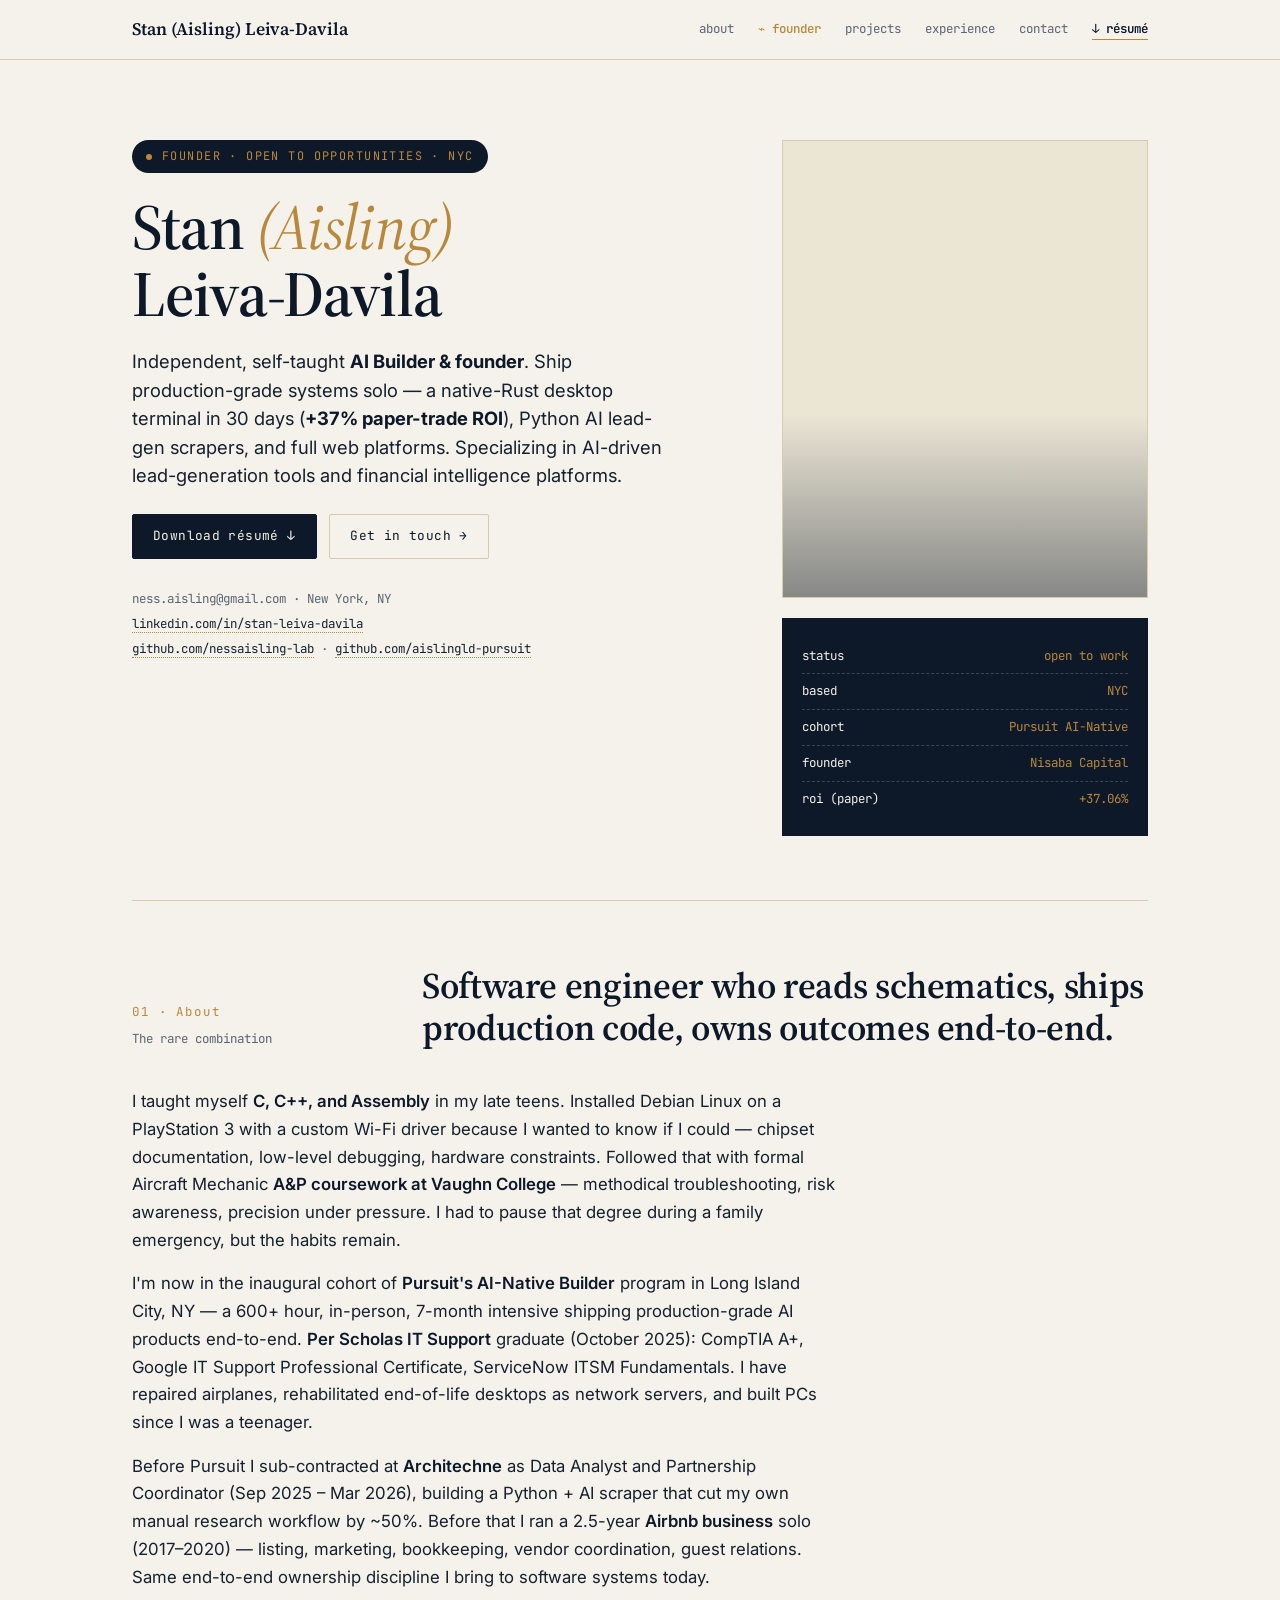
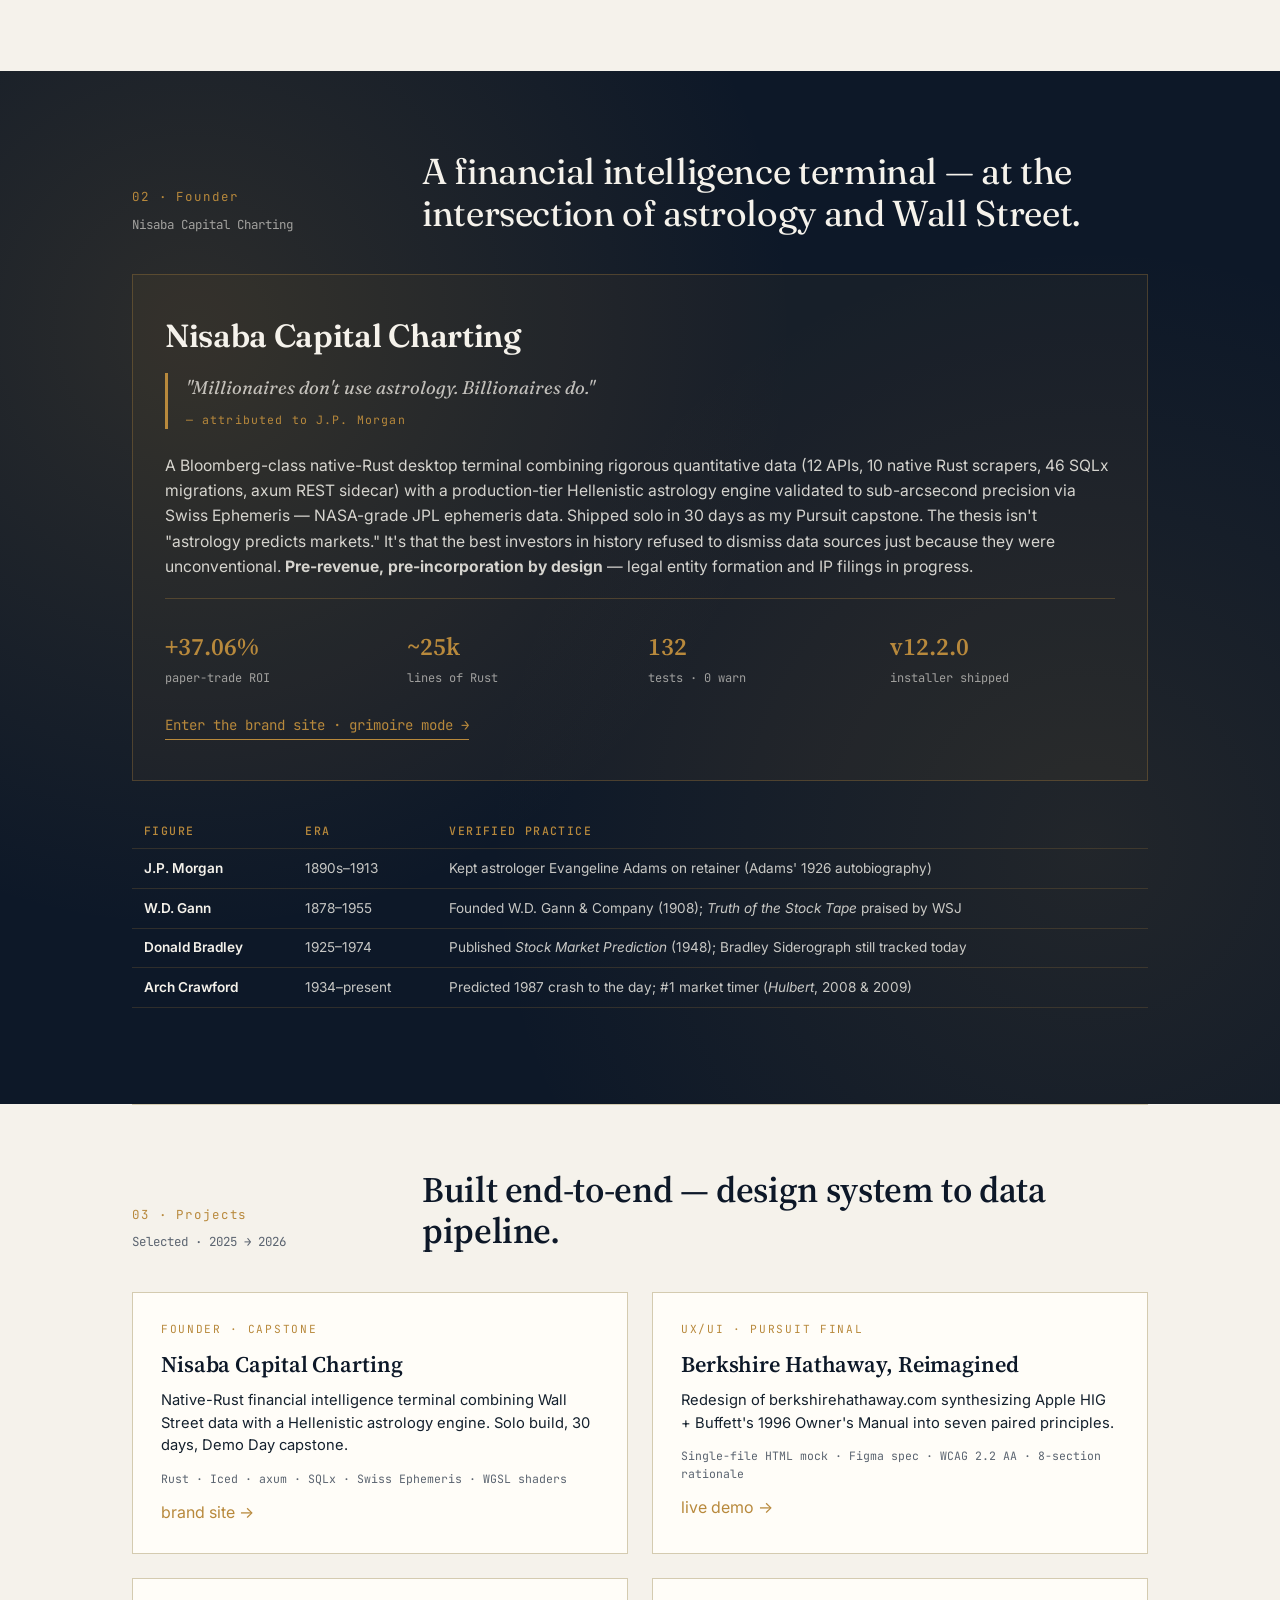
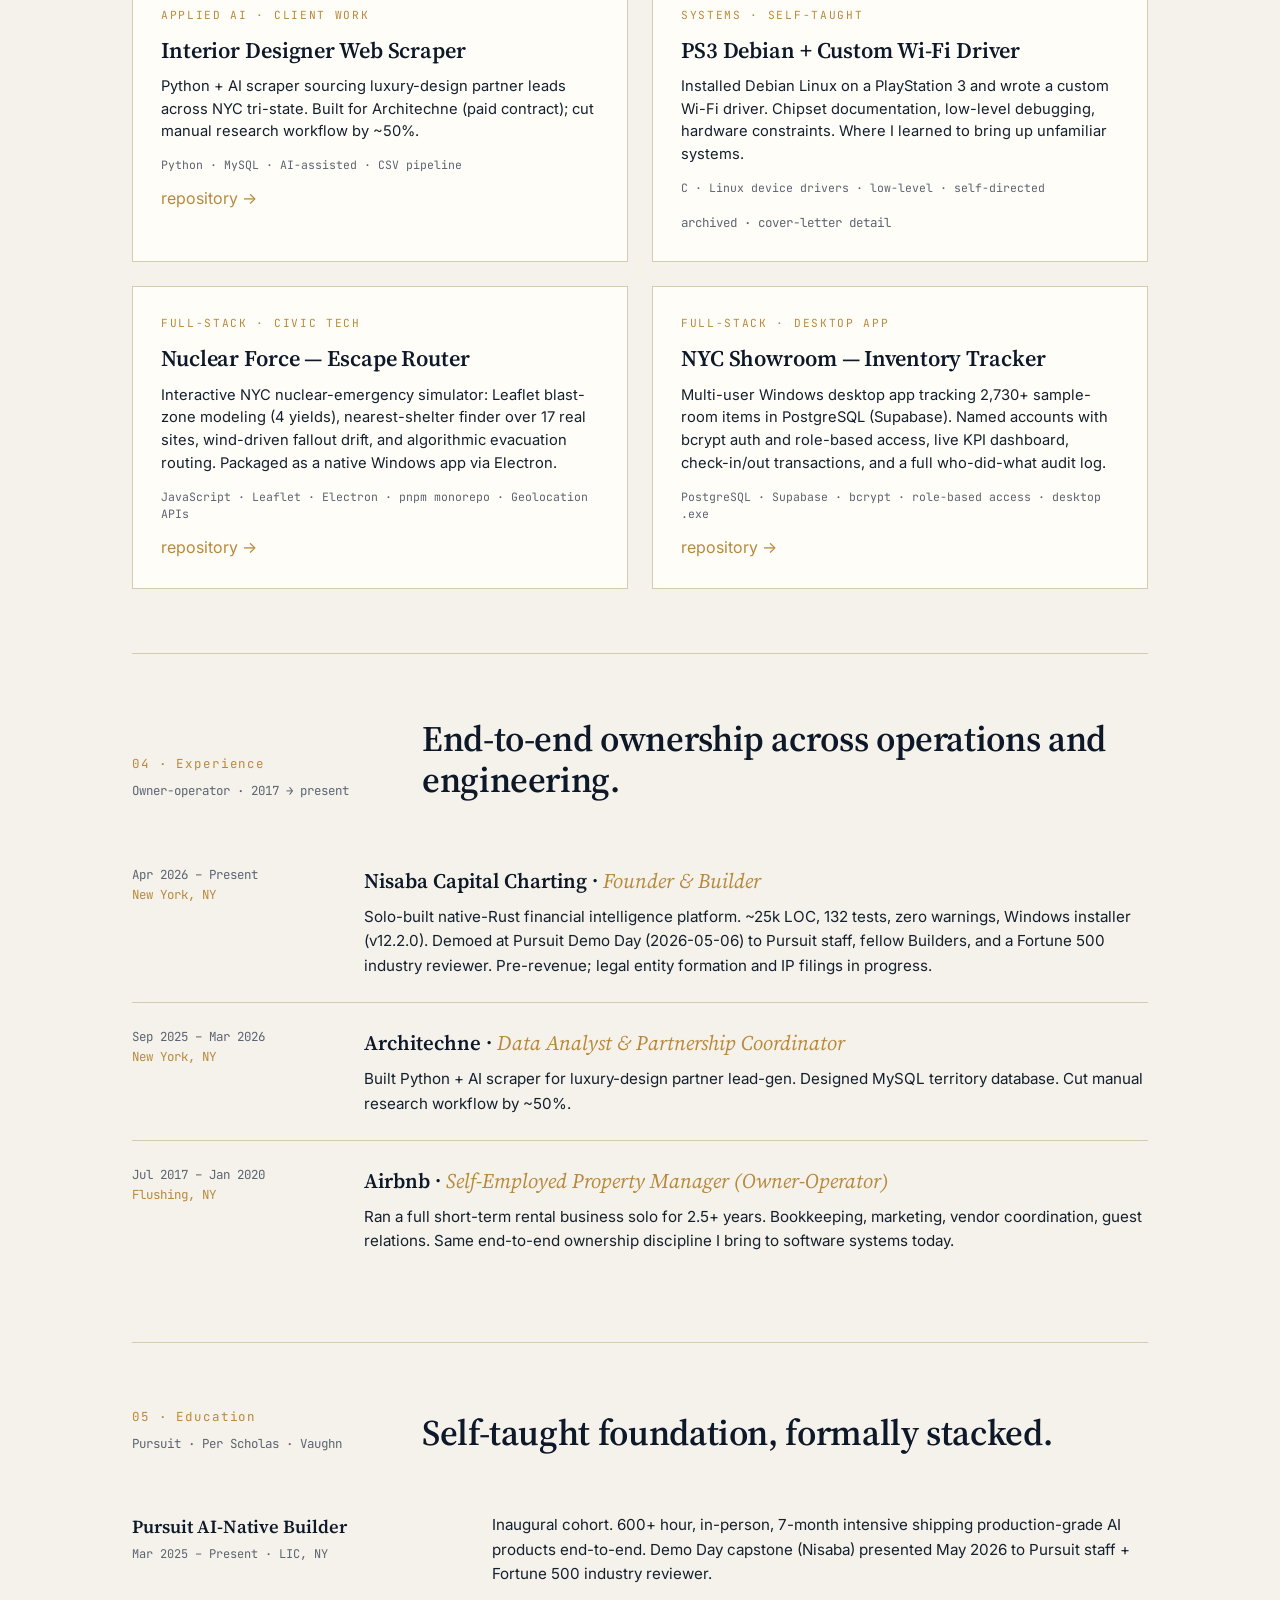
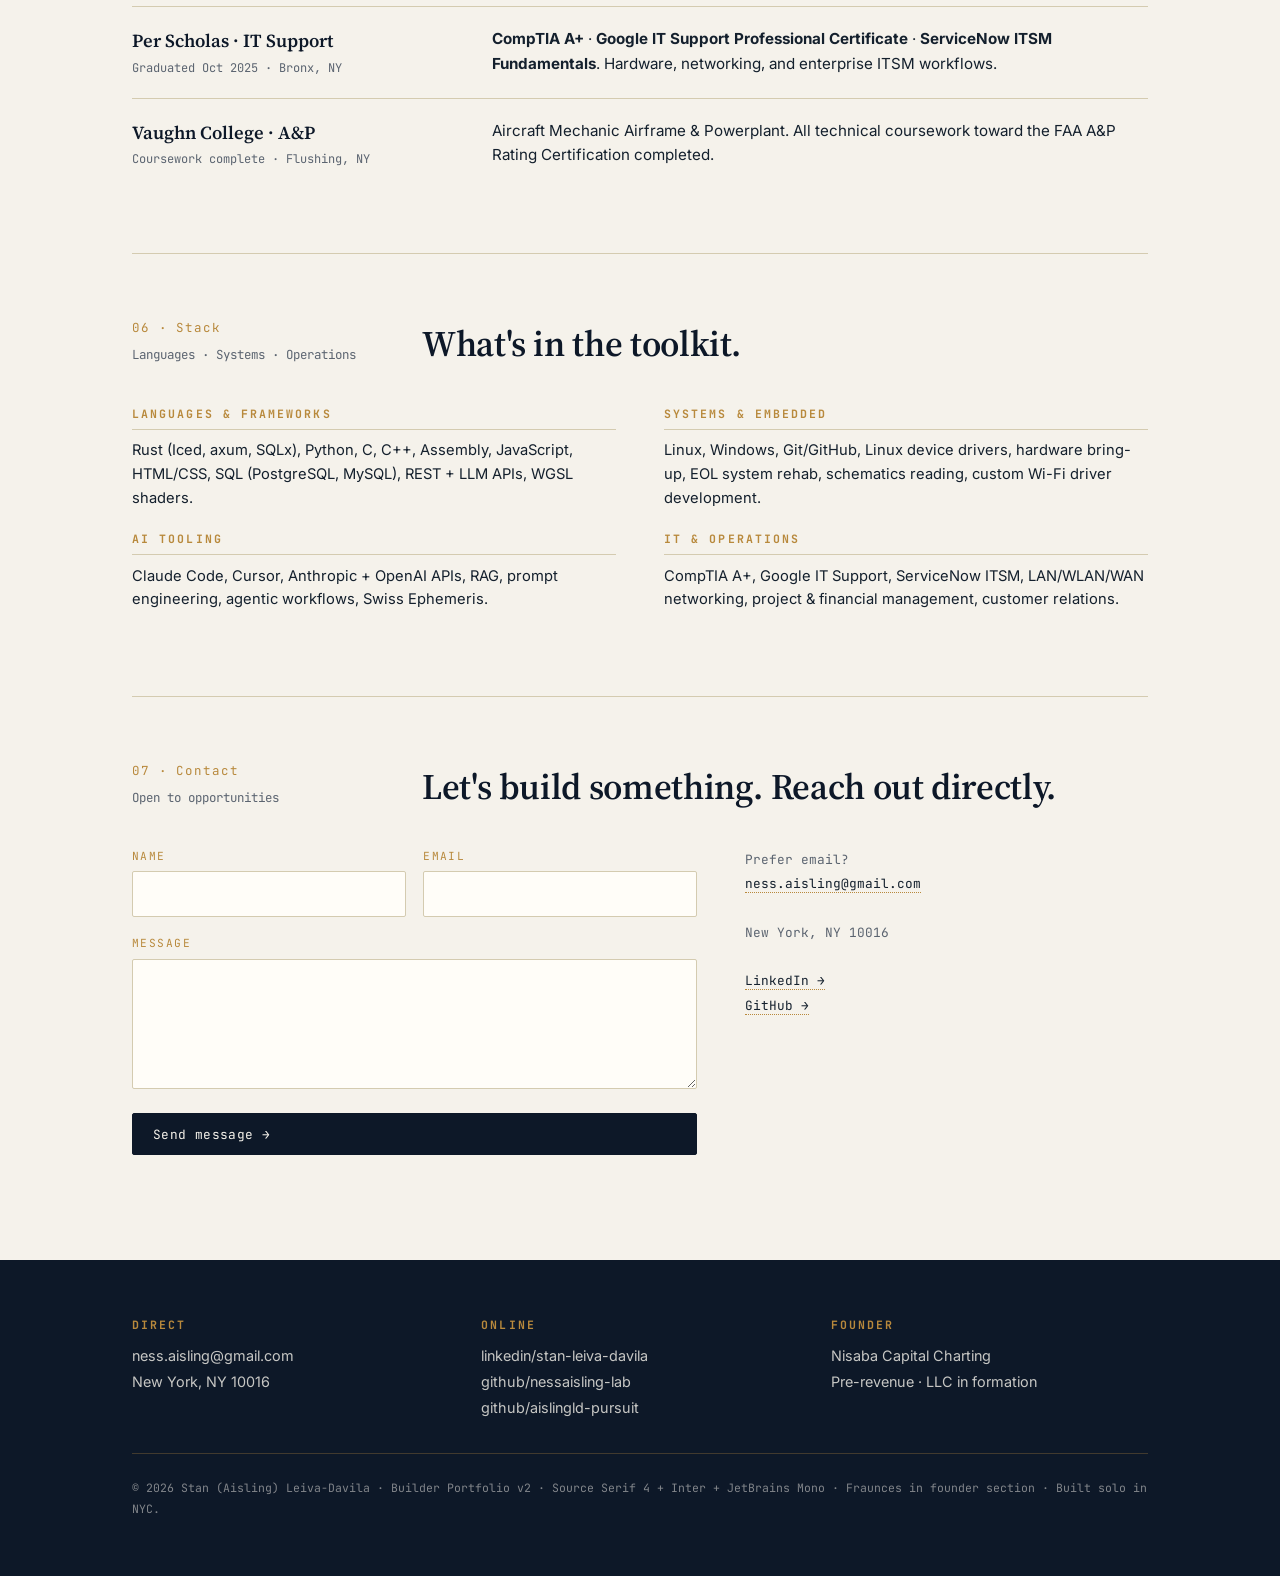
==== index.html @ f2463782 "Add resume download, contact form, and two project cards - Hero + nav resume download buttons linkin" ====
<!doctype html>
<html lang="en">
<head>
<meta charset="utf-8">
<meta name="viewport" content="width=device-width,initial-scale=1">
<title>Stan (Aisling) Leiva-Davila — Founder & AI Builder</title>
<meta name="description" content="Stan (Aisling) Leiva-Davila — Founder of Nisaba Capital Charting · AI Builder · Hardware-fluent Software Engineer · NYC. Inaugural cohort of Pursuit's AI-Native Builder Program.">
<meta property="og:title" content="Stan (Aisling) Leiva-Davila — Founder & AI Builder">
<meta property="og:description" content="Native-Rust financial intelligence terminal · +37% paper-trade ROI · built solo in 30 days. NYC.">
<meta property="og:type" content="website">
<link rel="preconnect" href="https://fonts.googleapis.com">
<link rel="preconnect" href="https://fonts.gstatic.com" crossorigin>
<link href="https://fonts.googleapis.com/css2?family=Fraunces:opsz,wght@9..144,400;9..144,600&family=Source+Serif+4:opsz,wght@8..60,400;8..60,600&family=Inter:wght@400;500;600;700&family=JetBrains+Mono:wght@400;500&display=swap" rel="stylesheet">
<style>
  :root {
    --paper: #f5f2eb;
    --paper-soft: #ebe5d4;
    --navy: #0d1828;
    --brass: #b8893c;
    --ink: #14202d;
    --quiet: #5b6470;
    --rule: #d4cbb0;
    --card: #fffdf8;
  }
  * { box-sizing: border-box; margin: 0; padding: 0; }
  html { scroll-behavior: smooth; }
  body {
    background: var(--paper);
    color: var(--ink);
    font-family: 'Inter', system-ui, sans-serif;
    font-size: 16px;
    line-height: 1.55;
    -webkit-font-smoothing: antialiased;
  }
  a { color: var(--brass); text-decoration: none; transition: color 0.15s; }
  a:hover { color: var(--navy); }
  .container { max-width: 1080px; margin: 0 auto; padding: 0 2rem; }
  img { max-width: 100%; height: auto; display: block; }

  /* Nav */
  nav.top {
    position: sticky;
    top: 0;
    background: rgba(245, 242, 235, 0.95);
    backdrop-filter: blur(8px);
    -webkit-backdrop-filter: blur(8px);
    z-index: 100;
    border-bottom: 1px solid var(--rule);
  }
  nav.top .inner {
    max-width: 1080px;
    margin: 0 auto;
    padding: 1rem 2rem;
    display: flex;
    justify-content: space-between;
    align-items: center;
  }
  nav.top .logo {
    font-family: 'Source Serif 4', Georgia, serif;
    font-size: 1.1rem;
    font-weight: 600;
    color: var(--navy);
    letter-spacing: -0.005em;
  }
  nav.top .links {
    font-family: 'JetBrains Mono', monospace;
    font-size: 0.78rem;
    display: flex;
    gap: 1.5rem;
  }
  nav.top .links a { color: var(--quiet); text-decoration: none; }
  nav.top .links a:hover { color: var(--navy); }
  nav.top .links .founder-link { color: var(--brass); font-weight: 500; }
  nav.top .links .resume-link { color: var(--navy); font-weight: 600; border-bottom: 1px solid var(--brass); padding-bottom: 1px; }
  nav.top .links .resume-link:hover { color: var(--brass); }

  /* Buttons */
  .btn-row { display: flex; gap: 0.8rem; flex-wrap: wrap; margin: 0 0 1.75rem; }
  .btn {
    font-family: 'JetBrains Mono', monospace;
    font-size: 0.8rem;
    letter-spacing: 0.03em;
    padding: 0.72rem 1.25rem;
    border-radius: 2px;
    display: inline-flex;
    align-items: center;
    gap: 0.5rem;
    transition: background 0.15s, color 0.15s, border-color 0.15s, transform 0.15s;
    cursor: pointer;
  }
  .btn-primary { background: var(--navy); color: var(--paper); border: 1px solid var(--navy); }
  .btn-primary:hover { background: var(--brass); border-color: var(--brass); color: var(--navy); transform: translateY(-1px); }
  .btn-ghost { background: transparent; color: var(--navy); border: 1px solid var(--rule); }
  .btn-ghost:hover { border-color: var(--brass); color: var(--brass); transform: translateY(-1px); }

  /* Contact form */
  .contact-form { display: grid; gap: 1.1rem; max-width: 42rem; }
  .contact-form .field2 { display: grid; grid-template-columns: 1fr 1fr; gap: 1.1rem; }
  .contact-form label {
    font-family: 'JetBrains Mono', monospace;
    font-size: 0.7rem;
    letter-spacing: 0.13em;
    text-transform: uppercase;
    color: var(--brass);
    display: block;
    margin-bottom: 0.4rem;
  }
  .contact-form input, .contact-form textarea {
    width: 100%;
    padding: 0.78rem 0.95rem;
    background: var(--card);
    border: 1px solid var(--rule);
    font-family: 'Inter', sans-serif;
    font-size: 0.95rem;
    color: var(--ink);
    border-radius: 2px;
    transition: border-color 0.15s;
  }
  .contact-form input:focus, .contact-form textarea:focus { outline: none; border-color: var(--brass); }
  .contact-form textarea { resize: vertical; min-height: 130px; line-height: 1.55; }
  .contact-form .form-status {
    font-family: 'JetBrains Mono', monospace;
    font-size: 0.8rem;
    margin-top: 0.25rem;
    min-height: 1.2rem;
  }
  .contact-form .form-status.ok { color: #2f7d4f; }
  .contact-form .form-status.err { color: #b23b3b; }
  .contact-wrap { display: grid; grid-template-columns: 1.4fr 1fr; gap: 3rem; align-items: start; }
  .contact-aside {
    font-family: 'JetBrains Mono', monospace;
    font-size: 0.8rem;
    color: var(--quiet);
    line-height: 1.9;
  }
  .contact-aside a { color: var(--ink); border-bottom: 1px dotted var(--brass); }

  /* Hero */
  .hero { padding: 5rem 0 4rem; display: grid; grid-template-columns: 1.6fr 1fr; gap: 4rem; align-items: start; }
  .hero .label {
    font-family: 'JetBrains Mono', monospace;
    font-size: 0.72rem;
    letter-spacing: 0.2em;
    text-transform: uppercase;
    color: var(--brass);
    margin-bottom: 1.5rem;
  }
  .hero h1 {
    font-family: 'Source Serif 4', Georgia, serif;
    font-size: clamp(2.5rem, 5.5vw, 4rem);
    line-height: 1.05;
    letter-spacing: -0.02em;
    font-weight: 600;
    color: var(--navy);
    margin-bottom: 1.25rem;
  }
  .hero h1 .pref { font-style: italic; color: var(--brass); font-weight: 400; }
  .hero .lede {
    font-size: 1.15rem;
    color: var(--ink);
    line-height: 1.55;
    margin-bottom: 1.5rem;
    max-width: 34rem;
  }
  .hero .lede strong { color: var(--navy); }
  .hero .meta {
    font-family: 'JetBrains Mono', monospace;
    font-size: 0.78rem;
    color: var(--quiet);
    line-height: 2;
  }
  .hero .meta a { color: var(--ink); border-bottom: 1px dotted var(--brass); }

  /* Founder badge */
  .founder-badge {
    display: inline-flex;
    align-items: center;
    gap: 0.6rem;
    background: var(--navy);
    color: var(--brass);
    padding: 0.45rem 0.9rem;
    border-radius: 999px;
    font-family: 'JetBrains Mono', monospace;
    font-size: 0.74rem;
    letter-spacing: 0.12em;
    text-transform: uppercase;
    margin-bottom: 1.25rem;
  }
  .founder-badge .dot {
    width: 6px;
    height: 6px;
    border-radius: 50%;
    background: var(--brass);
    animation: pulse 2s ease-in-out infinite;
  }
  @keyframes pulse {
    0%, 100% { opacity: 0.4; }
    50% { opacity: 1; }
  }

  .hero-side .photo {
    width: 100%;
    aspect-ratio: 4 / 5;
    background: url('assets/portrait-placeholder.jpg') center top / cover;
    background-color: var(--paper-soft);
    border: 1px solid var(--rule);
    margin-bottom: 1.25rem;
    position: relative;
  }
  .hero-side .photo::after {
    content: "";
    position: absolute;
    inset: 0;
    background: linear-gradient(180deg, transparent 60%, rgba(13, 24, 40, 0.45) 100%);
    pointer-events: none;
  }
  .hero-side .quickstats {
    background: var(--navy);
    color: var(--paper);
    padding: 1.25rem;
    font-family: 'JetBrains Mono', monospace;
    font-size: 0.78rem;
    line-height: 1.9;
  }
  .hero-side .quickstats .row {
    display: flex;
    justify-content: space-between;
    border-bottom: 1px dashed rgba(245, 242, 235, 0.2);
    padding: 0.35rem 0;
  }
  .hero-side .quickstats .row:last-child { border-bottom: none; }
  .hero-side .quickstats .v { color: var(--brass); }

  /* Section heads */
  section { padding: 4rem 0; border-top: 1px solid var(--rule); }
  .section-head {
    display: grid;
    grid-template-columns: 1fr 3fr;
    gap: 3rem;
    margin-bottom: 2.5rem;
    align-items: end;
  }
  .section-head .num {
    font-family: 'JetBrains Mono', monospace;
    font-size: 0.78rem;
    color: var(--brass);
    letter-spacing: 0.15em;
  }
  .section-head h2 {
    font-family: 'Source Serif 4', Georgia, serif;
    font-size: 2.25rem;
    font-weight: 600;
    letter-spacing: -0.01em;
    color: var(--navy);
    line-height: 1.15;
  }
  .section-head .sub {
    font-family: 'JetBrains Mono', monospace;
    font-size: 0.78rem;
    color: var(--quiet);
    margin-top: 0.5rem;
  }

  /* About block */
  .about-body { max-width: 44rem; }
  .about-body p { font-size: 1.05rem; line-height: 1.65; margin-bottom: 1rem; }
  .about-body strong { color: var(--navy); font-weight: 600; }

  /* Founder section — Nisaba grimoire palette */
  #founder {
    background: var(--navy);
    color: var(--paper);
    padding: 5rem 0 6rem;
    border-top: 0;
    position: relative;
    overflow: hidden;
  }
  #founder::before {
    content: "";
    position: absolute;
    inset: 0;
    background:
      radial-gradient(circle at 15% 25%, rgba(184, 137, 60, 0.18), transparent 45%),
      radial-gradient(circle at 85% 75%, rgba(184, 137, 60, 0.12), transparent 45%);
    pointer-events: none;
    z-index: 0;
  }
  #founder .container { position: relative; z-index: 1; }
  #founder .section-head h2 { color: var(--paper); font-family: 'Fraunces', serif; font-weight: 400; }
  #founder .section-head .num { color: var(--brass); }
  #founder .section-head .sub { color: rgba(245, 242, 235, 0.6); }

  .nisaba-card {
    background: rgba(184, 137, 60, 0.06);
    border: 1px solid rgba(184, 137, 60, 0.3);
    padding: 2.25rem 2rem 2.5rem;
    margin-top: 1.5rem;
  }
  .nisaba-card h3 {
    font-family: 'Fraunces', serif;
    font-size: 2rem;
    font-weight: 600;
    color: var(--paper);
    margin-bottom: 0.8rem;
    letter-spacing: -0.01em;
  }
  .nisaba-card .quote {
    font-family: 'Fraunces', serif;
    font-style: italic;
    font-size: 1.15rem;
    color: rgba(245, 242, 235, 0.75);
    border-left: 3px solid var(--brass);
    padding-left: 1.1rem;
    margin-bottom: 1.5rem;
  }
  .nisaba-card .quote .cite {
    display: block;
    font-family: 'JetBrains Mono', monospace;
    font-size: 0.72rem;
    color: var(--brass);
    font-style: normal;
    margin-top: 0.5rem;
    letter-spacing: 0.1em;
  }
  .nisaba-card p { color: rgba(245, 242, 235, 0.85); font-size: 0.98rem; margin-bottom: 1.2rem; line-height: 1.6; }
  .nisaba-card .stats-row {
    display: grid;
    grid-template-columns: repeat(4, 1fr);
    gap: 1rem;
    padding-top: 1.75rem;
    border-top: 1px solid rgba(184, 137, 60, 0.3);
    font-family: 'JetBrains Mono', monospace;
    font-size: 0.75rem;
    color: rgba(245, 242, 235, 0.6);
  }
  .nisaba-card .stats-row .v {
    display: block;
    color: var(--brass);
    font-size: 1.55rem;
    font-weight: 600;
    margin-bottom: 0.2rem;
    font-family: 'Source Serif 4', serif;
  }
  .nisaba-card .cta-link {
    display: inline-block;
    color: var(--brass);
    font-family: 'JetBrains Mono', monospace;
    font-size: 0.88rem;
    border-bottom: 1px solid var(--brass);
    padding-bottom: 2px;
    margin-top: 1.75rem;
  }

  /* Lineage table inside founder */
  .lineage {
    margin-top: 2rem;
    border-collapse: collapse;
    width: 100%;
    font-size: 0.85rem;
    color: rgba(245, 242, 235, 0.8);
  }
  .lineage th, .lineage td { padding: 0.55rem 0.75rem; text-align: left; border-bottom: 1px solid rgba(184, 137, 60, 0.2); }
  .lineage th { color: var(--brass); font-family: 'JetBrains Mono', monospace; font-size: 0.72rem; letter-spacing: 0.12em; text-transform: uppercase; font-weight: 500; }
  .lineage td strong { color: var(--paper); font-weight: 600; }

  /* Projects */
  .projects-grid {
    display: grid;
    grid-template-columns: repeat(2, 1fr);
    gap: 1.5rem;
  }
  .card {
    background: var(--card);
    border: 1px solid var(--rule);
    padding: 1.75rem;
    transition: transform 0.2s, box-shadow 0.2s;
  }
  .card:hover {
    transform: translateY(-2px);
    box-shadow: 0 20px 40px -25px rgba(13, 24, 40, 0.25);
  }
  .card .tag {
    font-family: 'JetBrains Mono', monospace;
    font-size: 0.7rem;
    letter-spacing: 0.15em;
    text-transform: uppercase;
    color: var(--brass);
    margin-bottom: 0.6rem;
  }
  .card h3 {
    font-family: 'Source Serif 4', Georgia, serif;
    font-size: 1.4rem;
    font-weight: 600;
    color: var(--navy);
    margin-bottom: 0.4rem;
    letter-spacing: -0.005em;
  }
  .card p { font-size: 0.92rem; color: var(--ink); margin-bottom: 0.8rem; line-height: 1.55; }
  .card .stats {
    font-family: 'JetBrains Mono', monospace;
    font-size: 0.72rem;
    color: var(--quiet);
    margin-bottom: 0.75rem;
  }

  /* Experience timeline */
  .timeline .row {
    display: grid;
    grid-template-columns: 200px 1fr;
    gap: 2rem;
    padding: 1.5rem 0;
    border-bottom: 1px solid var(--rule);
  }
  .timeline .row:last-child { border-bottom: none; }
  .timeline .when {
    font-family: 'JetBrains Mono', monospace;
    font-size: 0.78rem;
    color: var(--quiet);
    line-height: 1.6;
  }
  .timeline h4 {
    font-family: 'Source Serif 4', Georgia, serif;
    font-size: 1.3rem;
    font-weight: 600;
    color: var(--navy);
    margin-bottom: 0.25rem;
  }
  .timeline .role { font-style: italic; color: var(--brass); font-weight: 400; }
  .timeline .row p { font-size: 0.95rem; margin-top: 0.5rem; line-height: 1.6; }

  /* Skills */
  .skills-grid { display: grid; grid-template-columns: repeat(2, 1fr); gap: 1.5rem 3rem; }
  .skills-grid .col h4 {
    font-family: 'JetBrains Mono', monospace;
    font-size: 0.72rem;
    letter-spacing: 0.18em;
    text-transform: uppercase;
    color: var(--brass);
    margin-bottom: 0.6rem;
    padding-bottom: 0.4rem;
    border-bottom: 1px solid var(--rule);
  }
  .skills-grid .col p { font-size: 0.92rem; margin-bottom: 1.25rem; line-height: 1.6; }

  /* Education */
  .ed-row {
    display: grid;
    grid-template-columns: 1fr 2fr;
    gap: 2rem;
    padding: 1.25rem 0;
    border-bottom: 1px solid var(--rule);
  }
  .ed-row:last-child { border-bottom: none; }
  .ed-row .left h4 { font-family: 'Source Serif 4', serif; font-size: 1.15rem; font-weight: 600; color: var(--navy); }
  .ed-row .left .when { font-family: 'JetBrains Mono', monospace; font-size: 0.75rem; color: var(--quiet); margin-top: 0.2rem; }
  .ed-row p { font-size: 0.95rem; line-height: 1.6; }

  /* Footer */
  footer {
    background: var(--navy);
    color: rgba(245, 242, 235, 0.7);
    padding: 3.5rem 0;
  }
  footer .grid { display: grid; grid-template-columns: repeat(3, 1fr); gap: 2rem; }
  footer h5 {
    font-family: 'JetBrains Mono', monospace;
    font-size: 0.72rem;
    letter-spacing: 0.18em;
    color: var(--brass);
    margin-bottom: 0.6rem;
    text-transform: uppercase;
  }
  footer p, footer a { color: rgba(245, 242, 235, 0.8); font-size: 0.9rem; line-height: 1.8; }
  footer a:hover { color: var(--brass); }
  footer .colophon { margin-top: 2rem; padding-top: 1.5rem; border-top: 1px solid rgba(184, 137, 60, 0.3); font-family: 'JetBrains Mono', monospace; font-size: 0.72rem; color: rgba(245, 242, 235, 0.5); }

  @media (max-width: 720px) {
    .hero, .projects-grid, .section-head, .skills-grid, .ed-row, footer .grid { grid-template-columns: 1fr; gap: 2rem; }
    .contact-form .field2, .contact-wrap { grid-template-columns: 1fr; }
    .timeline .row { grid-template-columns: 1fr; }
    .nisaba-card .stats-row { grid-template-columns: repeat(2, 1fr); }
    nav.top .inner { flex-wrap: wrap; gap: 0.4rem 0.75rem; }
    nav.top .logo { font-size: 1rem; }
    nav.top .links { flex-wrap: wrap; justify-content: flex-start; gap: 0.5rem 0.9rem; font-size: 0.7rem; }
  }
</style>
</head>
<body>

<nav class="top">
  <div class="inner">
    <div class="logo">Stan (Aisling) Leiva-Davila</div>
    <div class="links">
      <a href="#about">about</a>
      <a href="#founder" class="founder-link">⌁ founder</a>
      <a href="#projects">projects</a>
      <a href="#experience">experience</a>
      <a href="#contact">contact</a>
      <a href="assets/resume.pdf" class="resume-link" target="_blank" rel="noopener" download>↓ résumé</a>
    </div>
  </div>
</nav>

<div class="container">

  <section class="hero" style="border-top:none;">
    <div>
      <span class="founder-badge"><span class="dot"></span>Founder · Open to opportunities · NYC</span>
      <h1>Stan <span class="pref">(Aisling)</span><br>Leiva-Davila</h1>
      <p class="lede">Independent, self-taught <strong>AI Builder &amp; founder</strong>. Ship production-grade systems solo &mdash; a native-Rust desktop terminal in 30 days (<strong>+37% paper-trade ROI</strong>), Python AI lead-gen scrapers, and full web platforms. Specializing in AI-driven lead-generation tools and financial intelligence platforms.</p>
      <div class="btn-row">
        <a class="btn btn-primary" href="assets/resume.pdf" target="_blank" rel="noopener" download>Download résumé ↓</a>
        <a class="btn btn-ghost" href="#contact">Get in touch →</a>
      </div>
      <p class="meta">
        ness.aisling@gmail.com &middot; New York, NY<br>
        <a href="https://www.linkedin.com/in/stan-leiva-davila/">linkedin.com/in/stan-leiva-davila</a><br>
        <a href="https://github.com/nessaisling-lab">github.com/nessaisling-lab</a> &middot; <a href="https://github.com/aislingld-pursuit">github.com/aislingld-pursuit</a>
      </p>
    </div>
    <div class="hero-side">
      <div class="photo" aria-label="Stan (Aisling) Leiva-Davila portrait"></div>
      <div class="quickstats">
        <div class="row"><span>status</span><span class="v">open to work</span></div>
        <div class="row"><span>based</span><span class="v">NYC</span></div>
        <div class="row"><span>cohort</span><span class="v">Pursuit AI-Native</span></div>
        <div class="row"><span>founder</span><span class="v">Nisaba Capital</span></div>
        <div class="row"><span>roi (paper)</span><span class="v">+37.06%</span></div>
      </div>
    </div>
  </section>

  <section id="about">
    <div class="section-head">
      <div>
        <p class="num">01 &middot; About</p>
        <p class="sub">The rare combination</p>
      </div>
      <h2>Software engineer who reads schematics, ships production code, owns outcomes end-to-end.</h2>
    </div>
    <div class="about-body">
      <p>I taught myself <strong>C, C++, and Assembly</strong> in my late teens. Installed Debian Linux on a PlayStation 3 with a custom Wi-Fi driver because I wanted to know if I could &mdash; chipset documentation, low-level debugging, hardware constraints. Followed that with formal Aircraft Mechanic <strong>A&amp;P coursework at Vaughn College</strong> &mdash; methodical troubleshooting, risk awareness, precision under pressure. I had to pause that degree during a family emergency, but the habits remain.</p>
      <p>I'm now in the inaugural cohort of <strong>Pursuit's AI-Native Builder</strong> program in Long Island City, NY &mdash; a 600+ hour, in-person, 7-month intensive shipping production-grade AI products end-to-end. <strong>Per Scholas IT Support</strong> graduate (October 2025): CompTIA A+, Google IT Support Professional Certificate, ServiceNow ITSM Fundamentals. I have repaired airplanes, rehabilitated end-of-life desktops as network servers, and built PCs since I was a teenager.</p>
      <p>Before Pursuit I sub-contracted at <strong>Architechne</strong> as Data Analyst and Partnership Coordinator (Sep 2025 &ndash; Mar 2026), building a Python + AI scraper that cut my own manual research workflow by ~50%. Before that I ran a 2.5-year <strong>Airbnb business</strong> solo (2017&ndash;2020) &mdash; listing, marketing, bookkeeping, vendor coordination, guest relations. Same end-to-end ownership discipline I bring to software systems today.</p>
    </div>
  </section>

</div>

<section id="founder">
  <div class="container">
    <div class="section-head">
      <div>
        <p class="num">02 &middot; Founder</p>
        <p class="sub">Nisaba Capital Charting</p>
      </div>
      <h2>A financial intelligence terminal &mdash; at the intersection of astrology and Wall Street.</h2>
    </div>
    <div class="nisaba-card">
      <h3>Nisaba Capital Charting</h3>
      <p class="quote">
        "Millionaires don't use astrology. Billionaires do."
        <span class="cite">&mdash; attributed to J.P. Morgan</span>
      </p>
      <p>A Bloomberg-class native-Rust desktop terminal combining rigorous quantitative data (12 APIs, 10 native Rust scrapers, 46 SQLx migrations, axum REST sidecar) with a production-tier Hellenistic astrology engine validated to sub-arcsecond precision via Swiss Ephemeris &mdash; NASA-grade JPL ephemeris data. Shipped solo in 30 days as my Pursuit capstone. The thesis isn't "astrology predicts markets." It's that the best investors in history refused to dismiss data sources just because they were unconventional. <strong>Pre-revenue, pre-incorporation by design</strong> &mdash; legal entity formation and IP filings in progress.</p>
      <div class="stats-row">
        <div><span class="v">+37.06%</span>paper-trade ROI</div>
        <div><span class="v">~25k</span>lines of Rust</div>
        <div><span class="v">132</span>tests &middot; 0 warn</div>
        <div><span class="v">v12.2.0</span>installer shipped</div>
      </div>
      <a class="cta-link" href="https://nessaisling-lab.github.io/nisaba-site/" target="_blank" rel="noopener">Enter the brand site &middot; grimoire mode &rarr;</a>
    </div>

    <table class="lineage">
      <thead>
        <tr><th>Figure</th><th>Era</th><th>Verified Practice</th></tr>
      </thead>
      <tbody>
        <tr><td><strong>J.P. Morgan</strong></td><td>1890s&ndash;1913</td><td>Kept astrologer Evangeline Adams on retainer (Adams' 1926 autobiography)</td></tr>
        <tr><td><strong>W.D. Gann</strong></td><td>1878&ndash;1955</td><td>Founded W.D. Gann &amp; Company (1908); <em>Truth of the Stock Tape</em> praised by WSJ</td></tr>
        <tr><td><strong>Donald Bradley</strong></td><td>1925&ndash;1974</td><td>Published <em>Stock Market Prediction</em> (1948); Bradley Siderograph still tracked today</td></tr>
        <tr><td><strong>Arch Crawford</strong></td><td>1934&ndash;present</td><td>Predicted 1987 crash to the day; #1 market timer (<em>Hulbert</em>, 2008 &amp; 2009)</td></tr>
      </tbody>
    </table>

  </div>
</section>

<div class="container">

  <section id="projects">
    <div class="section-head">
      <div>
        <p class="num">03 &middot; Projects</p>
        <p class="sub">Selected &middot; 2025 &rarr; 2026</p>
      </div>
      <h2>Built end-to-end &mdash; design system to data pipeline.</h2>
    </div>
    <div class="projects-grid">

      <div class="card">
        <p class="tag">Founder &middot; Capstone</p>
        <h3>Nisaba Capital Charting</h3>
        <p>Native-Rust financial intelligence terminal combining Wall Street data with a Hellenistic astrology engine. Solo build, 30 days, Demo Day capstone.</p>
        <p class="stats">Rust &middot; Iced &middot; axum &middot; SQLx &middot; Swiss Ephemeris &middot; WGSL shaders</p>
        <a href="https://nessaisling-lab.github.io/nisaba-site/" target="_blank">brand site &rarr;</a>
      </div>

      <div class="card">
        <p class="tag">UX/UI &middot; Pursuit Final</p>
        <h3>Berkshire Hathaway, Reimagined</h3>
        <p>Redesign of berkshirehathaway.com synthesizing Apple HIG + Buffett's 1996 Owner's Manual into seven paired principles.</p>
        <p class="stats">Single-file HTML mock &middot; Figma spec &middot; WCAG 2.2 AA &middot; 8-section rationale</p>
        <a href="https://nessaisling-lab.github.io/Final-Berkshire-Hathaway-redesign/" target="_blank">live demo &rarr;</a>
      </div>

      <div class="card">
        <p class="tag">Applied AI &middot; Client work</p>
        <h3>Interior Designer Web Scraper</h3>
        <p>Python + AI scraper sourcing luxury-design partner leads across NYC tri-state. Built for Architechne (paid contract); cut manual research workflow by ~50%.</p>
        <p class="stats">Python &middot; MySQL &middot; AI-assisted &middot; CSV pipeline</p>
        <a href="https://github.com/nessaisling-lab/Interior-Designer-Web-Scrubber" target="_blank">repository &rarr;</a>
      </div>

      <div class="card">
        <p class="tag">Systems &middot; Self-taught</p>
        <h3>PS3 Debian + Custom Wi-Fi Driver</h3>
        <p>Installed Debian Linux on a PlayStation 3 and wrote a custom Wi-Fi driver. Chipset documentation, low-level debugging, hardware constraints. Where I learned to bring up unfamiliar systems.</p>
        <p class="stats">C &middot; Linux device drivers &middot; low-level &middot; self-directed</p>
        <span style="font-family:'JetBrains Mono',monospace;font-size:0.78rem;color:var(--quiet);">archived &middot; cover-letter detail</span>
      </div>

      <div class="card">
        <p class="tag">Full-stack &middot; Civic tech</p>
        <h3>Nuclear Force &mdash; Escape Router</h3>
        <p>Interactive NYC nuclear-emergency simulator: Leaflet blast-zone modeling (4 yields), nearest-shelter finder over 17 real sites, wind-driven fallout drift, and algorithmic evacuation routing. Packaged as a native Windows app via Electron.</p>
        <p class="stats">JavaScript &middot; Leaflet &middot; Electron &middot; pnpm monorepo &middot; Geolocation APIs</p>
        <a href="https://github.com/aislingld-pursuit/Nightfall-Win-x64" target="_blank" rel="noopener">repository &rarr;</a>
      </div>

      <div class="card">
        <p class="tag">Full-stack &middot; Desktop app</p>
        <h3>NYC Showroom &mdash; Inventory Tracker</h3>
        <p>Multi-user Windows desktop app tracking 2,730+ sample-room items in PostgreSQL (Supabase). Named accounts with bcrypt auth and role-based access, live KPI dashboard, check-in/out transactions, and a full who-did-what audit log.</p>
        <p class="stats">PostgreSQL &middot; Supabase &middot; bcrypt &middot; role-based access &middot; desktop .exe</p>
        <a href="https://github.com/aislingld-pursuit/Inventorix-Unified-Live-Dashboard-Part-4-of-Solutions-" target="_blank" rel="noopener">repository &rarr;</a>
      </div>

    </div>
  </section>

  <section id="experience">
    <div class="section-head">
      <div>
        <p class="num">04 &middot; Experience</p>
        <p class="sub">Owner-operator &middot; 2017 &rarr; present</p>
      </div>
      <h2>End-to-end ownership across operations and engineering.</h2>
    </div>
    <div class="timeline">

      <div class="row">
        <div class="when">
          Apr 2026 &ndash; Present<br>
          <span style="color:var(--brass);">New York, NY</span>
        </div>
        <div>
          <h4>Nisaba Capital Charting &middot; <span class="role">Founder &amp; Builder</span></h4>
          <p>Solo-built native-Rust financial intelligence platform. ~25k LOC, 132 tests, zero warnings, Windows installer (v12.2.0). Demoed at Pursuit Demo Day (2026-05-06) to Pursuit staff, fellow Builders, and a Fortune 500 industry reviewer. Pre-revenue; legal entity formation and IP filings in progress.</p>
        </div>
      </div>

      <div class="row">
        <div class="when">
          Sep 2025 &ndash; Mar 2026<br>
          <span style="color:var(--brass);">New York, NY</span>
        </div>
        <div>
          <h4>Architechne &middot; <span class="role">Data Analyst &amp; Partnership Coordinator</span></h4>
          <p>Built Python + AI scraper for luxury-design partner lead-gen. Designed MySQL territory database. Cut manual research workflow by ~50%.</p>
        </div>
      </div>

      <div class="row">
        <div class="when">
          Jul 2017 &ndash; Jan 2020<br>
          <span style="color:var(--brass);">Flushing, NY</span>
        </div>
        <div>
          <h4>Airbnb &middot; <span class="role">Self-Employed Property Manager (Owner-Operator)</span></h4>
          <p>Ran a full short-term rental business solo for 2.5+ years. Bookkeeping, marketing, vendor coordination, guest relations. Same end-to-end ownership discipline I bring to software systems today.</p>
        </div>
      </div>

    </div>
  </section>

  <section>
    <div class="section-head">
      <div>
        <p class="num">05 &middot; Education</p>
        <p class="sub">Pursuit &middot; Per Scholas &middot; Vaughn</p>
      </div>
      <h2>Self-taught foundation, formally stacked.</h2>
    </div>

    <div class="ed-row">
      <div class="left">
        <h4>Pursuit AI-Native Builder</h4>
        <div class="when">Mar 2025 &ndash; Present &middot; LIC, NY</div>
      </div>
      <p>Inaugural cohort. 600+ hour, in-person, 7-month intensive shipping production-grade AI products end-to-end. Demo Day capstone (Nisaba) presented May 2026 to Pursuit staff + Fortune 500 industry reviewer.</p>
    </div>
    <div class="ed-row">
      <div class="left">
        <h4>Per Scholas &middot; IT Support</h4>
        <div class="when">Graduated Oct 2025 &middot; Bronx, NY</div>
      </div>
      <p><strong>CompTIA A+</strong> &middot; <strong>Google IT Support Professional Certificate</strong> &middot; <strong>ServiceNow ITSM Fundamentals</strong>. Hardware, networking, and enterprise ITSM workflows.</p>
    </div>
    <div class="ed-row">
      <div class="left">
        <h4>Vaughn College &middot; A&amp;P</h4>
        <div class="when">Coursework complete &middot; Flushing, NY</div>
      </div>
      <p>Aircraft Mechanic Airframe &amp; Powerplant. All technical coursework toward the FAA A&amp;P Rating Certification completed.</p>
    </div>
  </section>

  <section>
    <div class="section-head">
      <div>
        <p class="num">06 &middot; Stack</p>
        <p class="sub">Languages &middot; Systems &middot; Operations</p>
      </div>
      <h2>What's in the toolkit.</h2>
    </div>
    <div class="skills-grid">
      <div class="col">
        <h4>Languages &amp; Frameworks</h4>
        <p>Rust (Iced, axum, SQLx), Python, C, C++, Assembly, JavaScript, HTML/CSS, SQL (PostgreSQL, MySQL), REST + LLM APIs, WGSL shaders.</p>
        <h4>AI Tooling</h4>
        <p>Claude Code, Cursor, Anthropic + OpenAI APIs, RAG, prompt engineering, agentic workflows, Swiss Ephemeris.</p>
      </div>
      <div class="col">
        <h4>Systems &amp; Embedded</h4>
        <p>Linux, Windows, Git/GitHub, Linux device drivers, hardware bring-up, EOL system rehab, schematics reading, custom Wi-Fi driver development.</p>
        <h4>IT &amp; Operations</h4>
        <p>CompTIA A+, Google IT Support, ServiceNow ITSM, LAN/WLAN/WAN networking, project &amp; financial management, customer relations.</p>
      </div>
    </div>
  </section>

  <section id="contact">
    <div class="section-head">
      <div>
        <p class="num">07 &middot; Contact</p>
        <p class="sub">Open to opportunities</p>
      </div>
      <h2>Let's build something. Reach out directly.</h2>
    </div>
    <div class="contact-wrap">
      <form class="contact-form" id="contactForm" action="https://api.web3forms.com/submit" method="POST">
        <input type="hidden" name="access_key" value="YOUR_WEB3FORMS_ACCESS_KEY">
        <input type="hidden" name="subject" value="New message from Builder Portfolio">
        <input type="hidden" name="from_name" value="Builder Portfolio">
        <input type="checkbox" name="botcheck" tabindex="-1" autocomplete="off" style="display:none">
        <div class="field2">
          <div><label for="cf-name">Name</label><input id="cf-name" type="text" name="name" autocomplete="name" required></div>
          <div><label for="cf-email">Email</label><input id="cf-email" type="email" name="email" autocomplete="email" required></div>
        </div>
        <div><label for="cf-msg">Message</label><textarea id="cf-msg" name="message" required></textarea></div>
        <button class="btn btn-primary" type="submit">Send message &rarr;</button>
        <p class="form-status" id="formStatus" role="status" aria-live="polite"></p>
      </form>
      <div class="contact-aside">
        Prefer email?<br>
        <a href="mailto:ness.aisling@gmail.com">ness.aisling@gmail.com</a><br><br>
        New York, NY 10016<br><br>
        <a href="https://www.linkedin.com/in/stan-leiva-davila/" target="_blank" rel="noopener">LinkedIn &rarr;</a><br>
        <a href="https://github.com/nessaisling-lab" target="_blank" rel="noopener">GitHub &rarr;</a>
      </div>
    </div>
  </section>

</div>

<footer id="footer">
  <div class="container">
    <div class="grid">
      <div>
        <h5>Direct</h5>
        <p>ness.aisling@gmail.com<br>New York, NY 10016</p>
      </div>
      <div>
        <h5>Online</h5>
        <p>
          <a href="https://www.linkedin.com/in/stan-leiva-davila/">linkedin/stan-leiva-davila</a><br>
          <a href="https://github.com/nessaisling-lab">github/nessaisling-lab</a><br>
          <a href="https://github.com/aislingld-pursuit">github/aislingld-pursuit</a>
        </p>
      </div>
      <div>
        <h5>Founder</h5>
        <p>
          <a href="https://nessaisling-lab.github.io/nisaba-site/">Nisaba Capital Charting</a><br>
          Pre-revenue &middot; LLC in formation
        </p>
      </div>
    </div>
    <p class="colophon">&copy; 2026 Stan (Aisling) Leiva-Davila &middot; Builder Portfolio v2 &middot; Source Serif 4 + Inter + JetBrains Mono &middot; Fraunces in founder section &middot; Built solo in NYC.</p>
  </div>
</footer>

<script>
  (function () {
    var form = document.getElementById('contactForm');
    if (!form) return;
    var status = document.getElementById('formStatus');
    form.addEventListener('submit', function (e) {
      e.preventDefault();
      var key = form.querySelector('input[name="access_key"]').value;
      if (!key || key === 'YOUR_WEB3FORMS_ACCESS_KEY') {
        status.className = 'form-status err';
        status.textContent = 'Form not configured yet — email ness.aisling@gmail.com directly.';
        return;
      }
      var btn = form.querySelector('button[type="submit"]');
      var original = btn.textContent;
      btn.disabled = true;
      btn.textContent = 'Sending…';
      status.className = 'form-status';
      status.textContent = '';
      fetch(form.action, { method: 'POST', body: new FormData(form), headers: { Accept: 'application/json' } })
        .then(function (r) { return r.json(); })
        .then(function (data) {
          if (data.success) {
            status.className = 'form-status ok';
            status.textContent = 'Thanks — message sent. I’ll get back to you soon.';
            form.reset();
          } else {
            status.className = 'form-status err';
            status.textContent = (data.message || 'Something went wrong.') + ' You can also email ness.aisling@gmail.com.';
          }
        })
        .catch(function () {
          status.className = 'form-status err';
          status.textContent = 'Network error — email ness.aisling@gmail.com instead.';
        })
        .finally(function () { btn.disabled = false; btn.textContent = original; });
    });
  })();
</script>

</body>
</html>
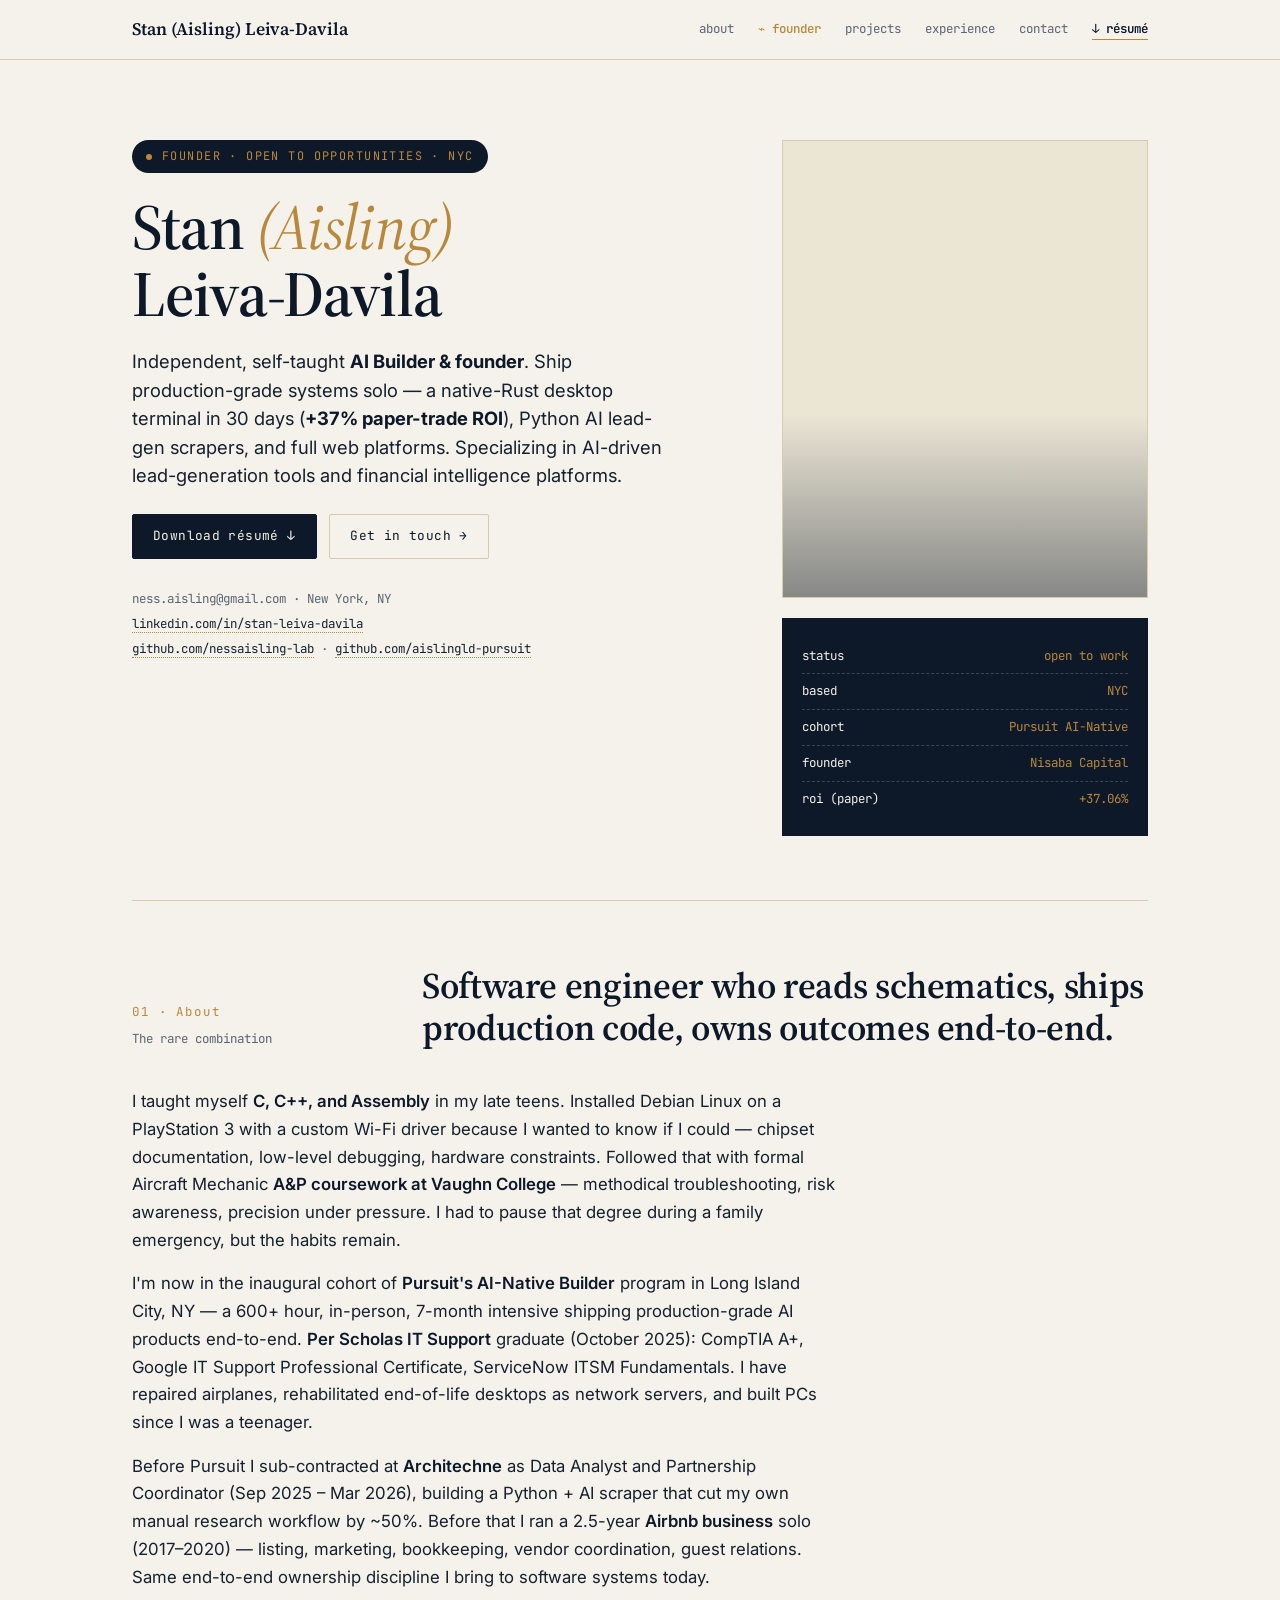
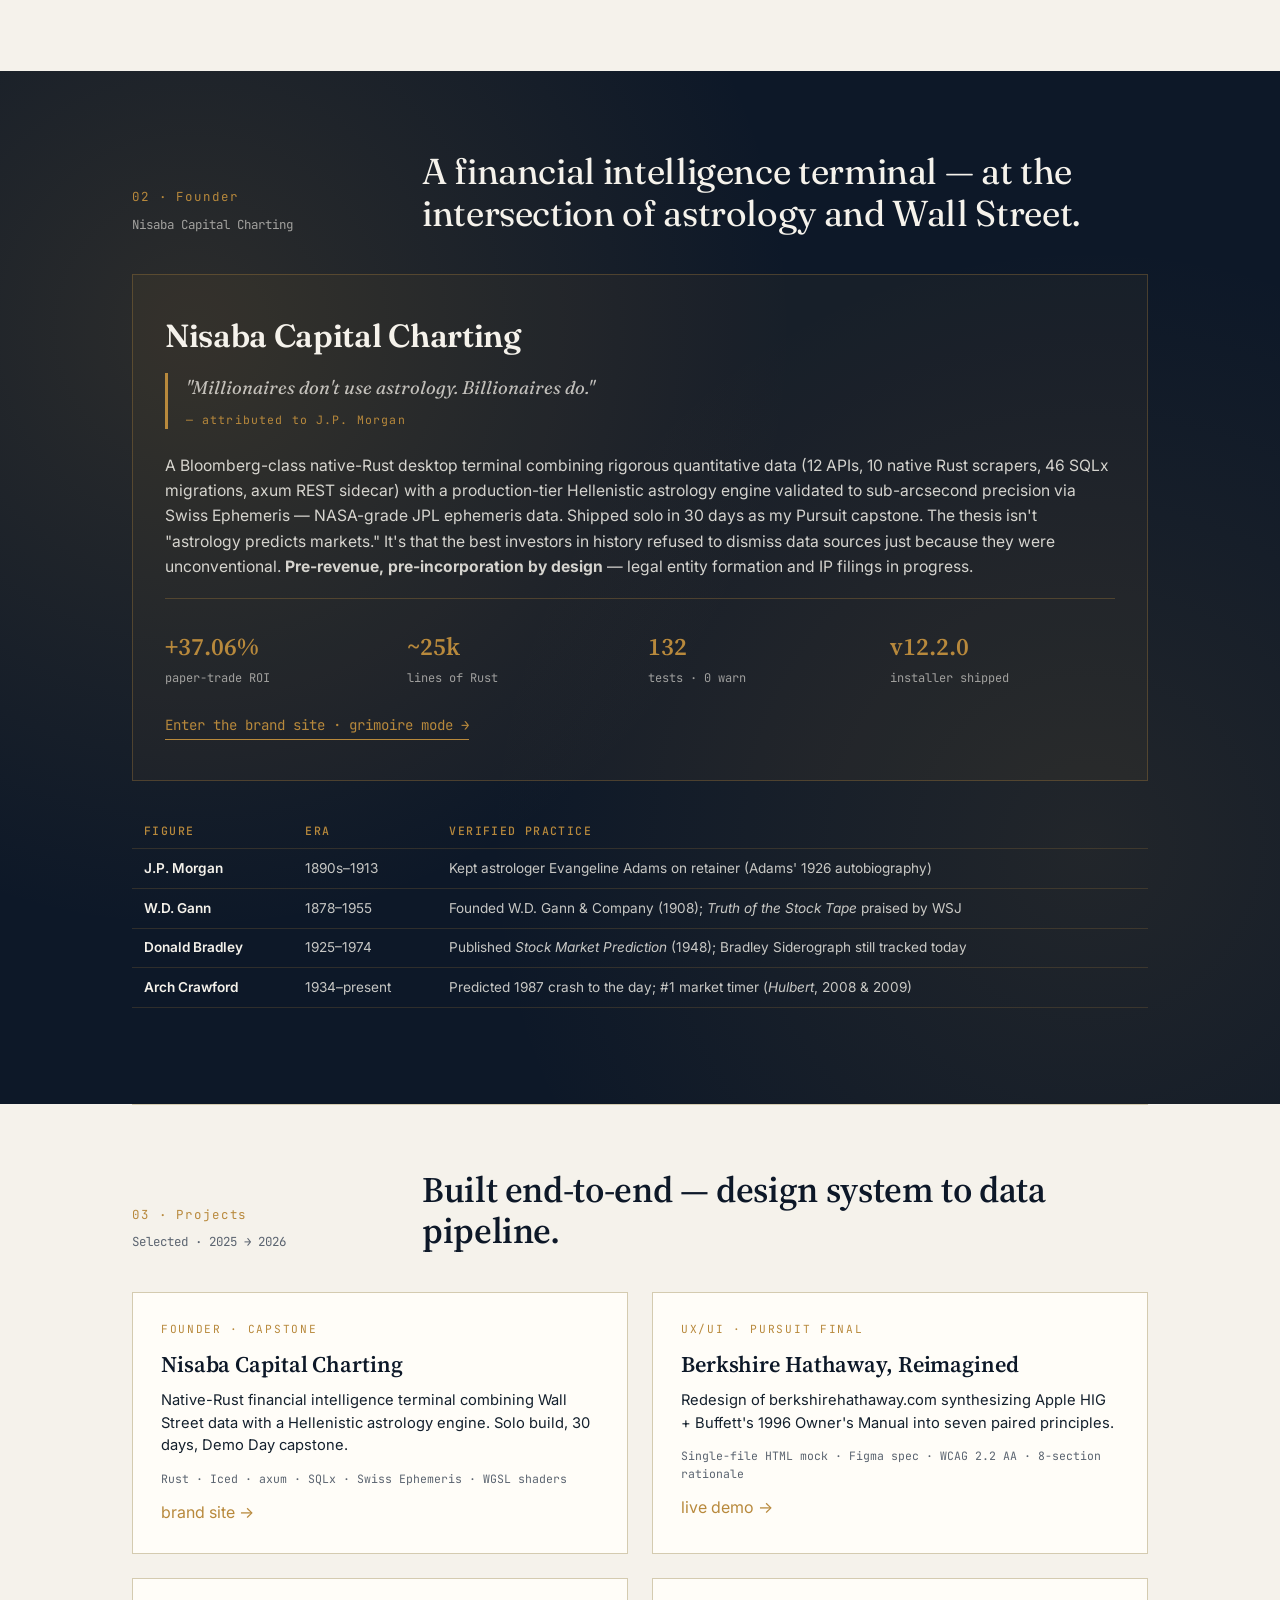
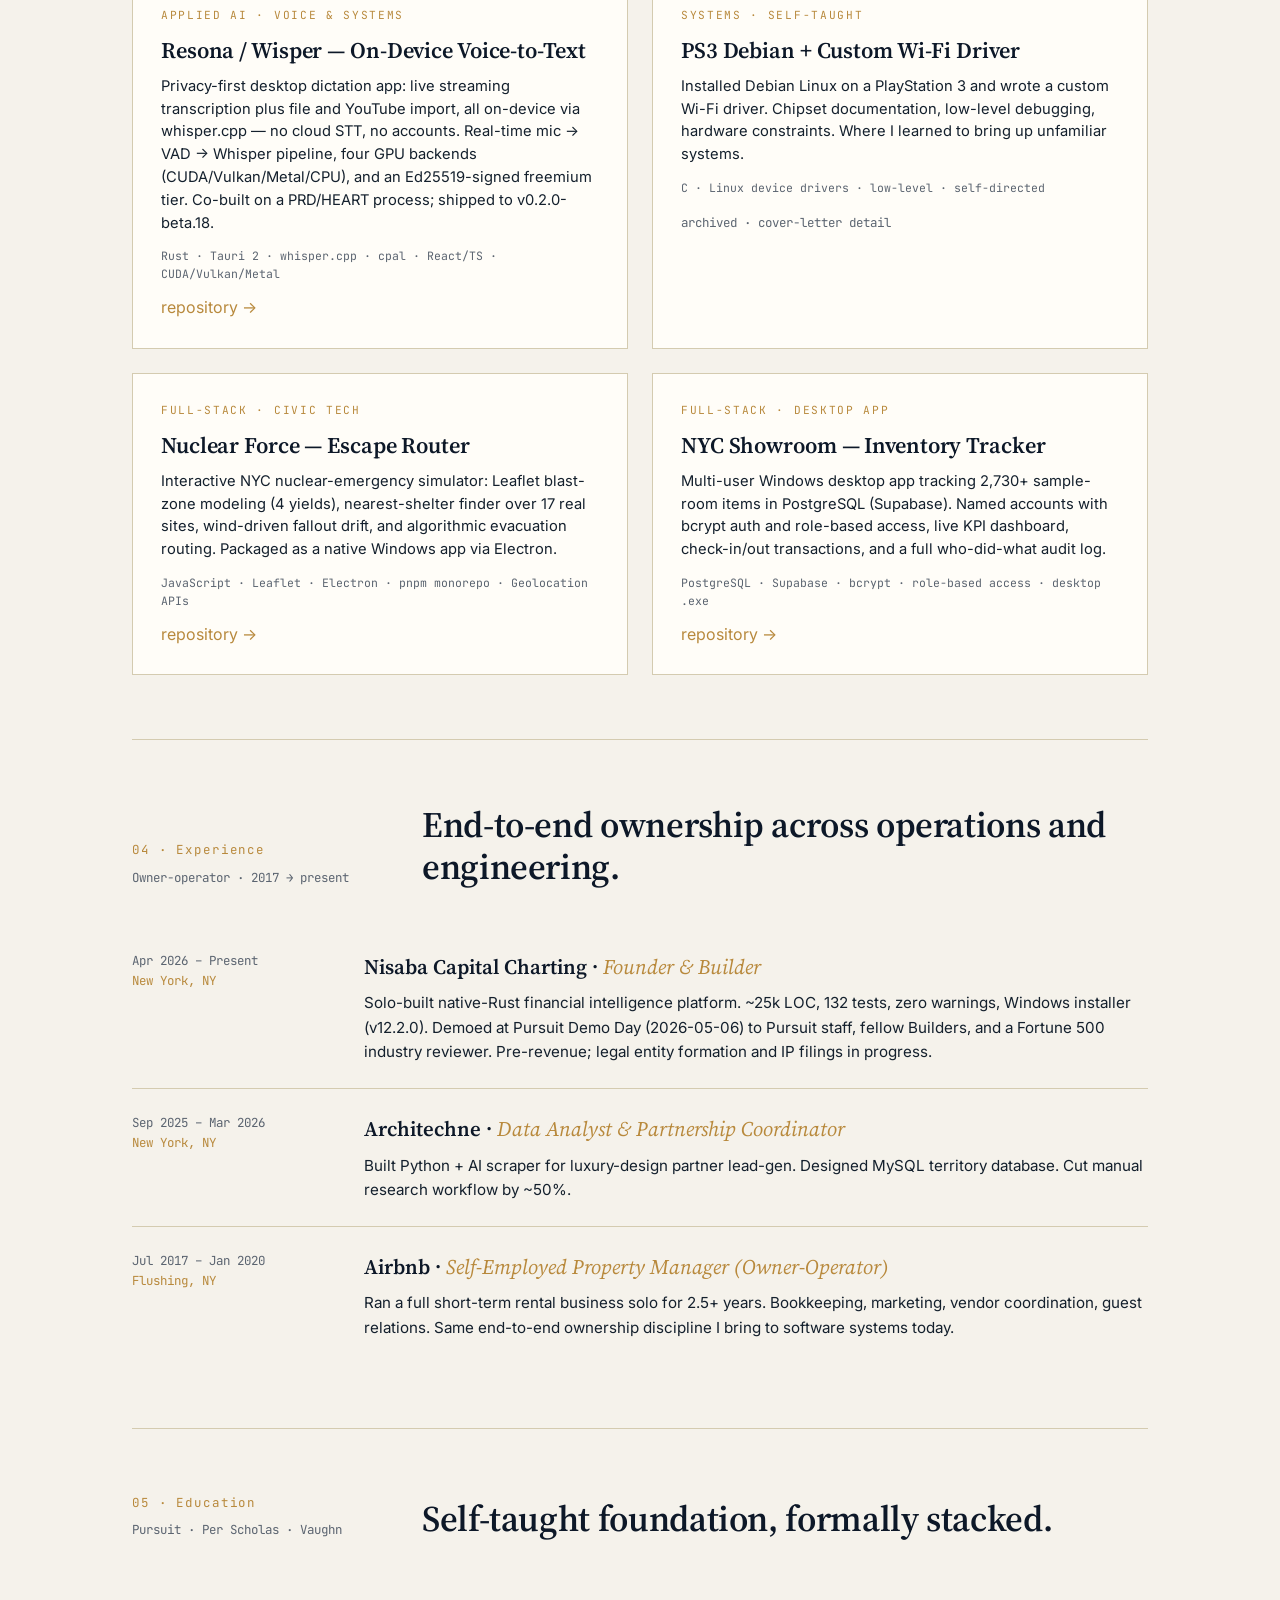
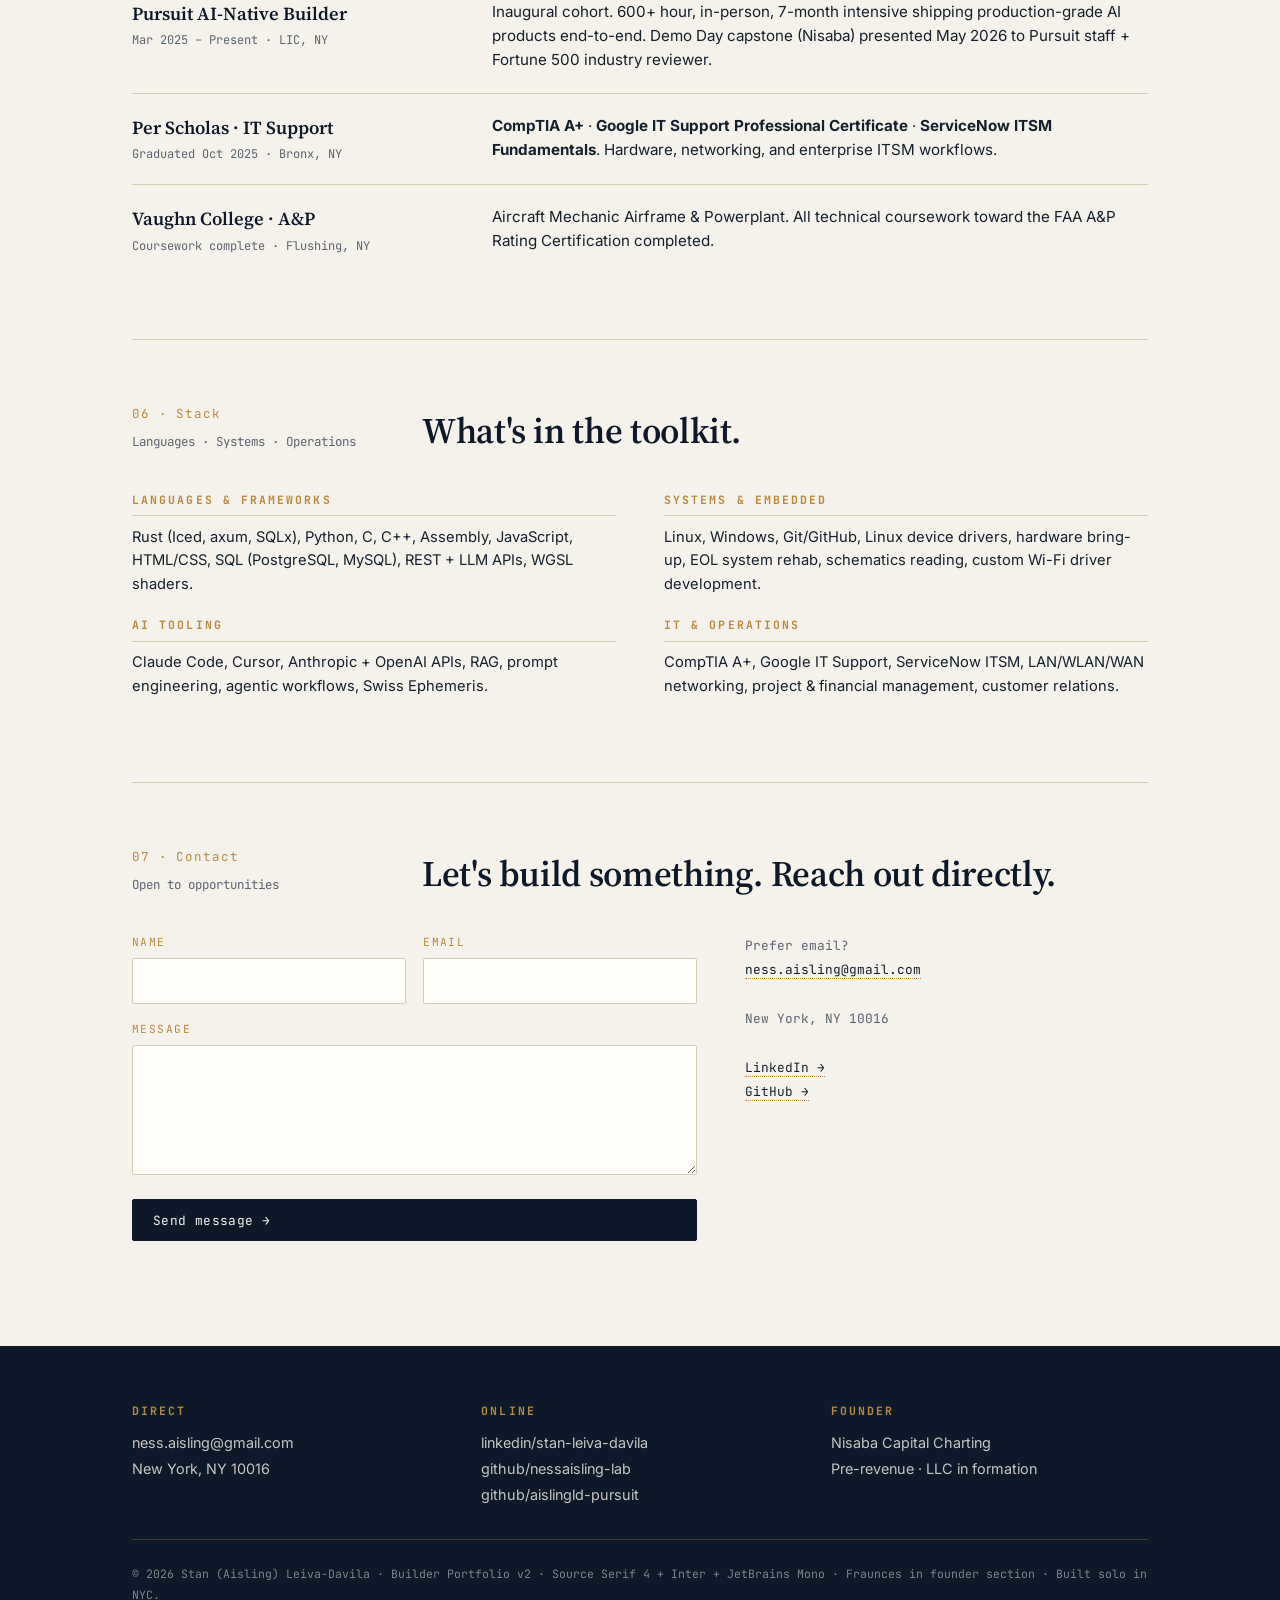
==== commit c3ee9ca6: "Replace Interior Designer card with Resona/Wisper voice-to-text Showcase the on-device dictation app" ====
--- a/index.html
+++ b/index.html
@@ -616,11 +616,11 @@
       </div>
 
       <div class="card">
-        <p class="tag">Applied AI &middot; Client work</p>
-        <h3>Interior Designer Web Scraper</h3>
-        <p>Python + AI scraper sourcing luxury-design partner leads across NYC tri-state. Built for Architechne (paid contract); cut manual research workflow by ~50%.</p>
-        <p class="stats">Python &middot; MySQL &middot; AI-assisted &middot; CSV pipeline</p>
-        <a href="https://github.com/nessaisling-lab/Interior-Designer-Web-Scrubber" target="_blank">repository &rarr;</a>
+        <p class="tag">Applied AI &middot; Voice &amp; Systems</p>
+        <h3>Resona / Wisper &mdash; On-Device Voice-to-Text</h3>
+        <p>Privacy-first desktop dictation app: live streaming transcription plus file and YouTube import, all on-device via whisper.cpp &mdash; no cloud STT, no accounts. Real-time mic &rarr; VAD &rarr; Whisper pipeline, four GPU backends (CUDA/Vulkan/Metal/CPU), and an Ed25519-signed freemium tier. Co-built on a PRD/HEART process; shipped to v0.2.0-beta.18.</p>
+        <p class="stats">Rust &middot; Tauri 2 &middot; whisper.cpp &middot; cpal &middot; React/TS &middot; CUDA/Vulkan/Metal</p>
+        <a href="https://github.com/aislingld-pursuit/L2-Clone-Prodject" target="_blank" rel="noopener">repository &rarr;</a>
       </div>
 
       <div class="card">
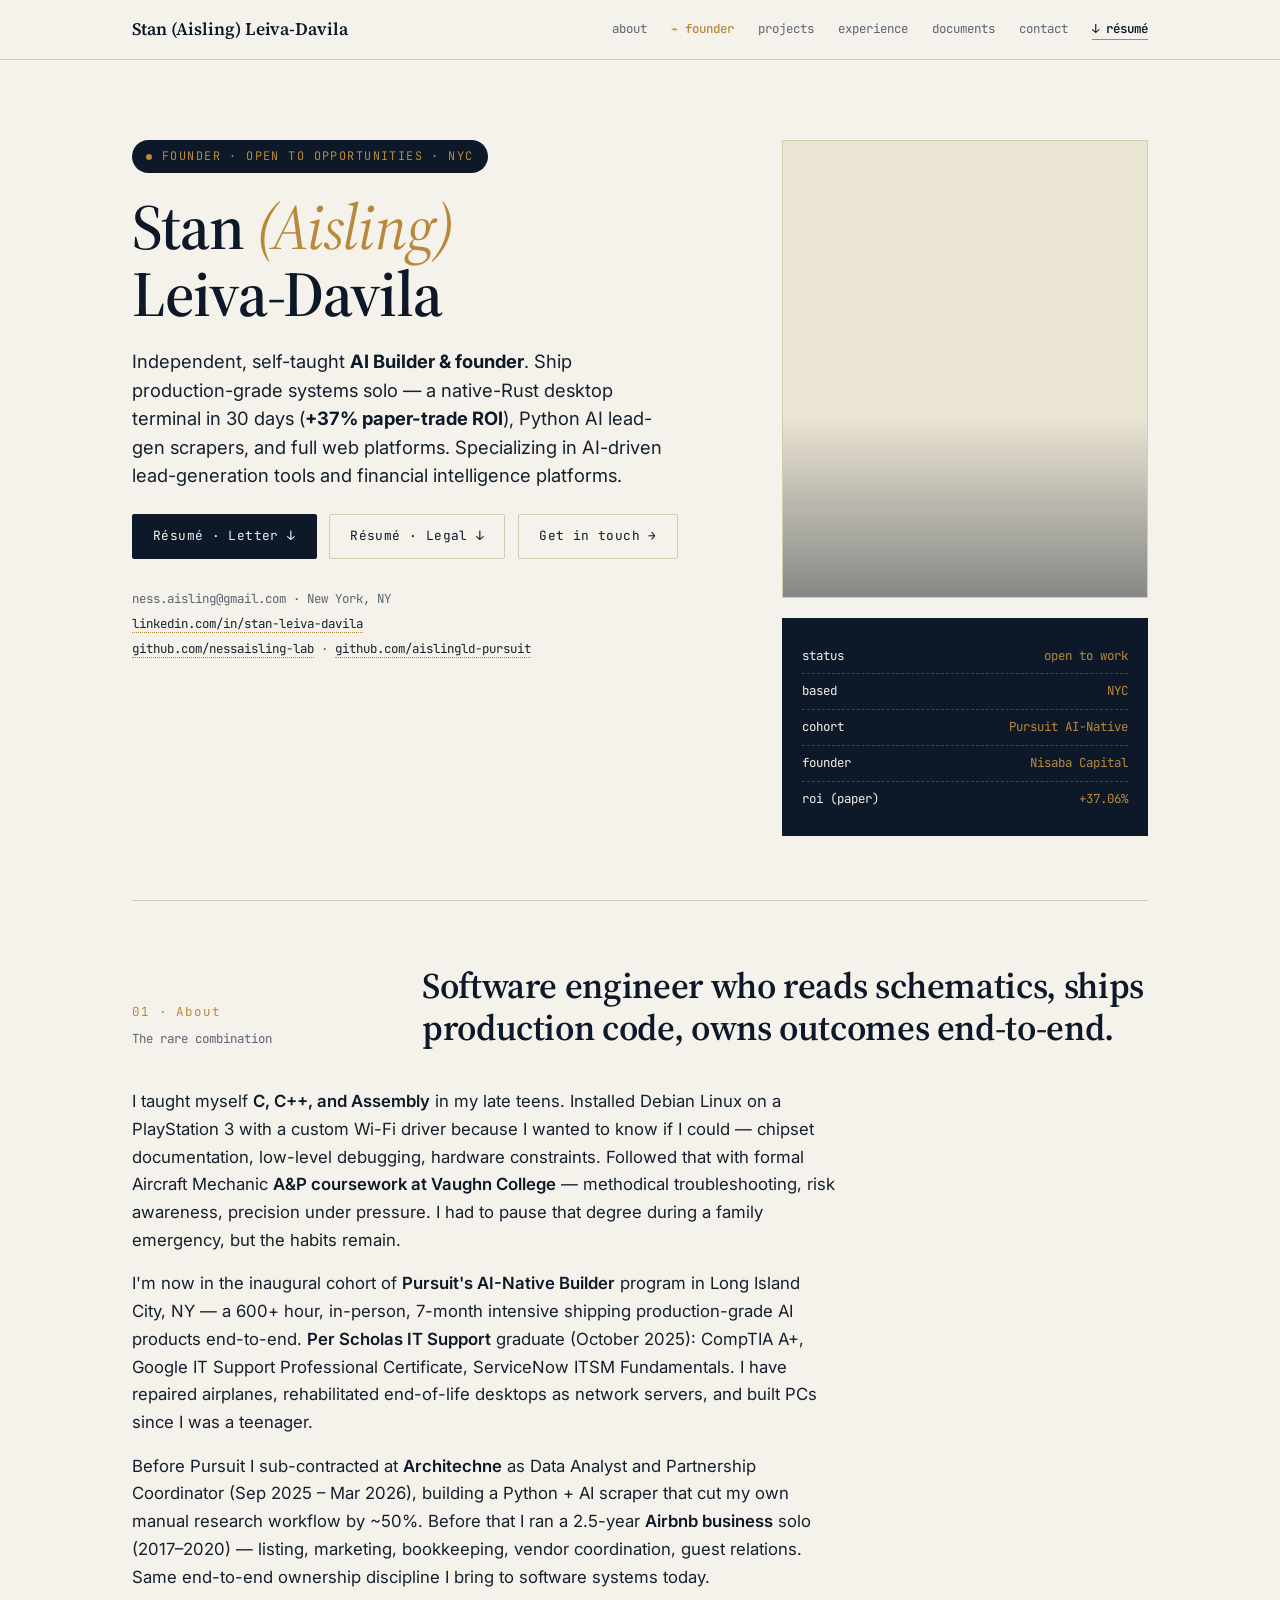
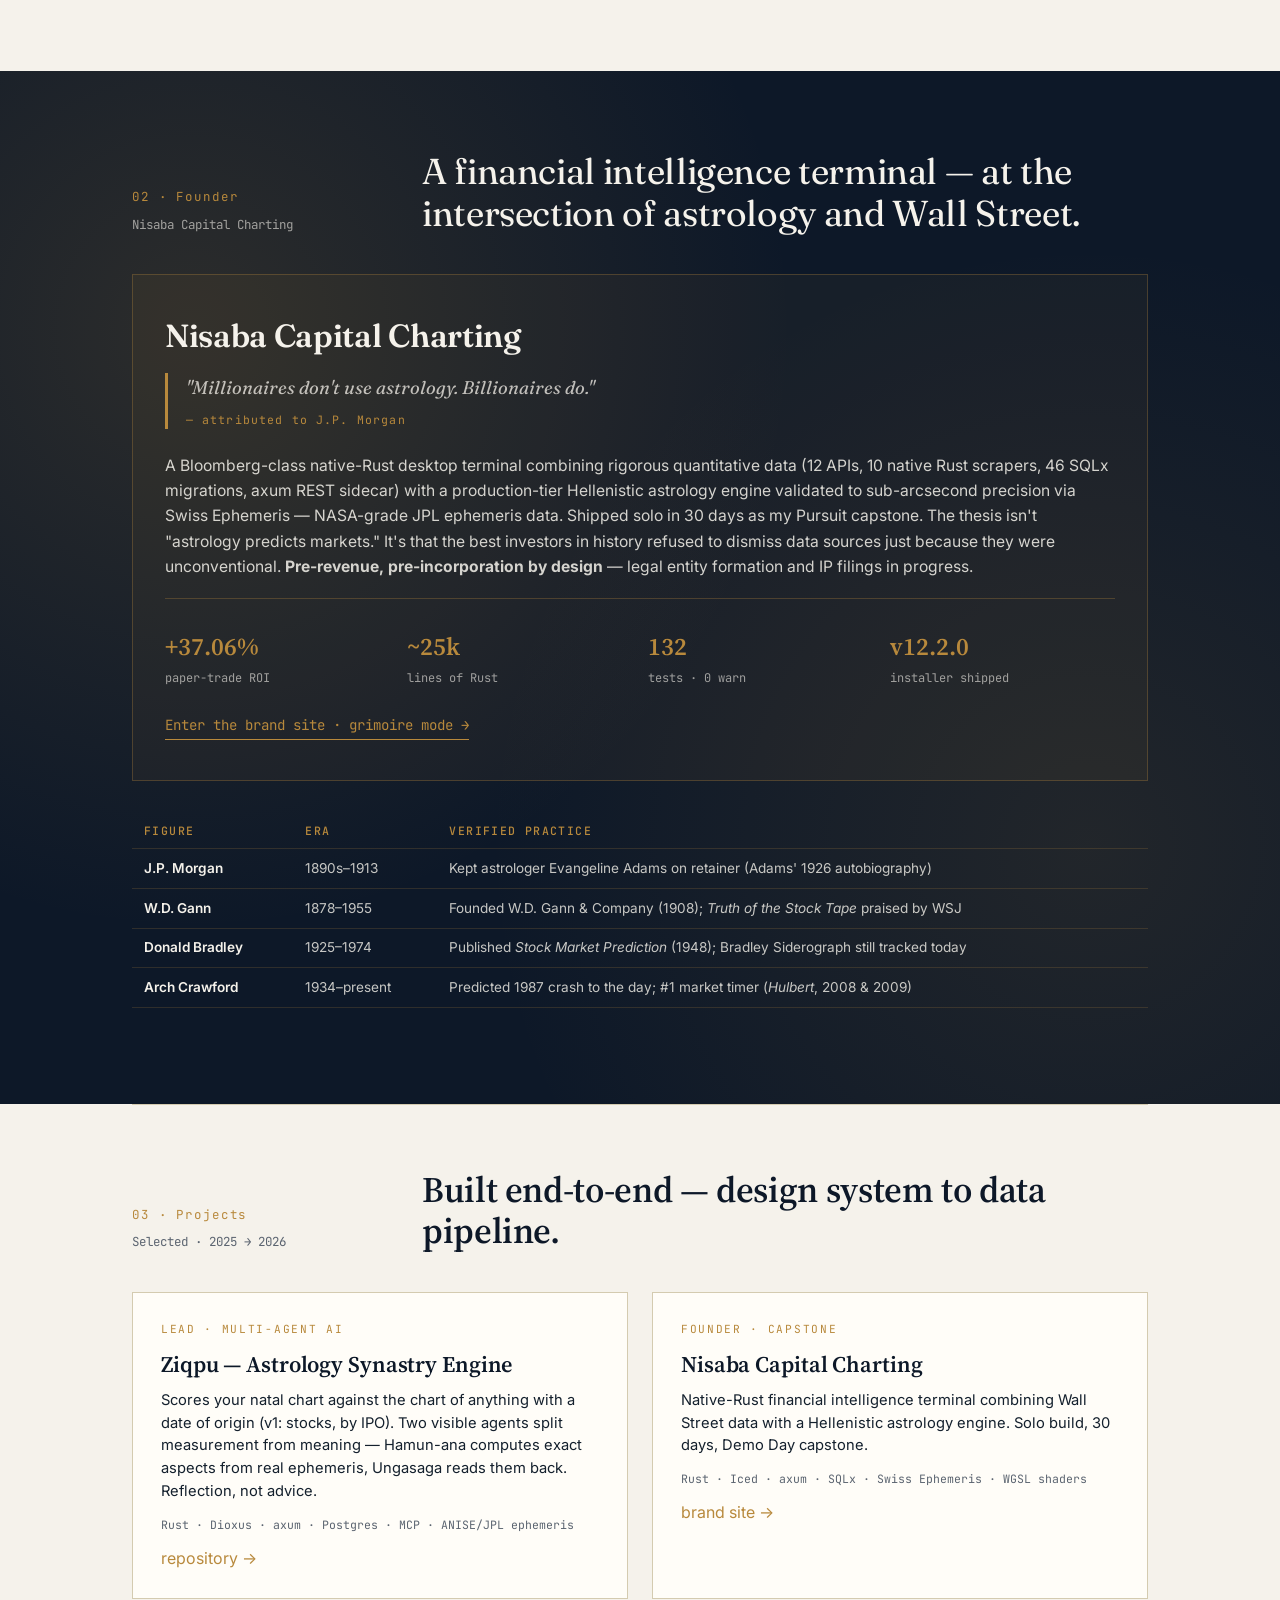
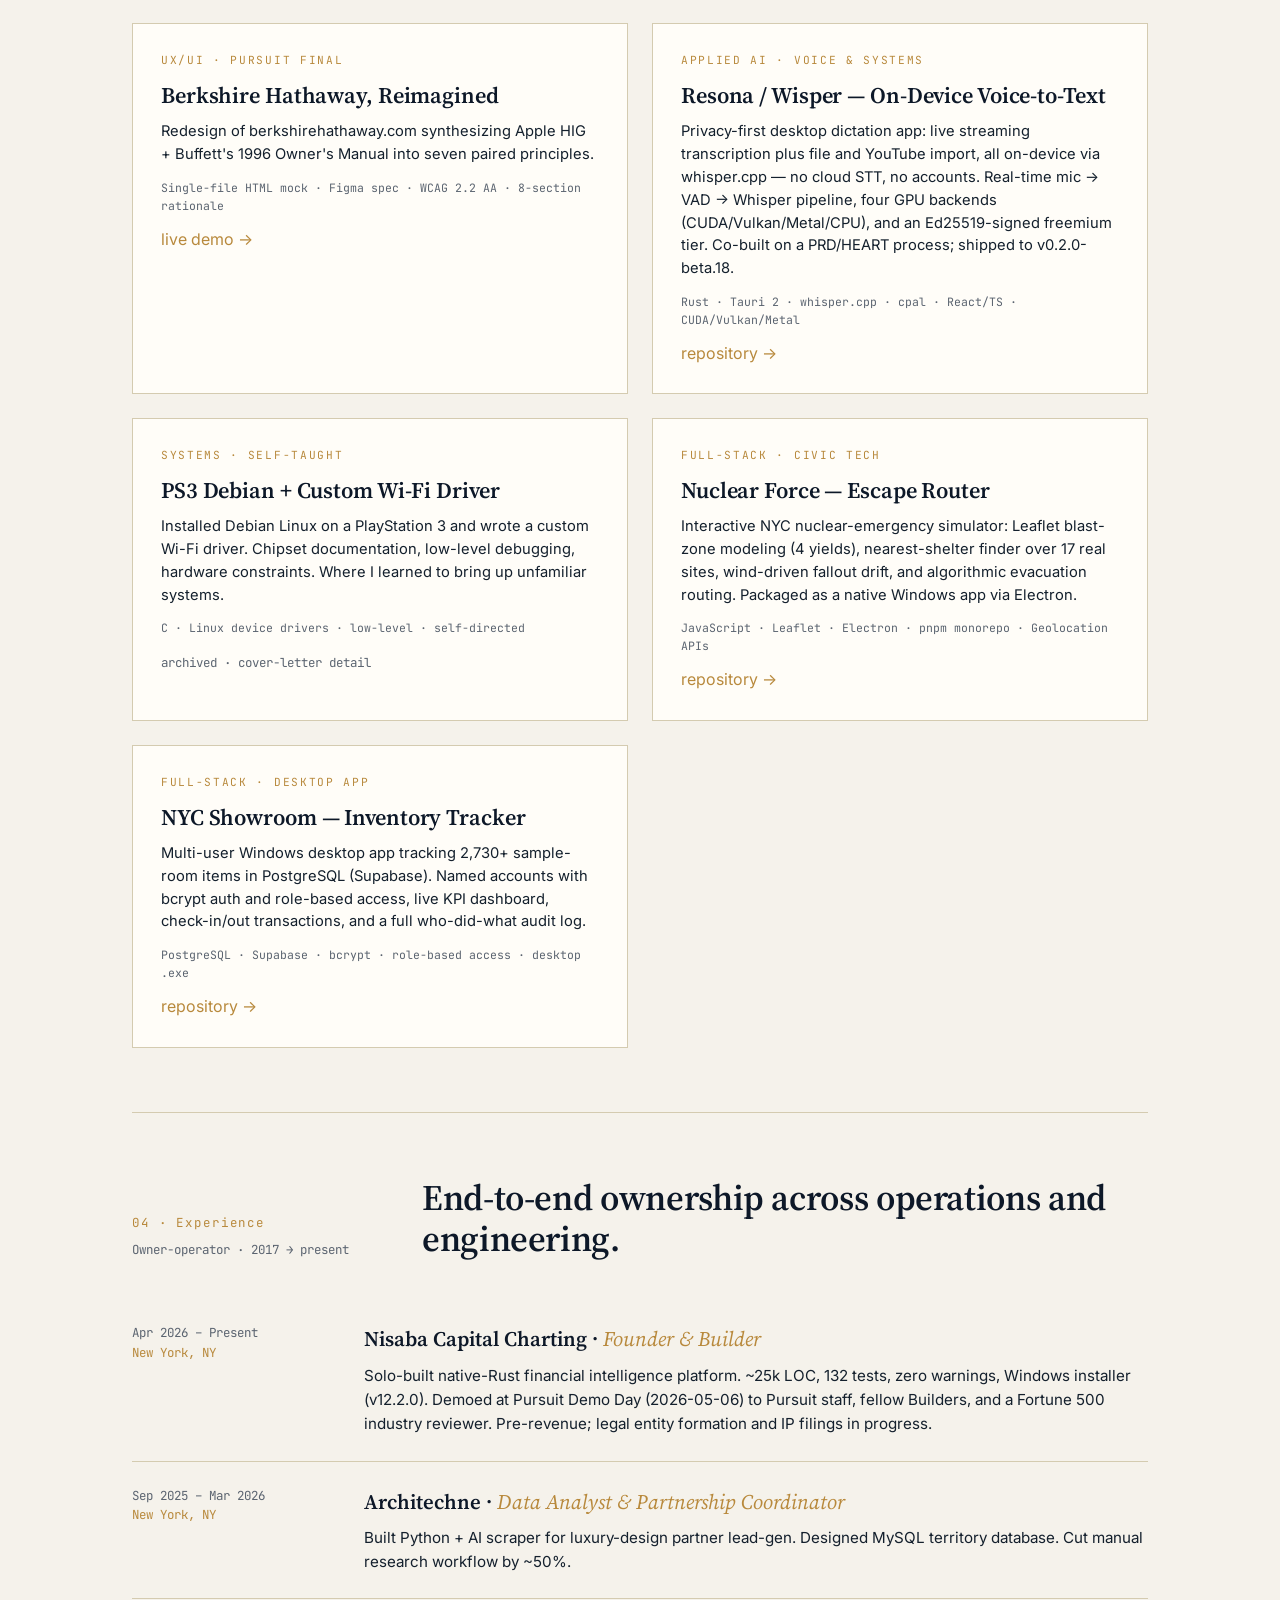
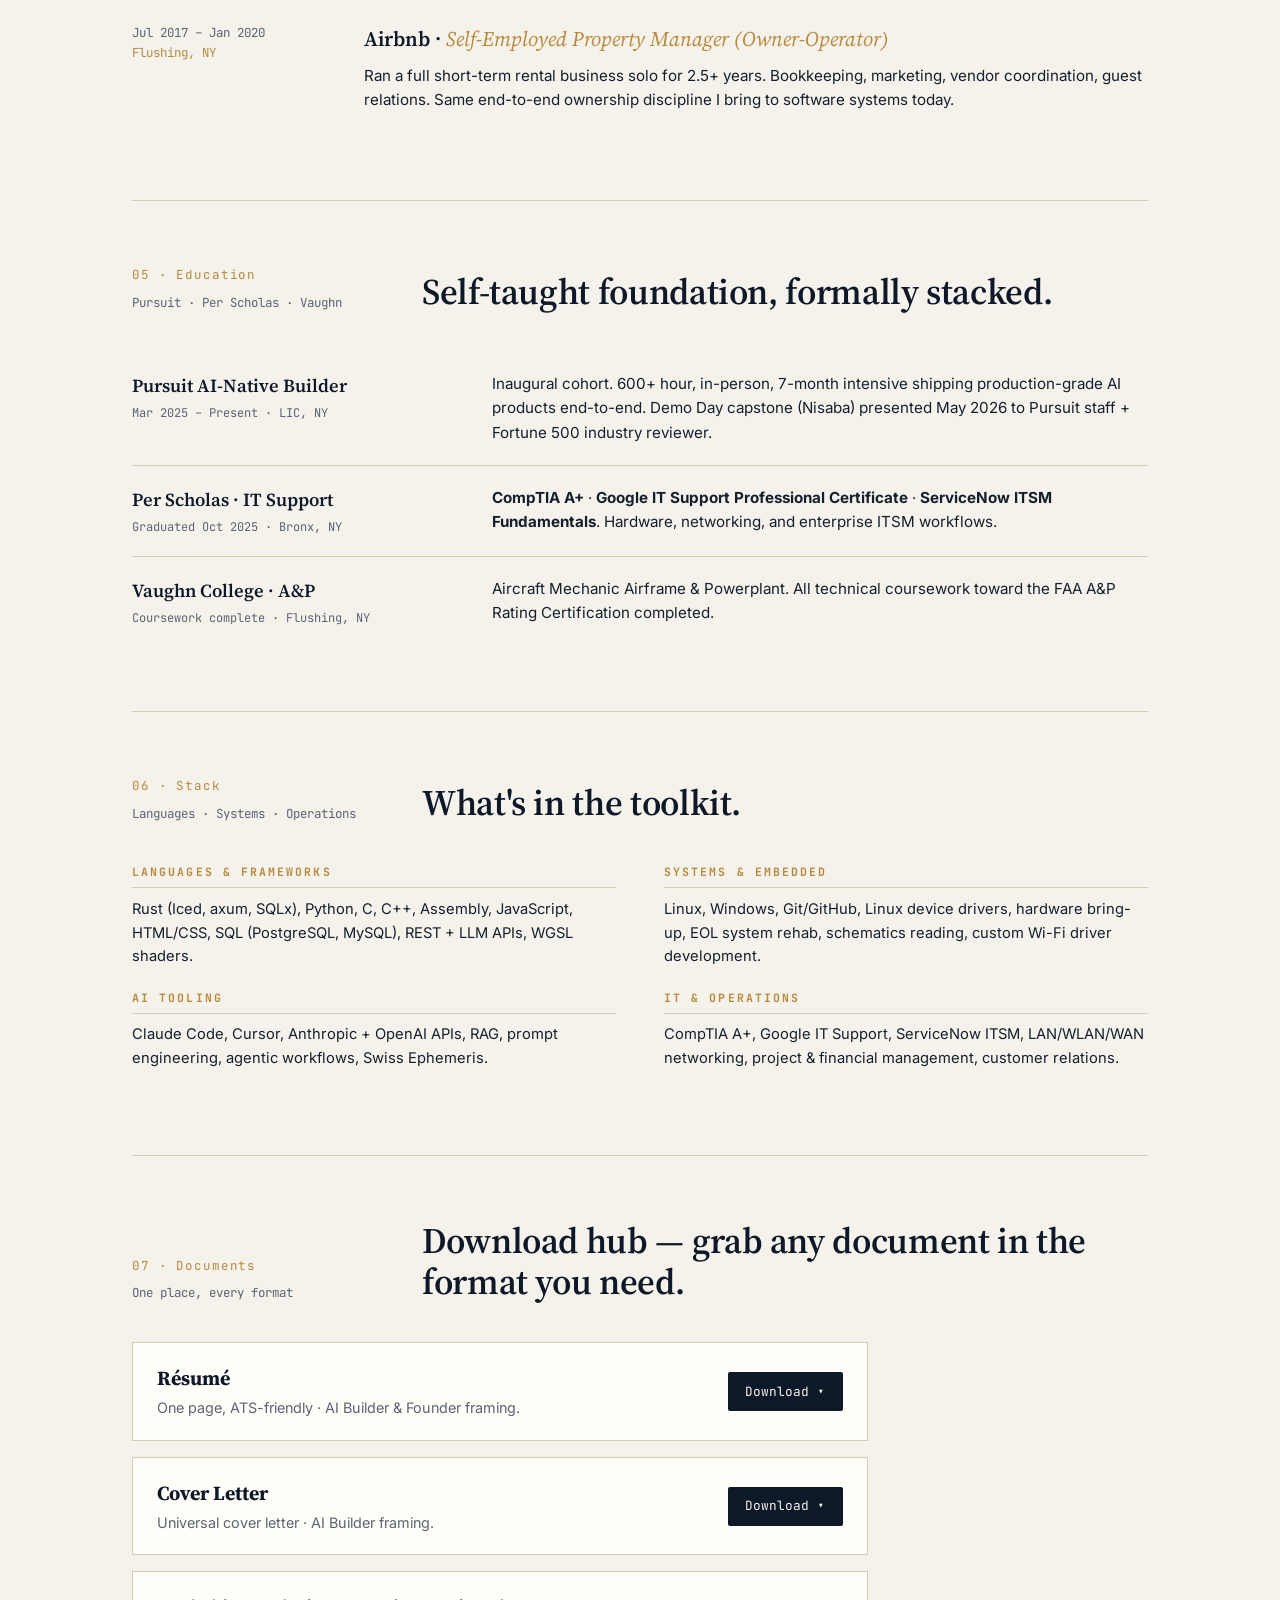
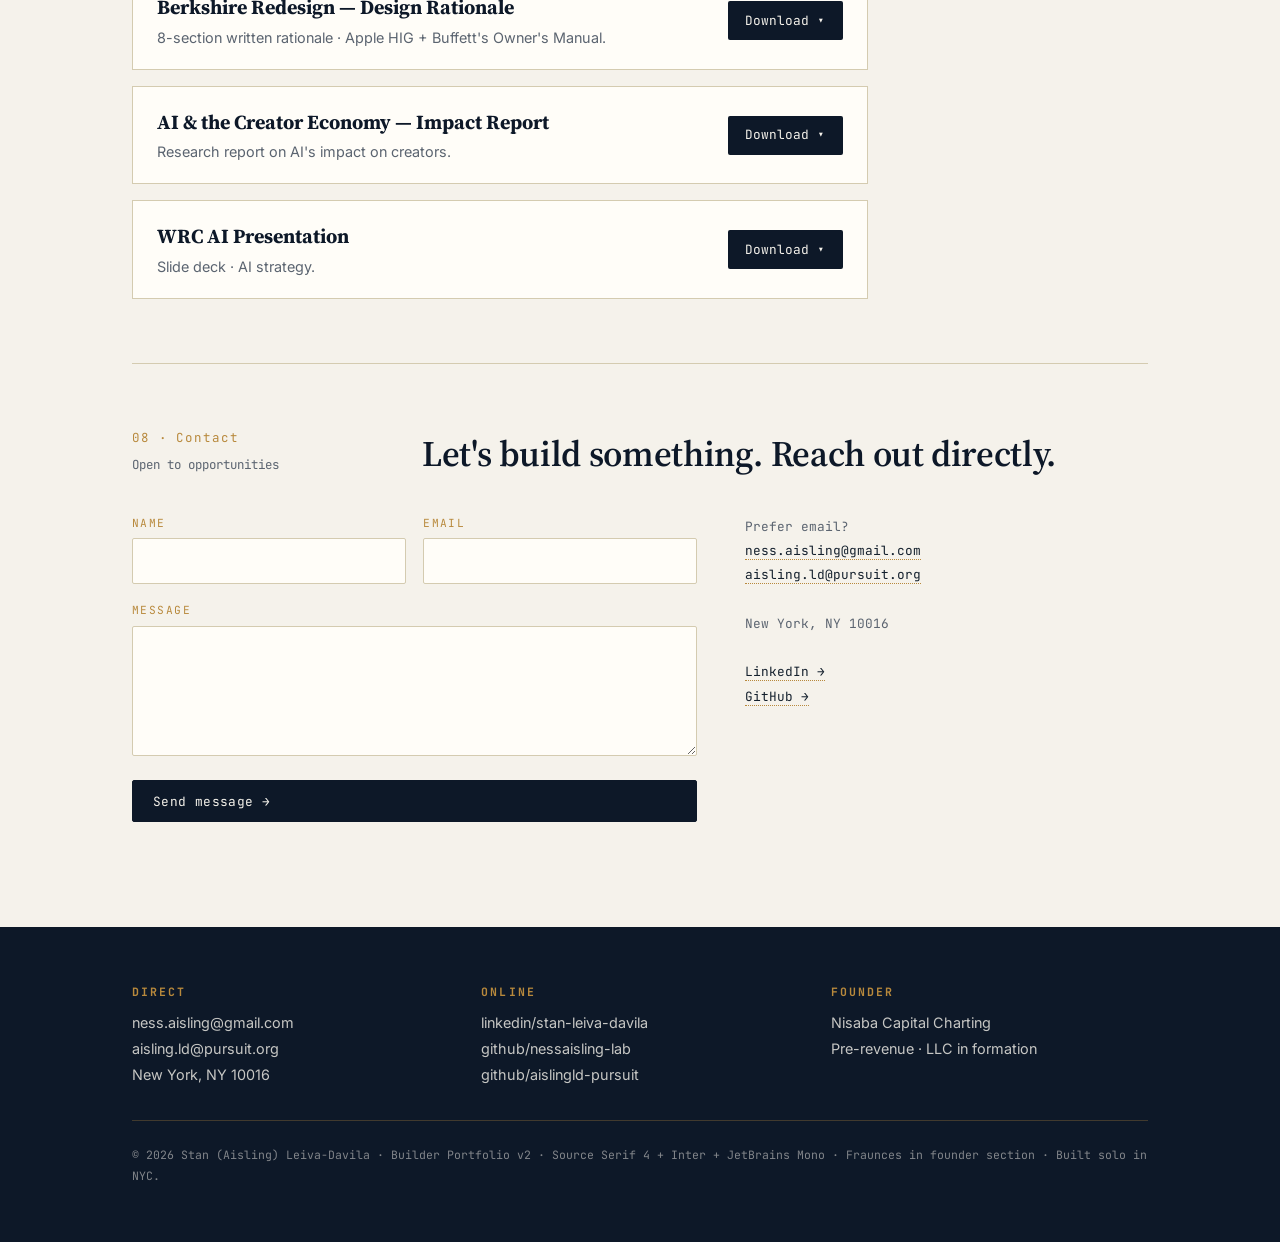
==== commit cbdb24a8: "Add Ziqpu (astrology synastry engine) as lead project card Two-agent Rust build (Hamun-ana measurer " ====
--- a/index.html
+++ b/index.html
@@ -135,6 +135,44 @@
   }
   .contact-aside a { color: var(--ink); border-bottom: 1px dotted var(--brass); }
 
+  /* Document hub */
+  .doc-list { display: grid; gap: 1rem; max-width: 46rem; }
+  .doc-card {
+    background: var(--card);
+    border: 1px solid var(--rule);
+    padding: 1.25rem 1.5rem;
+    display: flex;
+    justify-content: space-between;
+    align-items: center;
+    gap: 1.5rem;
+  }
+  .doc-card .doc-meta h3 { font-family: 'Source Serif 4', Georgia, serif; font-size: 1.25rem; color: var(--navy); margin-bottom: 0.2rem; }
+  .doc-card .doc-meta p { font-size: 0.9rem; color: var(--quiet); margin: 0; }
+  .dl-menu { position: relative; flex-shrink: 0; }
+  .dl-menu > summary {
+    list-style: none; cursor: pointer;
+    background: var(--navy); color: var(--paper);
+    font-family: 'JetBrains Mono', monospace; font-size: 0.8rem;
+    padding: 0.6rem 1.1rem; border-radius: 2px; white-space: nowrap;
+    transition: background 0.15s, color 0.15s;
+  }
+  .dl-menu > summary::-webkit-details-marker { display: none; }
+  .dl-menu[open] > summary, .dl-menu > summary:hover { background: var(--brass); color: var(--navy); }
+  .dl-list {
+    position: absolute; right: 0; top: calc(100% + 0.4rem); z-index: 20;
+    background: var(--card); border: 1px solid var(--rule);
+    box-shadow: 0 18px 40px -22px rgba(13, 24, 40, 0.4);
+    min-width: 12rem; padding: 0.4rem;
+    display: grid; gap: 0.1rem;
+  }
+  .dl-list a {
+    display: flex; justify-content: space-between; gap: 1.2rem;
+    font-family: 'JetBrains Mono', monospace; font-size: 0.78rem;
+    color: var(--ink); padding: 0.5rem 0.7rem; border-radius: 2px;
+  }
+  .dl-list a:hover { background: var(--paper-soft); color: var(--navy); }
+  .dl-list a .ext { color: var(--brass); }
+
   /* Hero */
   .hero { padding: 5rem 0 4rem; display: grid; grid-template-columns: 1.6fr 1fr; gap: 4rem; align-items: start; }
   .hero .label {
@@ -477,6 +515,8 @@
   @media (max-width: 720px) {
     .hero, .projects-grid, .section-head, .skills-grid, .ed-row, footer .grid { grid-template-columns: 1fr; gap: 2rem; }
     .contact-form .field2, .contact-wrap { grid-template-columns: 1fr; }
+    .doc-card { flex-direction: column; align-items: flex-start; gap: 0.9rem; }
+    .dl-list { right: auto; left: 0; }
     .timeline .row { grid-template-columns: 1fr; }
     .nisaba-card .stats-row { grid-template-columns: repeat(2, 1fr); }
     nav.top .inner { flex-wrap: wrap; gap: 0.4rem 0.75rem; }
@@ -495,8 +535,9 @@
       <a href="#founder" class="founder-link">⌁ founder</a>
       <a href="#projects">projects</a>
       <a href="#experience">experience</a>
+      <a href="#documents">documents</a>
       <a href="#contact">contact</a>
-      <a href="assets/resume.pdf" class="resume-link" target="_blank" rel="noopener" download>↓ résumé</a>
+      <a href="assets/docs/resume/resume-letter.pdf" class="resume-link" target="_blank" rel="noopener" download>↓ résumé</a>
     </div>
   </div>
 </nav>
@@ -509,7 +550,8 @@
       <h1>Stan <span class="pref">(Aisling)</span><br>Leiva-Davila</h1>
       <p class="lede">Independent, self-taught <strong>AI Builder &amp; founder</strong>. Ship production-grade systems solo &mdash; a native-Rust desktop terminal in 30 days (<strong>+37% paper-trade ROI</strong>), Python AI lead-gen scrapers, and full web platforms. Specializing in AI-driven lead-generation tools and financial intelligence platforms.</p>
       <div class="btn-row">
-        <a class="btn btn-primary" href="assets/resume.pdf" target="_blank" rel="noopener" download>Download résumé ↓</a>
+        <a class="btn btn-primary" href="assets/docs/resume/resume-letter.pdf" target="_blank" rel="noopener" download>Résumé · Letter ↓</a>
+        <a class="btn btn-ghost" href="assets/docs/resume/resume-legal.pdf" target="_blank" rel="noopener" download>Résumé · Legal ↓</a>
         <a class="btn btn-ghost" href="#contact">Get in touch →</a>
       </div>
       <p class="meta">
@@ -600,6 +642,14 @@
     <div class="projects-grid">
 
       <div class="card">
+        <p class="tag">Lead &middot; Multi-Agent AI</p>
+        <h3>Ziqpu &mdash; Astrology Synastry Engine</h3>
+        <p>Scores your natal chart against the chart of anything with a date of origin (v1: stocks, by IPO). Two visible agents split measurement from meaning &mdash; Hamun-ana computes exact aspects from real ephemeris, Ungasaga reads them back. Reflection, not advice.</p>
+        <p class="stats">Rust &middot; Dioxus &middot; axum &middot; Postgres &middot; MCP &middot; ANISE/JPL ephemeris</p>
+        <a href="https://github.com/nessaisling-lab/Ziqpu-L2-Cycle-3" target="_blank" rel="noopener">repository &rarr;</a>
+      </div>
+
+      <div class="card">
         <p class="tag">Founder &middot; Capstone</p>
         <h3>Nisaba Capital Charting</h3>
         <p>Native-Rust financial intelligence terminal combining Wall Street data with a Hellenistic astrology engine. Solo build, 30 days, Demo Day capstone.</p>
@@ -752,17 +802,112 @@
     </div>
   </section>
 
+  <section id="documents">
+    <div class="section-head">
+      <div>
+        <p class="num">07 &middot; Documents</p>
+        <p class="sub">One place, every format</p>
+      </div>
+      <h2>Download hub &mdash; grab any document in the format you need.</h2>
+    </div>
+    <div class="doc-list">
+      <div class="doc-card">
+        <div class="doc-meta">
+          <h3>Résumé</h3>
+          <p>One page, ATS-friendly &middot; AI Builder &amp; Founder framing.</p>
+        </div>
+        <details class="dl-menu">
+          <summary>Download &#9662;</summary>
+          <div class="dl-list">
+            <a href="assets/docs/resume/resume-letter.pdf" download>PDF <span class="ext">Letter</span></a>
+            <a href="assets/docs/resume/resume-legal.pdf" download>PDF <span class="ext">Legal</span></a>
+            <a href="assets/docs/resume/resume.docx" download>Word <span class="ext">.docx</span></a>
+            <a href="assets/docs/resume/resume.txt" download>Text <span class="ext">.txt</span></a>
+            <a href="assets/docs/resume/resume.md" download>Markdown <span class="ext">.md</span></a>
+            <a href="assets/docs/resume/resume.tex" download>LaTeX <span class="ext">.tex</span></a>
+            <a href="assets/docs/resume/resume.html" download>HTML <span class="ext">.html</span></a>
+          </div>
+        </details>
+      </div>
+
+      <div class="doc-card">
+        <div class="doc-meta">
+          <h3>Cover Letter</h3>
+          <p>Universal cover letter &middot; AI Builder framing.</p>
+        </div>
+        <details class="dl-menu">
+          <summary>Download &#9662;</summary>
+          <div class="dl-list">
+            <a href="assets/docs/cover-letter/cover-letter.pdf" download>PDF <span class="ext">.pdf</span></a>
+            <a href="assets/docs/cover-letter/cover-letter.docx" download>Word <span class="ext">.docx</span></a>
+            <a href="assets/docs/cover-letter/cover-letter.txt" download>Text <span class="ext">.txt</span></a>
+            <a href="assets/docs/cover-letter/cover-letter.md" download>Markdown <span class="ext">.md</span></a>
+            <a href="assets/docs/cover-letter/cover-letter.html" download>HTML <span class="ext">.html</span></a>
+          </div>
+        </details>
+      </div>
+
+      <div class="doc-card">
+        <div class="doc-meta">
+          <h3>Berkshire Redesign &mdash; Design Rationale</h3>
+          <p>8-section written rationale &middot; Apple HIG + Buffett's Owner's Manual.</p>
+        </div>
+        <details class="dl-menu">
+          <summary>Download &#9662;</summary>
+          <div class="dl-list">
+            <a href="assets/docs/berkshire-rationale/berkshire-rationale.pdf" download>PDF <span class="ext">.pdf</span></a>
+            <a href="assets/docs/berkshire-rationale/berkshire-rationale.docx" download>Word <span class="ext">.docx</span></a>
+            <a href="assets/docs/berkshire-rationale/berkshire-rationale.txt" download>Text <span class="ext">.txt</span></a>
+            <a href="assets/docs/berkshire-rationale/berkshire-rationale.md" download>Markdown <span class="ext">.md</span></a>
+            <a href="assets/docs/berkshire-rationale/berkshire-rationale.html" download>HTML <span class="ext">.html</span></a>
+          </div>
+        </details>
+      </div>
+
+      <div class="doc-card">
+        <div class="doc-meta">
+          <h3>AI &amp; the Creator Economy &mdash; Impact Report</h3>
+          <p>Research report on AI's impact on creators.</p>
+        </div>
+        <details class="dl-menu">
+          <summary>Download &#9662;</summary>
+          <div class="dl-list">
+            <a href="assets/docs/ai-creator-impact/ai-creator-impact.pdf" download>PDF <span class="ext">.pdf</span></a>
+            <a href="assets/docs/ai-creator-impact/ai-creator-impact.html" download>HTML <span class="ext">.html</span></a>
+            <a href="assets/docs/ai-creator-impact/ai-creator-impact.docx" download>Word <span class="ext">.docx</span></a>
+            <a href="assets/docs/ai-creator-impact/ai-creator-impact.txt" download>Text <span class="ext">.txt</span></a>
+            <a href="assets/docs/ai-creator-impact/ai-creator-impact.md" download>Markdown <span class="ext">.md</span></a>
+          </div>
+        </details>
+      </div>
+
+      <div class="doc-card">
+        <div class="doc-meta">
+          <h3>WRC AI Presentation</h3>
+          <p>Slide deck &middot; AI strategy.</p>
+        </div>
+        <details class="dl-menu">
+          <summary>Download &#9662;</summary>
+          <div class="dl-list">
+            <a href="assets/docs/wrc-ai-deck/wrc-ai-deck.pdf" download>PDF <span class="ext">.pdf</span></a>
+            <a href="assets/docs/wrc-ai-deck/wrc-ai-deck.pptx" download>PowerPoint <span class="ext">.pptx</span></a>
+          </div>
+        </details>
+      </div>
+    </div>
+  </section>
+
   <section id="contact">
     <div class="section-head">
       <div>
-        <p class="num">07 &middot; Contact</p>
+        <p class="num">08 &middot; Contact</p>
         <p class="sub">Open to opportunities</p>
       </div>
       <h2>Let's build something. Reach out directly.</h2>
     </div>
     <div class="contact-wrap">
       <form class="contact-form" id="contactForm" action="https://api.web3forms.com/submit" method="POST">
-        <input type="hidden" name="access_key" value="YOUR_WEB3FORMS_ACCESS_KEY">
+        <input type="hidden" name="access_key" value="a0888a12-c951-4b99-bc7c-fe8da519a5f6">
         <input type="hidden" name="subject" value="New message from Builder Portfolio">
         <input type="hidden" name="from_name" value="Builder Portfolio">
         <input type="checkbox" name="botcheck" tabindex="-1" autocomplete="off" style="display:none">
@@ -776,7 +921,8 @@
       </form>
       <div class="contact-aside">
         Prefer email?<br>
-        <a href="mailto:ness.aisling@gmail.com">ness.aisling@gmail.com</a><br><br>
+        <a href="mailto:ness.aisling@gmail.com">ness.aisling@gmail.com</a><br>
+        <a href="mailto:aisling.ld@pursuit.org">aisling.ld@pursuit.org</a><br><br>
         New York, NY 10016<br><br>
         <a href="https://www.linkedin.com/in/stan-leiva-davila/" target="_blank" rel="noopener">LinkedIn &rarr;</a><br>
         <a href="https://github.com/nessaisling-lab" target="_blank" rel="noopener">GitHub &rarr;</a>
@@ -791,7 +937,7 @@
     <div class="grid">
       <div>
         <h5>Direct</h5>
-        <p>ness.aisling@gmail.com<br>New York, NY 10016</p>
+        <p>ness.aisling@gmail.com<br>aisling.ld@pursuit.org<br>New York, NY 10016</p>
       </div>
       <div>
         <h5>Online</h5>
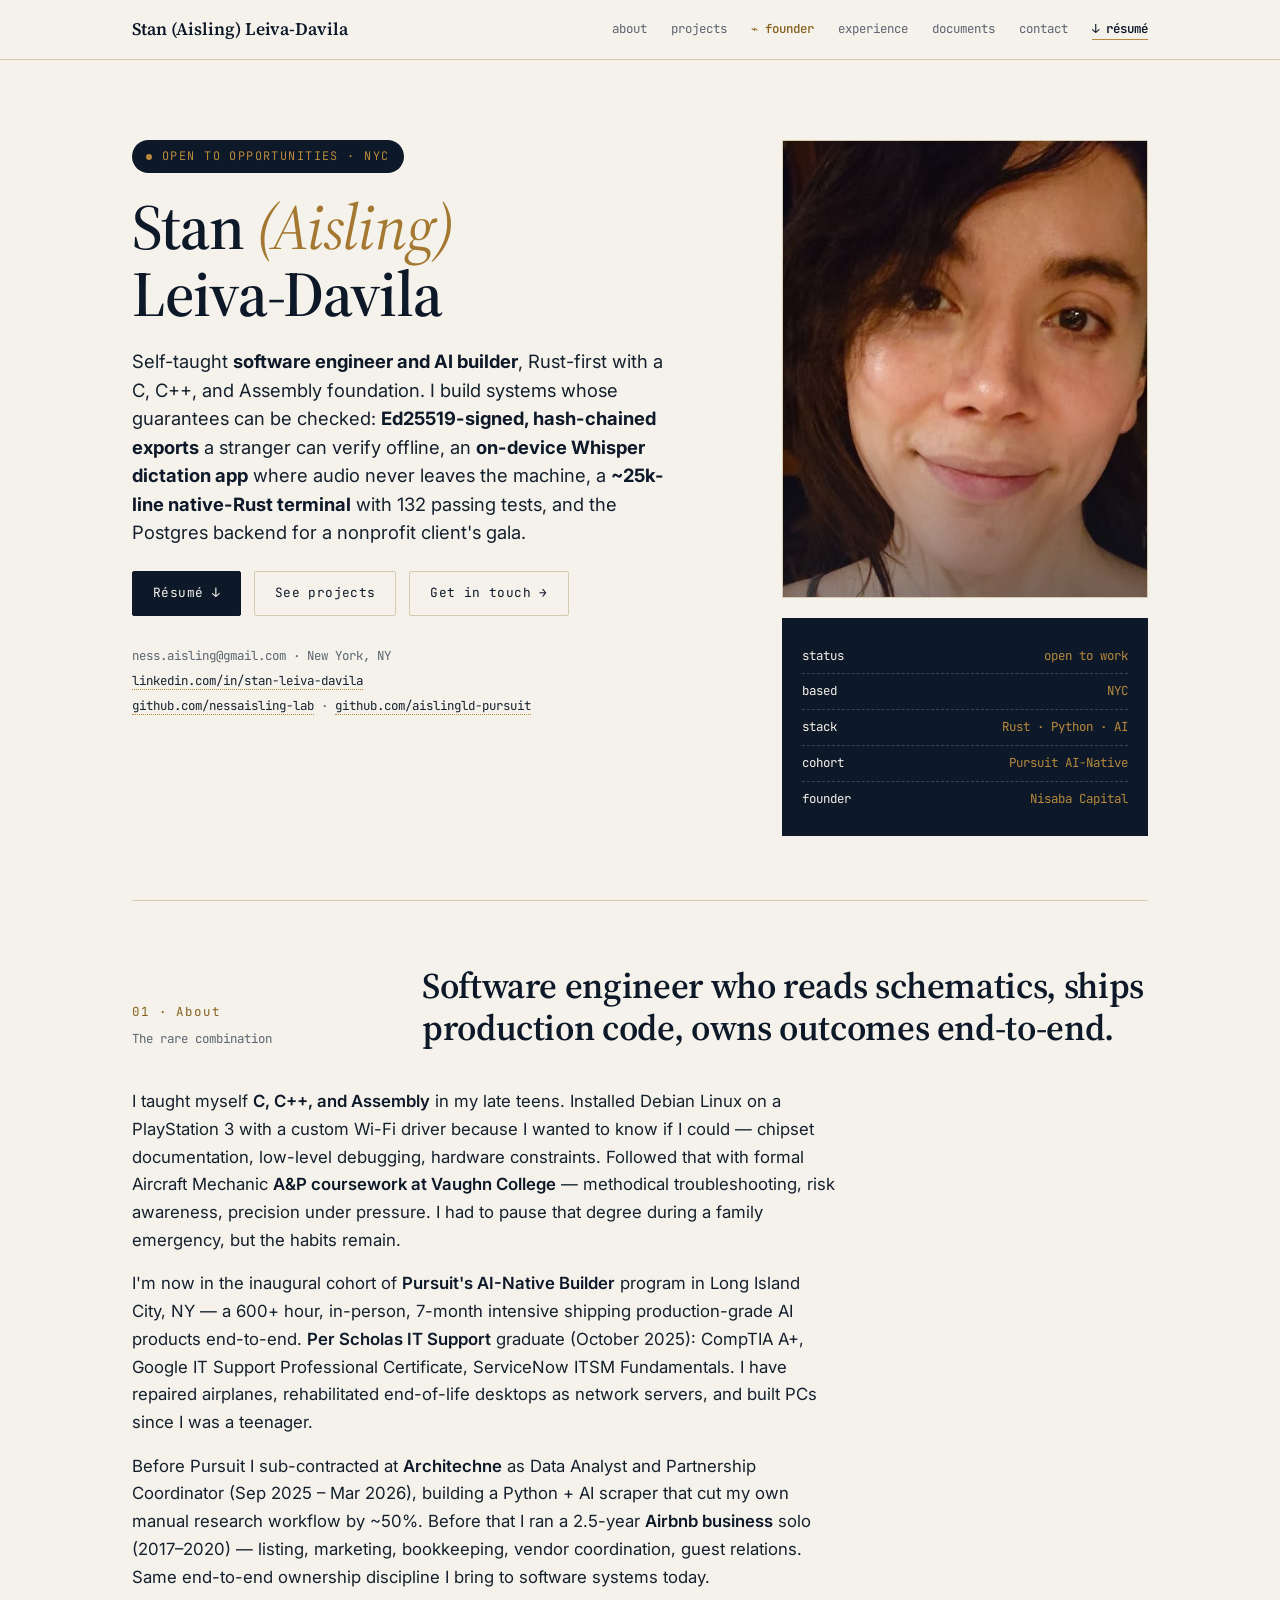
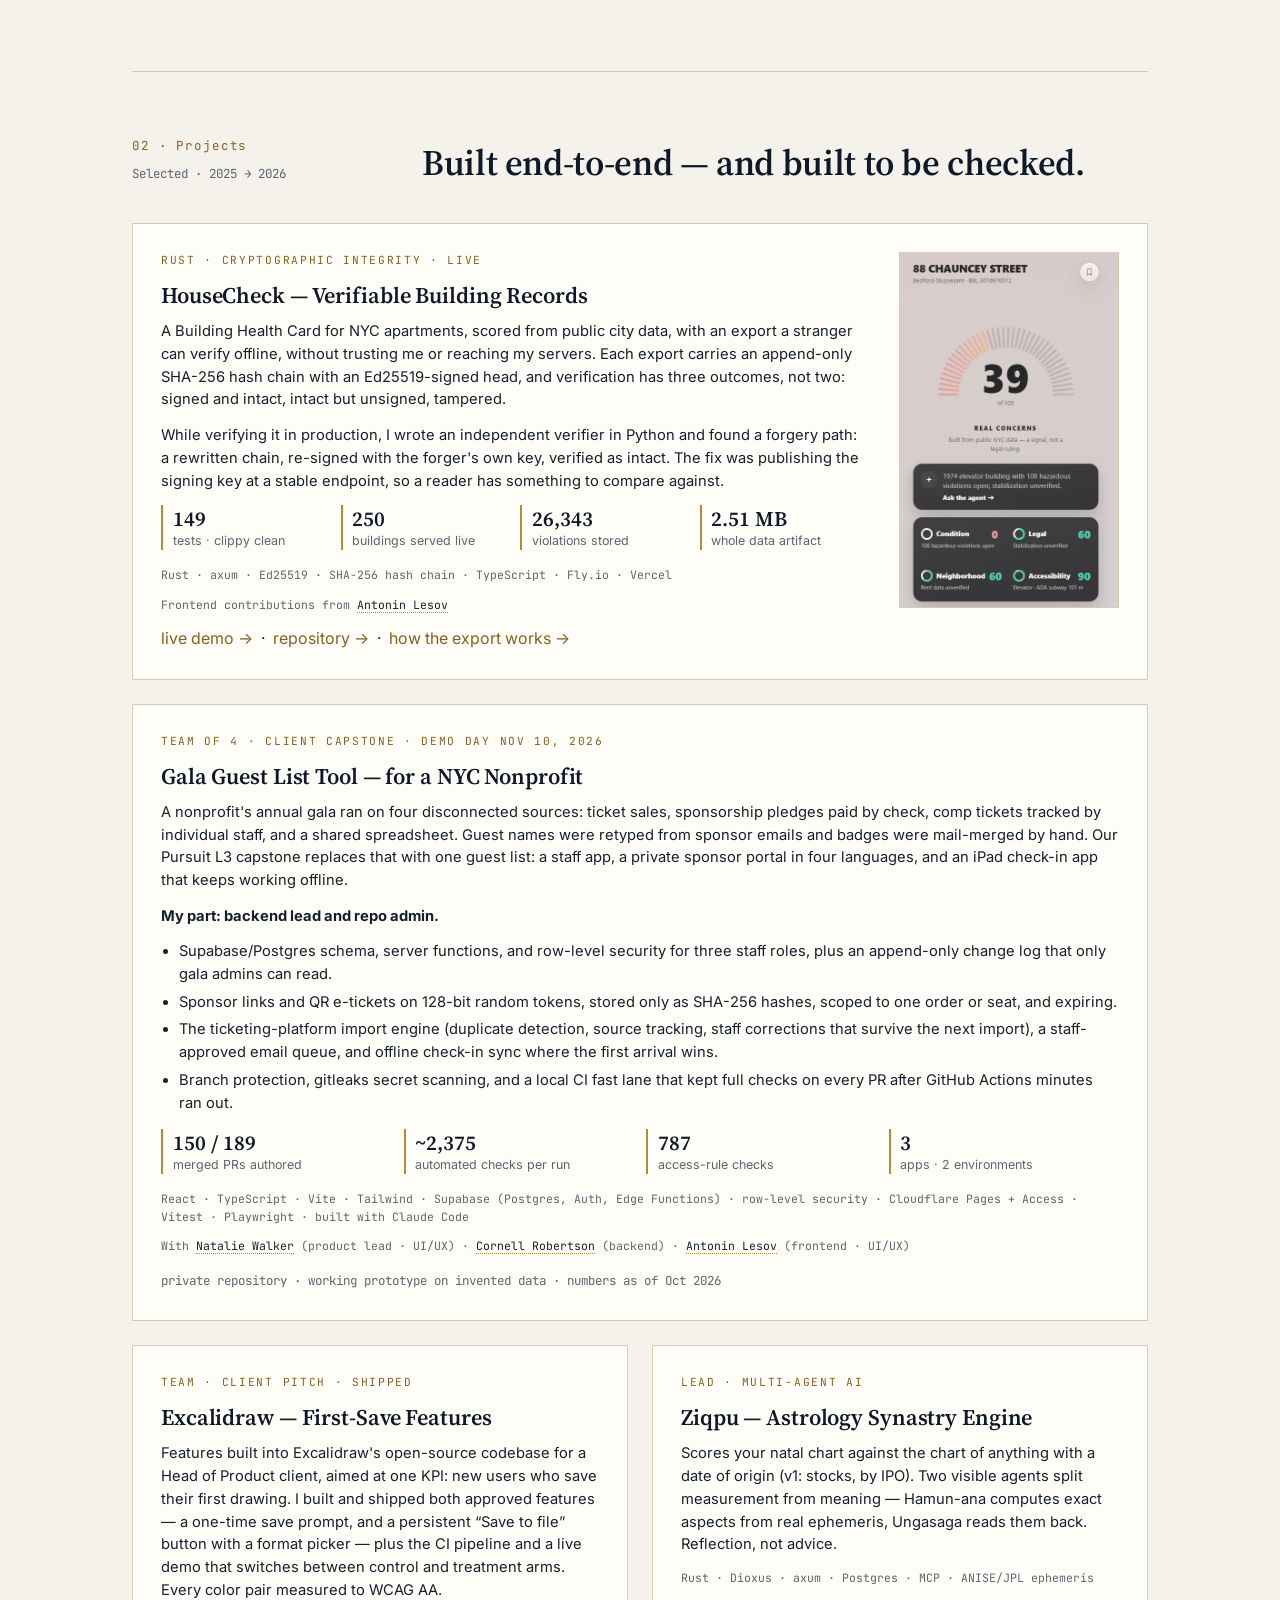
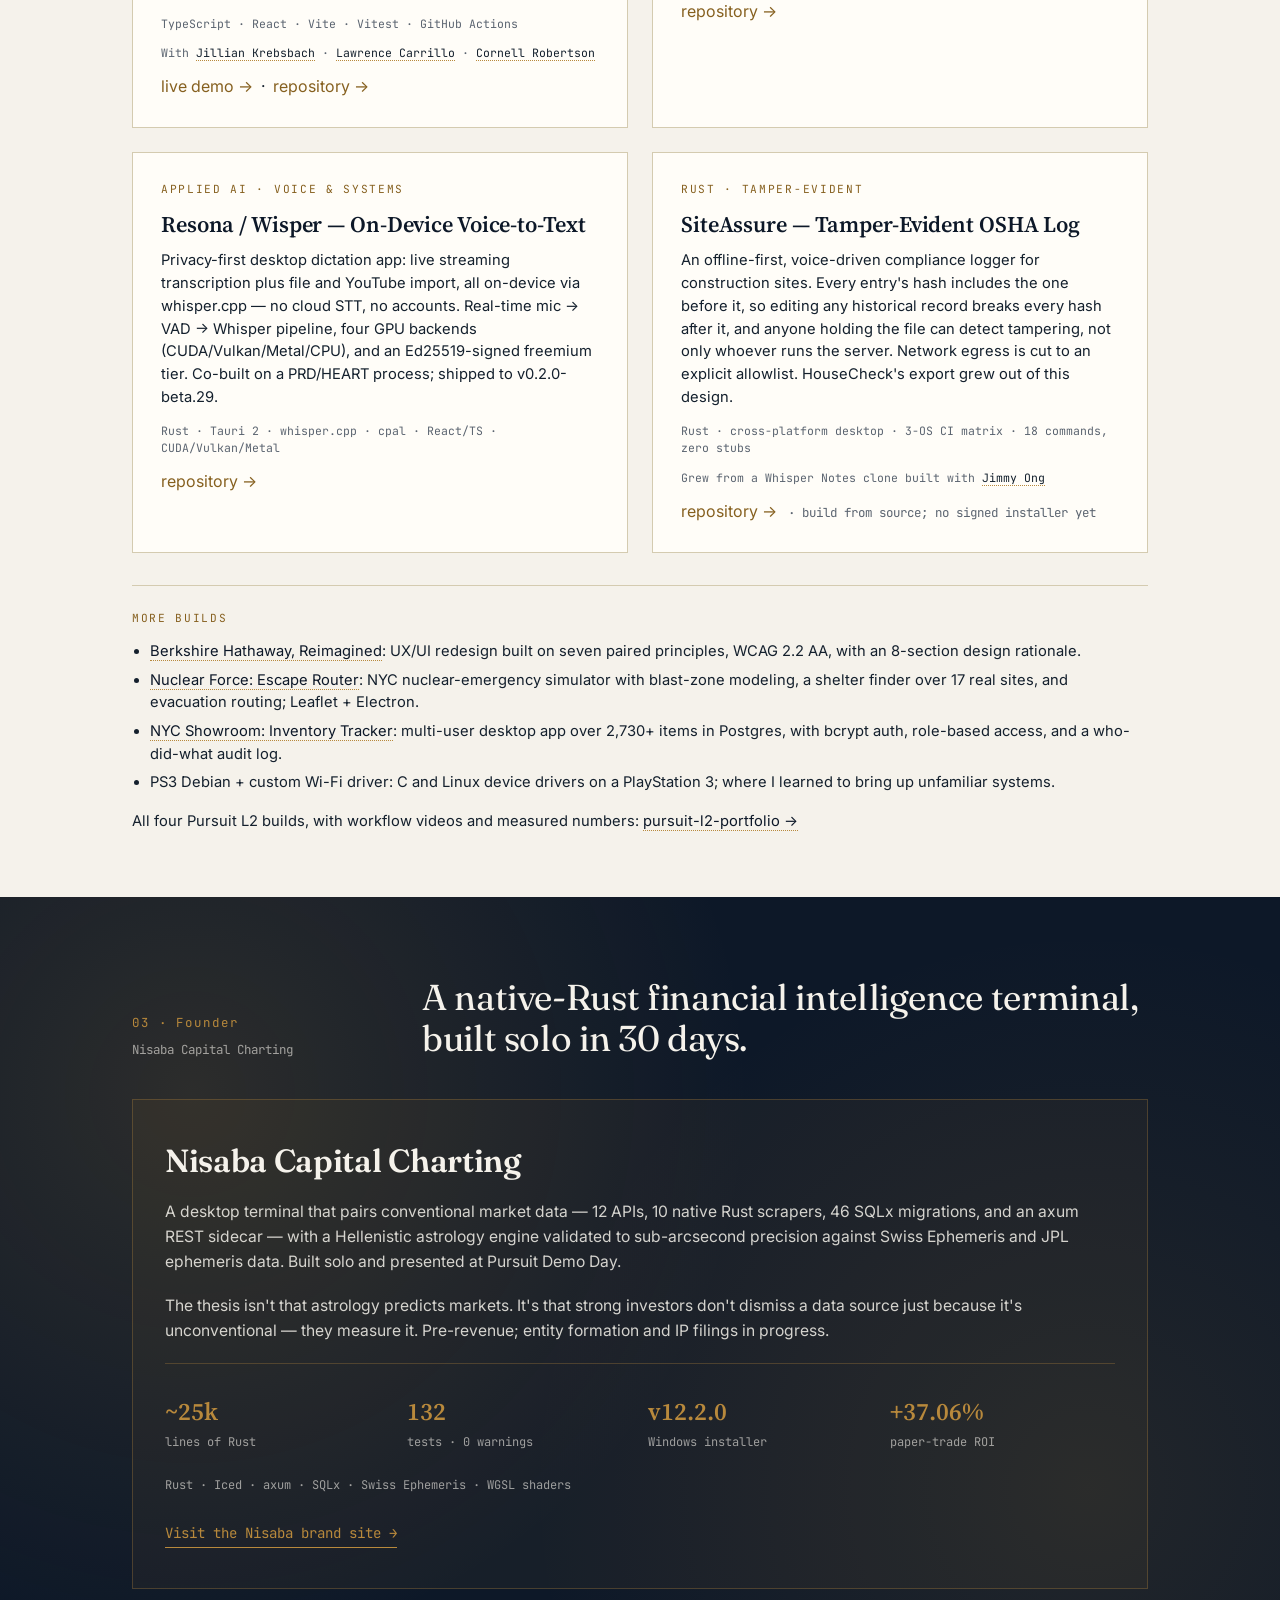
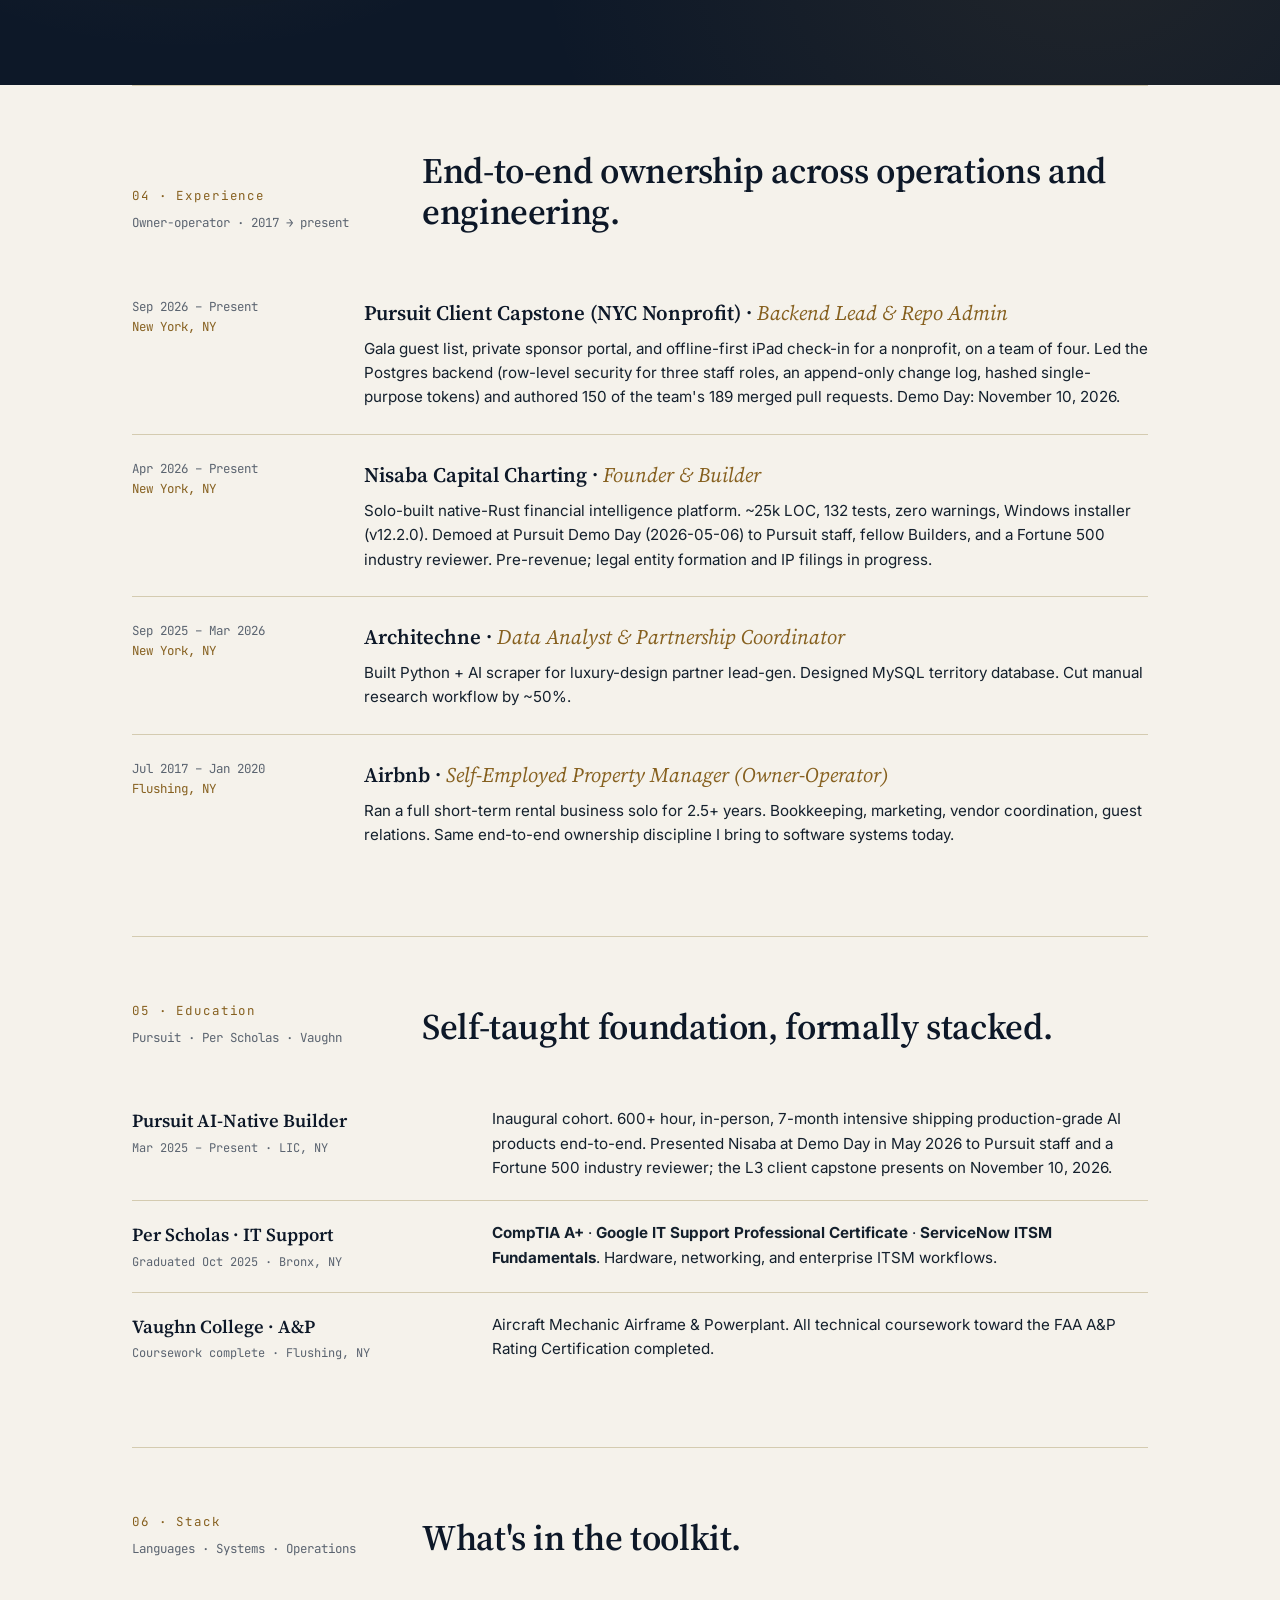
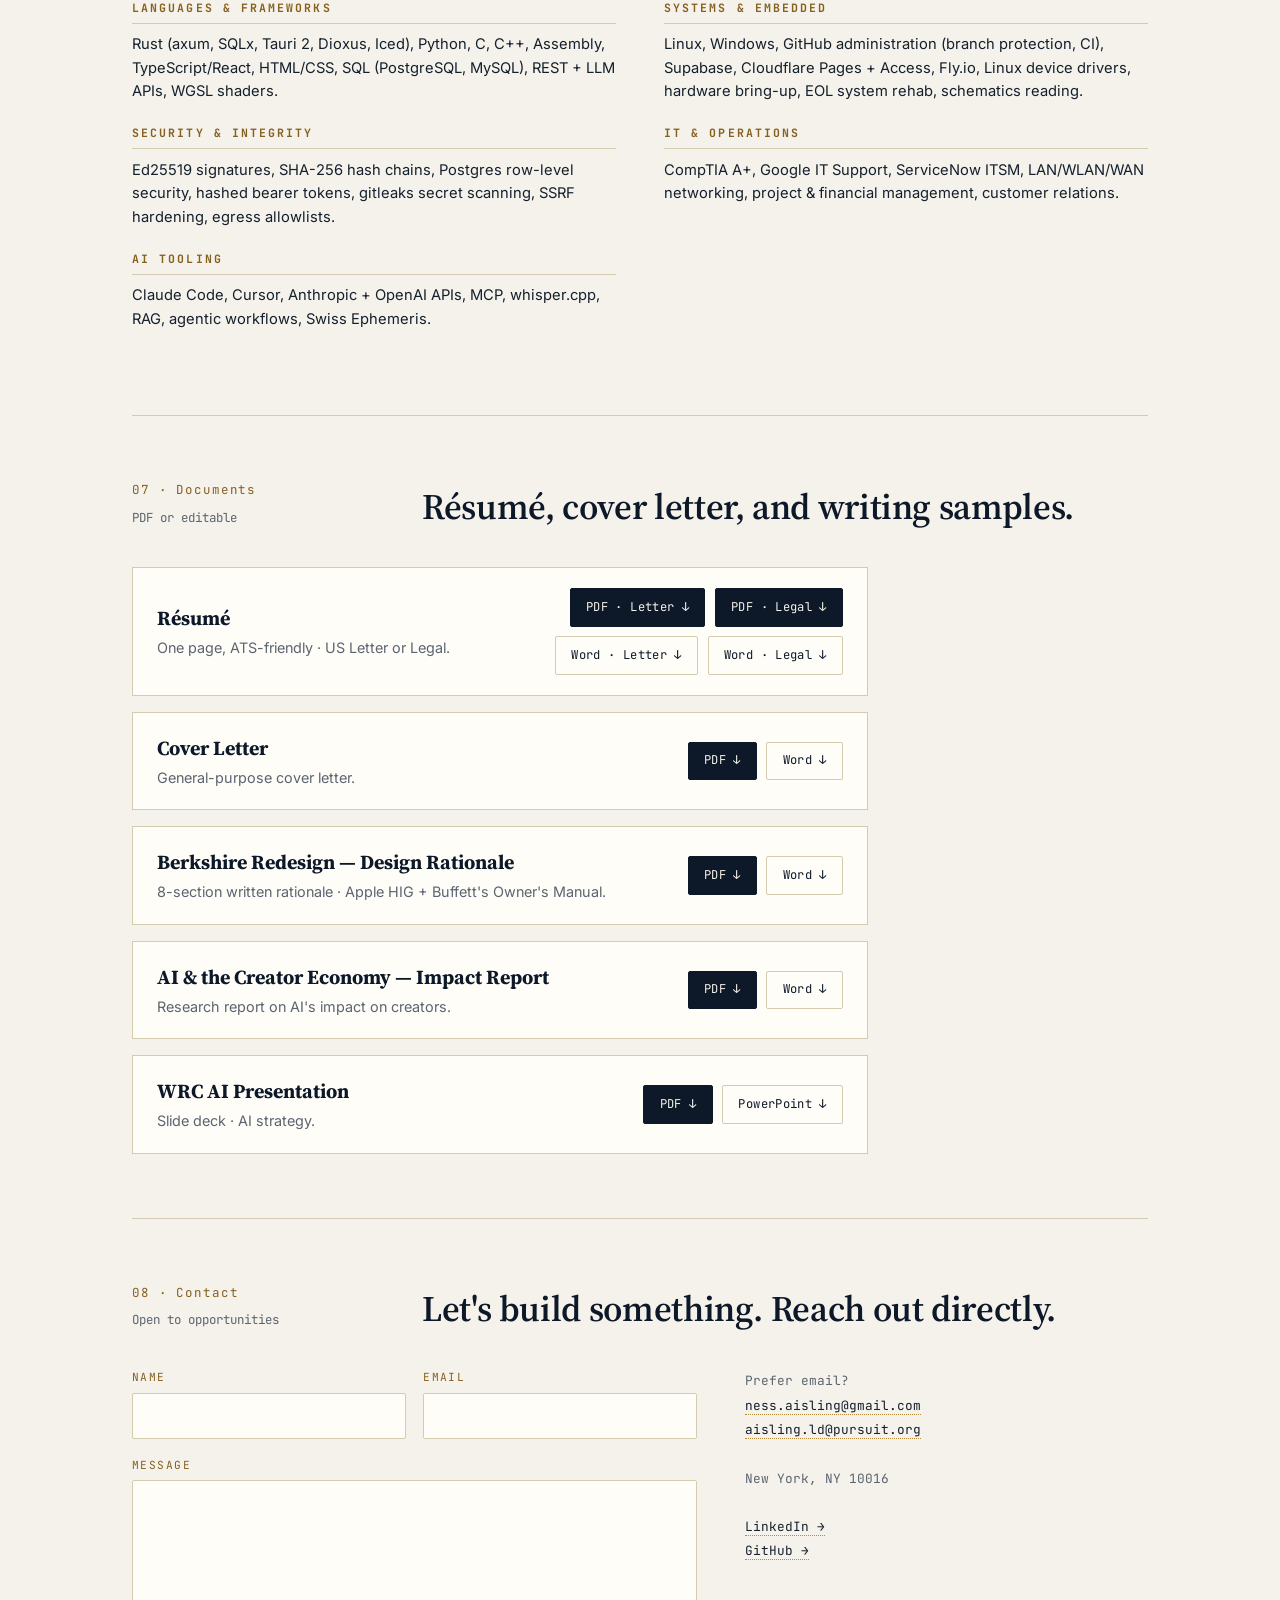
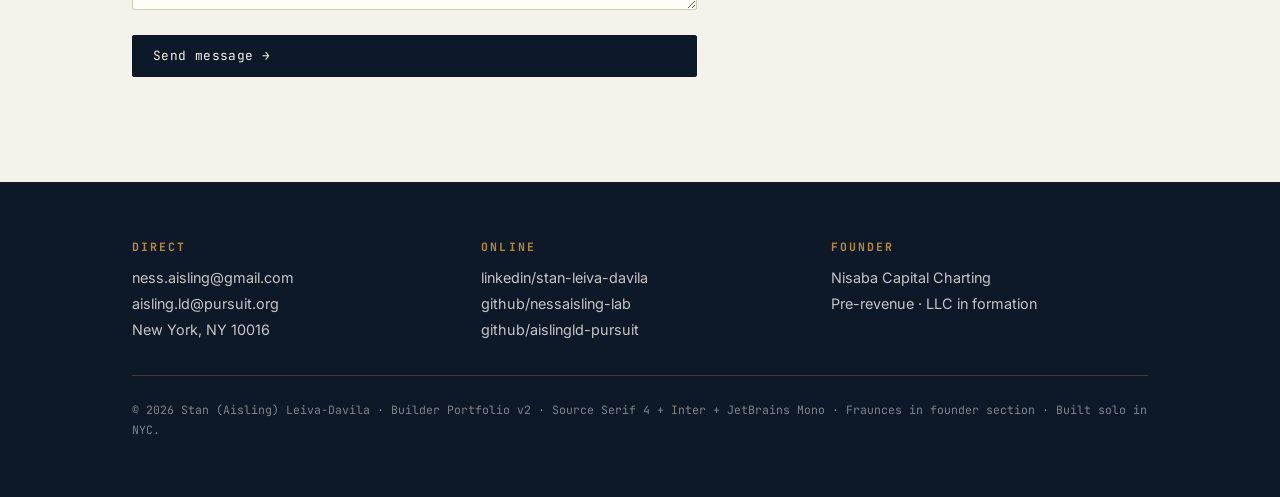
==== commit b46dacdc: "Portfolio v2.2: HouseCheck and the client capstone lead; résumé rebuilt Site - HouseCheck feature ca" ====
--- a/index.html
+++ b/index.html
@@ -3,11 +3,21 @@
 <head>
 <meta charset="utf-8">
 <meta name="viewport" content="width=device-width,initial-scale=1">
-<title>Stan (Aisling) Leiva-Davila — Founder & AI Builder</title>
-<meta name="description" content="Stan (Aisling) Leiva-Davila — Founder of Nisaba Capital Charting · AI Builder · Hardware-fluent Software Engineer · NYC. Inaugural cohort of Pursuit's AI-Native Builder Program.">
-<meta property="og:title" content="Stan (Aisling) Leiva-Davila — Founder & AI Builder">
-<meta property="og:description" content="Native-Rust financial intelligence terminal · +37% paper-trade ROI · built solo in 30 days. NYC.">
+<title>Stan (Aisling) Leiva-Davila — Software Engineer & AI Builder</title>
+<meta name="description" content="Stan (Aisling) Leiva-Davila — self-taught software engineer and AI builder in NYC. Native Rust systems with verifiable, signed exports, on-device AI, and full-stack apps, shipped end-to-end. Pursuit AI-Native Builder program.">
+<meta property="og:title" content="Stan (Aisling) Leiva-Davila — Software Engineer & AI Builder">
+<meta property="og:description" content="Rust systems, on-device AI, and full-stack apps — shipped end-to-end. NYC.">
 <meta property="og:type" content="website">
+<meta property="og:url" content="https://nessaisling-lab.github.io/aisling-builder-portfolio/">
+<meta property="og:image" content="https://nessaisling-lab.github.io/aisling-builder-portfolio/assets/og-image.png">
+<meta property="og:image:width" content="1200">
+<meta property="og:image:height" content="630">
+<meta property="og:image:alt" content="Stan (Aisling) Leiva-Davila — Software Engineer & AI Builder, NYC">
+<meta name="twitter:card" content="summary_large_image">
+<meta name="theme-color" content="#0d1828">
+<link rel="icon" type="image/png" sizes="32x32" href="assets/favicon-32.png">
+<link rel="icon" type="image/svg+xml" href="assets/favicon.svg">
+<link rel="apple-touch-icon" href="assets/apple-touch-icon.png">
 <link rel="preconnect" href="https://fonts.googleapis.com">
 <link rel="preconnect" href="https://fonts.gstatic.com" crossorigin>
 <link href="https://fonts.googleapis.com/css2?family=Fraunces:opsz,wght@9..144,400;9..144,600&family=Source+Serif+4:opsz,wght@8..60,400;8..60,600&family=Inter:wght@400;500;600;700&family=JetBrains+Mono:wght@400;500&display=swap" rel="stylesheet">
@@ -16,7 +26,8 @@
     --paper: #f5f2eb;
     --paper-soft: #ebe5d4;
     --navy: #0d1828;
-    --brass: #b8893c;
+    --brass: #b8893c;      /* accents, and text on navy */
+    --brass-ink: #86601f;  /* brass for text on light backgrounds (WCAG AA) */
     --ink: #14202d;
     --quiet: #5b6470;
     --rule: #d4cbb0;
@@ -32,8 +43,13 @@
     line-height: 1.55;
     -webkit-font-smoothing: antialiased;
   }
-  a { color: var(--brass); text-decoration: none; transition: color 0.15s; }
+  a { color: var(--brass-ink); text-decoration: none; transition: color 0.15s; }
   a:hover { color: var(--navy); }
+  a:focus-visible, button:focus-visible, summary:focus-visible { outline: 2px solid var(--brass); outline-offset: 3px; border-radius: 2px; }
+  @media (prefers-reduced-motion: reduce) {
+    html { scroll-behavior: auto; }
+    *, *::before, *::after { animation: none !important; transition: none !important; }
+  }
   .container { max-width: 1080px; margin: 0 auto; padding: 0 2rem; }
   img { max-width: 100%; height: auto; display: block; }
 
@@ -70,9 +86,9 @@
   }
   nav.top .links a { color: var(--quiet); text-decoration: none; }
   nav.top .links a:hover { color: var(--navy); }
-  nav.top .links .founder-link { color: var(--brass); font-weight: 500; }
+  nav.top .links .founder-link { color: var(--brass-ink); font-weight: 500; }
   nav.top .links .resume-link { color: var(--navy); font-weight: 600; border-bottom: 1px solid var(--brass); padding-bottom: 1px; }
-  nav.top .links .resume-link:hover { color: var(--brass); }
+  nav.top .links .resume-link:hover { color: var(--brass-ink); }
 
   /* Buttons */
   .btn-row { display: flex; gap: 0.8rem; flex-wrap: wrap; margin: 0 0 1.75rem; }
@@ -91,7 +107,8 @@
   .btn-primary { background: var(--navy); color: var(--paper); border: 1px solid var(--navy); }
   .btn-primary:hover { background: var(--brass); border-color: var(--brass); color: var(--navy); transform: translateY(-1px); }
   .btn-ghost { background: transparent; color: var(--navy); border: 1px solid var(--rule); }
-  .btn-ghost:hover { border-color: var(--brass); color: var(--brass); transform: translateY(-1px); }
+  .btn-ghost:hover { border-color: var(--brass); color: var(--brass-ink); transform: translateY(-1px); }
+  .btn-sm { padding: 0.55rem 0.95rem; font-size: 0.76rem; }
 
   /* Contact form */
   .contact-form { display: grid; gap: 1.1rem; max-width: 42rem; }
@@ -101,7 +118,7 @@
     font-size: 0.7rem;
     letter-spacing: 0.13em;
     text-transform: uppercase;
-    color: var(--brass);
+    color: var(--brass-ink);
     display: block;
     margin-bottom: 0.4rem;
   }
@@ -116,7 +133,7 @@
     border-radius: 2px;
     transition: border-color 0.15s;
   }
-  .contact-form input:focus, .contact-form textarea:focus { outline: none; border-color: var(--brass); }
+  .contact-form input:focus, .contact-form textarea:focus { outline: none; border-color: var(--brass); box-shadow: 0 0 0 3px rgba(184, 137, 60, 0.25); }
   .contact-form textarea { resize: vertical; min-height: 130px; line-height: 1.55; }
   .contact-form .form-status {
     font-family: 'JetBrains Mono', monospace;
@@ -148,30 +165,7 @@
   }
   .doc-card .doc-meta h3 { font-family: 'Source Serif 4', Georgia, serif; font-size: 1.25rem; color: var(--navy); margin-bottom: 0.2rem; }
   .doc-card .doc-meta p { font-size: 0.9rem; color: var(--quiet); margin: 0; }
-  .dl-menu { position: relative; flex-shrink: 0; }
-  .dl-menu > summary {
-    list-style: none; cursor: pointer;
-    background: var(--navy); color: var(--paper);
-    font-family: 'JetBrains Mono', monospace; font-size: 0.8rem;
-    padding: 0.6rem 1.1rem; border-radius: 2px; white-space: nowrap;
-    transition: background 0.15s, color 0.15s;
-  }
-  .dl-menu > summary::-webkit-details-marker { display: none; }
-  .dl-menu[open] > summary, .dl-menu > summary:hover { background: var(--brass); color: var(--navy); }
-  .dl-list {
-    position: absolute; right: 0; top: calc(100% + 0.4rem); z-index: 20;
-    background: var(--card); border: 1px solid var(--rule);
-    box-shadow: 0 18px 40px -22px rgba(13, 24, 40, 0.4);
-    min-width: 12rem; padding: 0.4rem;
-    display: grid; gap: 0.1rem;
-  }
-  .dl-list a {
-    display: flex; justify-content: space-between; gap: 1.2rem;
-    font-family: 'JetBrains Mono', monospace; font-size: 0.78rem;
-    color: var(--ink); padding: 0.5rem 0.7rem; border-radius: 2px;
-  }
-  .dl-list a:hover { background: var(--paper-soft); color: var(--navy); }
-  .dl-list a .ext { color: var(--brass); }
+  .doc-actions { display: flex; gap: 0.6rem; flex-shrink: 0; flex-wrap: wrap; justify-content: flex-end; max-width: 21rem; }
 
   /* Hero */
   .hero { padding: 5rem 0 4rem; display: grid; grid-template-columns: 1.6fr 1fr; gap: 4rem; align-items: start; }
@@ -180,7 +174,7 @@
     font-size: 0.72rem;
     letter-spacing: 0.2em;
     text-transform: uppercase;
-    color: var(--brass);
+    color: var(--brass-ink);
     margin-bottom: 1.5rem;
   }
   .hero h1 {
@@ -192,7 +186,7 @@
     color: var(--navy);
     margin-bottom: 1.25rem;
   }
-  .hero h1 .pref { font-style: italic; color: var(--brass); font-weight: 400; }
+  .hero h1 .pref { font-style: italic; color: #a47830; font-weight: 400; } /* large text: 3.5:1 on paper */
   .hero .lede {
     font-size: 1.15rem;
     color: var(--ink);
@@ -239,12 +233,13 @@
   .hero-side .photo {
     width: 100%;
     aspect-ratio: 4 / 5;
-    background: url('assets/portrait-placeholder.jpg') center top / cover;
     background-color: var(--paper-soft);
     border: 1px solid var(--rule);
     margin-bottom: 1.25rem;
     position: relative;
-  }
+    overflow: hidden;
+  }
+  .hero-side .photo img { width: 100%; height: 100%; object-fit: cover; object-position: center top; }
   .hero-side .photo::after {
     content: "";
     position: absolute;
@@ -271,6 +266,7 @@
 
   /* Section heads */
   section { padding: 4rem 0; border-top: 1px solid var(--rule); }
+  section[id] { scroll-margin-top: 4.5rem; }
   .section-head {
     display: grid;
     grid-template-columns: 1fr 3fr;
@@ -281,7 +277,7 @@
   .section-head .num {
     font-family: 'JetBrains Mono', monospace;
     font-size: 0.78rem;
-    color: var(--brass);
+    color: var(--brass-ink);
     letter-spacing: 0.15em;
   }
   .section-head h2 {
@@ -342,23 +338,11 @@
     margin-bottom: 0.8rem;
     letter-spacing: -0.01em;
   }
-  .nisaba-card .quote {
-    font-family: 'Fraunces', serif;
-    font-style: italic;
-    font-size: 1.15rem;
-    color: rgba(245, 242, 235, 0.75);
-    border-left: 3px solid var(--brass);
-    padding-left: 1.1rem;
-    margin-bottom: 1.5rem;
-  }
-  .nisaba-card .quote .cite {
-    display: block;
-    font-family: 'JetBrains Mono', monospace;
-    font-size: 0.72rem;
-    color: var(--brass);
-    font-style: normal;
-    margin-top: 0.5rem;
-    letter-spacing: 0.1em;
+  .nisaba-card .stack-line {
+    font-family: 'JetBrains Mono', monospace;
+    font-size: 0.75rem;
+    color: rgba(245, 242, 235, 0.6);
+    margin: 1.5rem 0 0;
   }
   .nisaba-card p { color: rgba(245, 242, 235, 0.85); font-size: 0.98rem; margin-bottom: 1.2rem; line-height: 1.6; }
   .nisaba-card .stats-row {
@@ -388,18 +372,7 @@
     padding-bottom: 2px;
     margin-top: 1.75rem;
   }
-
-  /* Lineage table inside founder */
-  .lineage {
-    margin-top: 2rem;
-    border-collapse: collapse;
-    width: 100%;
-    font-size: 0.85rem;
-    color: rgba(245, 242, 235, 0.8);
-  }
-  .lineage th, .lineage td { padding: 0.55rem 0.75rem; text-align: left; border-bottom: 1px solid rgba(184, 137, 60, 0.2); }
-  .lineage th { color: var(--brass); font-family: 'JetBrains Mono', monospace; font-size: 0.72rem; letter-spacing: 0.12em; text-transform: uppercase; font-weight: 500; }
-  .lineage td strong { color: var(--paper); font-weight: 600; }
+  .nisaba-card .cta-link:hover { color: var(--paper); }
 
   /* Projects */
   .projects-grid {
@@ -422,7 +395,7 @@
     font-size: 0.7rem;
     letter-spacing: 0.15em;
     text-transform: uppercase;
-    color: var(--brass);
+    color: var(--brass-ink);
     margin-bottom: 0.6rem;
   }
   .card h3 {
@@ -440,6 +413,24 @@
     color: var(--quiet);
     margin-bottom: 0.75rem;
   }
+  .card .stats a { color: var(--ink); border-bottom: 1px dotted var(--brass); }
+  .card .stats a:hover { color: var(--brass-ink); }
+  .card .note { font-family: 'JetBrains Mono', monospace; font-size: 0.78rem; color: var(--quiet); }
+  /* Featured cards span both columns; HouseCheck carries a screenshot beside the text */
+  .card.feature { grid-column: 1 / -1; display: grid; grid-template-columns: 1fr 220px; gap: 2rem; align-items: start; }
+  .card.feature.text-only { display: block; }
+  .card figure img { border: 1px solid var(--rule); }
+  .card ul { padding-left: 1.1rem; margin-bottom: 0.9rem; }
+  .card li { font-size: 0.92rem; line-height: 1.55; margin-bottom: 0.3rem; }
+  .card .figs { display: grid; grid-template-columns: repeat(4, 1fr); gap: 0.75rem; margin: 0.4rem 0 1rem; }
+  .card .figs div { border-left: 2px solid var(--brass); padding-left: 0.6rem; font-size: 0.78rem; color: var(--quiet); line-height: 1.35; }
+  .card .figs .v { display: block; font-family: 'Source Serif 4', Georgia, serif; font-size: 1.3rem; font-weight: 600; color: var(--navy); }
+  .more-builds { margin-top: 2rem; padding-top: 1.5rem; border-top: 1px solid var(--rule); }
+  .more-builds .label { font-family: 'JetBrains Mono', monospace; font-size: 0.7rem; letter-spacing: 0.15em; text-transform: uppercase; color: var(--brass-ink); margin-bottom: 0.8rem; }
+  .more-builds ul { padding-left: 1.1rem; margin-bottom: 1rem; }
+  .more-builds li { font-size: 0.92rem; line-height: 1.55; margin-bottom: 0.35rem; }
+  .more-builds a { color: var(--navy); border-bottom: 1px dotted var(--brass); }
+  .more-builds p { font-size: 0.92rem; }
 
   /* Experience timeline */
   .timeline .row {
@@ -463,7 +454,8 @@
     color: var(--navy);
     margin-bottom: 0.25rem;
   }
-  .timeline .role { font-style: italic; color: var(--brass); font-weight: 400; }
+  .timeline .role { font-style: italic; color: var(--brass-ink); font-weight: 400; }
+  .timeline .when .where { color: var(--brass-ink); }
   .timeline .row p { font-size: 0.95rem; margin-top: 0.5rem; line-height: 1.6; }
 
   /* Skills */
@@ -473,7 +465,7 @@
     font-size: 0.72rem;
     letter-spacing: 0.18em;
     text-transform: uppercase;
-    color: var(--brass);
+    color: var(--brass-ink);
     margin-bottom: 0.6rem;
     padding-bottom: 0.4rem;
     border-bottom: 1px solid var(--rule);
@@ -516,12 +508,26 @@
     .hero, .projects-grid, .section-head, .skills-grid, .ed-row, footer .grid { grid-template-columns: 1fr; gap: 2rem; }
     .contact-form .field2, .contact-wrap { grid-template-columns: 1fr; }
     .doc-card { flex-direction: column; align-items: flex-start; gap: 0.9rem; }
-    .dl-list { right: auto; left: 0; }
-    .timeline .row { grid-template-columns: 1fr; }
+    .doc-actions { justify-content: flex-start; max-width: none; }
+    .timeline .row { grid-template-columns: 1fr; gap: 0.5rem; }
+    .nisaba-card { padding: 1.75rem 1.25rem 2rem; }
     .nisaba-card .stats-row { grid-template-columns: repeat(2, 1fr); }
-    nav.top .inner { flex-wrap: wrap; gap: 0.4rem 0.75rem; }
+    .card.feature { grid-template-columns: 1fr; }
+    .card.feature figure { max-width: 260px; }
+    .card .figs { grid-template-columns: repeat(2, 1fr); }
+    .container, nav.top .inner { padding-left: 1rem; padding-right: 1rem; }
+    .hero { padding: 3rem 0 3rem; }
+    .section-head { margin-bottom: 1.75rem; }
+    .section-head h2 { font-size: 1.75rem; }
+    /* One-line scrollable nav instead of a wrapped block */
+    nav.top .inner { flex-direction: column; align-items: flex-start; gap: 0.45rem; padding-top: 0.7rem; padding-bottom: 0.6rem; }
     nav.top .logo { font-size: 1rem; }
-    nav.top .links { flex-wrap: wrap; justify-content: flex-start; gap: 0.5rem 0.9rem; font-size: 0.7rem; }
+    nav.top .links {
+      width: 100%; gap: 1.1rem; font-size: 0.72rem;
+      overflow-x: auto; white-space: nowrap; scrollbar-width: none;
+      -webkit-overflow-scrolling: touch; padding-bottom: 2px;
+    }
+    nav.top .links::-webkit-scrollbar { display: none; }
   }
 </style>
 </head>
@@ -532,8 +538,8 @@
     <div class="logo">Stan (Aisling) Leiva-Davila</div>
     <div class="links">
       <a href="#about">about</a>
+      <a href="#projects">projects</a>
       <a href="#founder" class="founder-link">⌁ founder</a>
-      <a href="#projects">projects</a>
       <a href="#experience">experience</a>
       <a href="#documents">documents</a>
       <a href="#contact">contact</a>
@@ -546,12 +552,12 @@
 
   <section class="hero" style="border-top:none;">
     <div>
-      <span class="founder-badge"><span class="dot"></span>Founder · Open to opportunities · NYC</span>
+      <span class="founder-badge"><span class="dot"></span>Open to opportunities · NYC</span>
       <h1>Stan <span class="pref">(Aisling)</span><br>Leiva-Davila</h1>
-      <p class="lede">Independent, self-taught <strong>AI Builder &amp; founder</strong>. Ship production-grade systems solo &mdash; a native-Rust desktop terminal in 30 days (<strong>+37% paper-trade ROI</strong>), Python AI lead-gen scrapers, and full web platforms. Specializing in AI-driven lead-generation tools and financial intelligence platforms.</p>
+      <p class="lede">Self-taught <strong>software engineer and AI builder</strong>, Rust-first with a C, C++, and Assembly foundation. I build systems whose guarantees can be checked: <strong>Ed25519-signed, hash-chained exports</strong> a stranger can verify offline, an <strong>on-device Whisper dictation app</strong> where audio never leaves the machine, a <strong>~25k-line native-Rust terminal</strong> with 132 passing tests, and the Postgres backend for a nonprofit client's gala.</p>
       <div class="btn-row">
-        <a class="btn btn-primary" href="assets/docs/resume/resume-letter.pdf" target="_blank" rel="noopener" download>Résumé · Letter ↓</a>
-        <a class="btn btn-ghost" href="assets/docs/resume/resume-legal.pdf" target="_blank" rel="noopener" download>Résumé · Legal ↓</a>
+        <a class="btn btn-primary" href="assets/docs/resume/resume-letter.pdf" target="_blank" rel="noopener" download>Résumé ↓</a>
+        <a class="btn btn-ghost" href="#projects">See projects</a>
         <a class="btn btn-ghost" href="#contact">Get in touch →</a>
       </div>
       <p class="meta">
@@ -561,13 +567,13 @@
       </p>
     </div>
     <div class="hero-side">
-      <div class="photo" aria-label="Stan (Aisling) Leiva-Davila portrait"></div>
+      <div class="photo"><img src="assets/portrait-placeholder.jpg" alt="Portrait of Stan (Aisling) Leiva-Davila" width="440" height="550" fetchpriority="high"></div>
       <div class="quickstats">
         <div class="row"><span>status</span><span class="v">open to work</span></div>
         <div class="row"><span>based</span><span class="v">NYC</span></div>
+        <div class="row"><span>stack</span><span class="v">Rust · Python · AI</span></div>
         <div class="row"><span>cohort</span><span class="v">Pursuit AI-Native</span></div>
         <div class="row"><span>founder</span><span class="v">Nisaba Capital</span></div>
-        <div class="row"><span>roi (paper)</span><span class="v">+37.06%</span></div>
       </div>
     </div>
   </section>
@@ -587,59 +593,68 @@
     </div>
   </section>
 
-</div>
-
-<section id="founder">
-  <div class="container">
-    <div class="section-head">
-      <div>
-        <p class="num">02 &middot; Founder</p>
-        <p class="sub">Nisaba Capital Charting</p>
-      </div>
-      <h2>A financial intelligence terminal &mdash; at the intersection of astrology and Wall Street.</h2>
-    </div>
-    <div class="nisaba-card">
-      <h3>Nisaba Capital Charting</h3>
-      <p class="quote">
-        "Millionaires don't use astrology. Billionaires do."
-        <span class="cite">&mdash; attributed to J.P. Morgan</span>
-      </p>
-      <p>A Bloomberg-class native-Rust desktop terminal combining rigorous quantitative data (12 APIs, 10 native Rust scrapers, 46 SQLx migrations, axum REST sidecar) with a production-tier Hellenistic astrology engine validated to sub-arcsecond precision via Swiss Ephemeris &mdash; NASA-grade JPL ephemeris data. Shipped solo in 30 days as my Pursuit capstone. The thesis isn't "astrology predicts markets." It's that the best investors in history refused to dismiss data sources just because they were unconventional. <strong>Pre-revenue, pre-incorporation by design</strong> &mdash; legal entity formation and IP filings in progress.</p>
-      <div class="stats-row">
-        <div><span class="v">+37.06%</span>paper-trade ROI</div>
-        <div><span class="v">~25k</span>lines of Rust</div>
-        <div><span class="v">132</span>tests &middot; 0 warn</div>
-        <div><span class="v">v12.2.0</span>installer shipped</div>
-      </div>
-      <a class="cta-link" href="https://nessaisling-lab.github.io/nisaba-site/" target="_blank" rel="noopener">Enter the brand site &middot; grimoire mode &rarr;</a>
-    </div>
-
-    <table class="lineage">
-      <thead>
-        <tr><th>Figure</th><th>Era</th><th>Verified Practice</th></tr>
-      </thead>
-      <tbody>
-        <tr><td><strong>J.P. Morgan</strong></td><td>1890s&ndash;1913</td><td>Kept astrologer Evangeline Adams on retainer (Adams' 1926 autobiography)</td></tr>
-        <tr><td><strong>W.D. Gann</strong></td><td>1878&ndash;1955</td><td>Founded W.D. Gann &amp; Company (1908); <em>Truth of the Stock Tape</em> praised by WSJ</td></tr>
-        <tr><td><strong>Donald Bradley</strong></td><td>1925&ndash;1974</td><td>Published <em>Stock Market Prediction</em> (1948); Bradley Siderograph still tracked today</td></tr>
-        <tr><td><strong>Arch Crawford</strong></td><td>1934&ndash;present</td><td>Predicted 1987 crash to the day; #1 market timer (<em>Hulbert</em>, 2008 &amp; 2009)</td></tr>
-      </tbody>
-    </table>
-
-  </div>
-</section>
-
-<div class="container">
-
   <section id="projects">
     <div class="section-head">
       <div>
-        <p class="num">03 &middot; Projects</p>
+        <p class="num">02 &middot; Projects</p>
         <p class="sub">Selected &middot; 2025 &rarr; 2026</p>
       </div>
-      <h2>Built end-to-end &mdash; design system to data pipeline.</h2>
+      <h2>Built end-to-end &mdash; and built to be checked.</h2>
     </div>
     <div class="projects-grid">
+
+      <div class="card feature">
+        <div>
+          <p class="tag">Rust &middot; Cryptographic integrity &middot; Live</p>
+          <h3>HouseCheck &mdash; Verifiable Building Records</h3>
+          <p>A Building Health Card for NYC apartments, scored from public city data, with an export a stranger can verify offline, without trusting me or reaching my servers. Each export carries an append-only SHA-256 hash chain with an Ed25519-signed head, and verification has three outcomes, not two: signed and intact, intact but unsigned, tampered.</p>
+          <p>While verifying it in production, I wrote an independent verifier in Python and found a forgery path: a rewritten chain, re-signed with the forger's own key, verified as intact. The fix was publishing the signing key at a stable endpoint, so a reader has something to compare against.</p>
+          <div class="figs">
+            <div><span class="v">149</span>tests &middot; clippy clean</div>
+            <div><span class="v">250</span>buildings served live</div>
+            <div><span class="v">26,343</span>violations stored</div>
+            <div><span class="v">2.51 MB</span>whole data artifact</div>
+          </div>
+          <p class="stats">Rust &middot; axum &middot; Ed25519 &middot; SHA-256 hash chain &middot; TypeScript &middot; Fly.io &middot; Vercel</p>
+          <p class="stats">Frontend contributions from <a href="https://github.com/antoninlesov" target="_blank" rel="noopener">Antonin Lesov</a></p>
+          <a href="https://housecheck-wine.vercel.app" target="_blank" rel="noopener">live demo &rarr;</a> &nbsp;&middot;&nbsp;
+          <a href="https://github.com/nessaisling-lab/housecheck" target="_blank" rel="noopener">repository &rarr;</a> &nbsp;&middot;&nbsp;
+          <a href="https://github.com/nessaisling-lab/pursuit-l2-portfolio/tree/main/cycle-4-housecheck#the-export-is-the-hard-part" target="_blank" rel="noopener">how the export works &rarr;</a>
+        </div>
+        <figure><img src="assets/projects/housecheck-health-card.webp" alt="HouseCheck Building Health Card for 88 Chauncey Street, Bedford-Stuyvesant: overall score 39 of 100, labelled Real concerns, with pillar scores Condition 0, Legal 60, Neighborhood 60, Accessibility 90." width="480" height="780" loading="lazy" decoding="async"></figure>
+      </div>
+
+      <div class="card feature text-only">
+        <p class="tag">Team of 4 &middot; Client capstone &middot; Demo Day Nov 10, 2026</p>
+        <h3>Gala Guest List Tool &mdash; for a NYC Nonprofit</h3>
+        <p>A nonprofit's annual gala ran on four disconnected sources: ticket sales, sponsorship pledges paid by check, comp tickets tracked by individual staff, and a shared spreadsheet. Guest names were retyped from sponsor emails and badges were mail-merged by hand. Our Pursuit L3 capstone replaces that with one guest list: a staff app, a private sponsor portal in four languages, and an iPad check-in app that keeps working offline.</p>
+        <p><strong>My part: backend lead and repo admin.</strong></p>
+        <ul>
+          <li>Supabase/Postgres schema, server functions, and row-level security for three staff roles, plus an append-only change log that only gala admins can read.</li>
+          <li>Sponsor links and QR e-tickets on 128-bit random tokens, stored only as SHA-256 hashes, scoped to one order or seat, and expiring.</li>
+          <li>The ticketing-platform import engine (duplicate detection, source tracking, staff corrections that survive the next import), a staff-approved email queue, and offline check-in sync where the first arrival wins.</li>
+          <li>Branch protection, gitleaks secret scanning, and a local CI fast lane that kept full checks on every PR after GitHub Actions minutes ran out.</li>
+        </ul>
+        <div class="figs">
+          <div><span class="v">150 / 189</span>merged PRs authored</div>
+          <div><span class="v">~2,375</span>automated checks per run</div>
+          <div><span class="v">787</span>access-rule checks</div>
+          <div><span class="v">3</span>apps &middot; 2 environments</div>
+        </div>
+        <p class="stats">React &middot; TypeScript &middot; Vite &middot; Tailwind &middot; Supabase (Postgres, Auth, Edge Functions) &middot; row-level security &middot; Cloudflare Pages + Access &middot; Vitest &middot; Playwright &middot; built with Claude Code</p>
+        <p class="stats">With <a href="https://github.com/wsvdesign" target="_blank" rel="noopener">Natalie Walker</a> (product lead &middot; UI/UX) &middot; <a href="https://github.com/CodeToTheCore" target="_blank" rel="noopener">Cornell Robertson</a> (backend) &middot; <a href="https://github.com/antoninlesov" target="_blank" rel="noopener">Antonin Lesov</a> (frontend &middot; UI/UX)</p>
+        <span class="note">private repository &middot; working prototype on invented data &middot; numbers as of Oct 2026</span>
+      </div>
+
+      <div class="card">
+        <p class="tag">Team &middot; Client pitch &middot; Shipped</p>
+        <h3>Excalidraw &mdash; First-Save Features</h3>
+        <p>Features built into Excalidraw's open-source codebase for a Head of Product client, aimed at one KPI: new users who save their first drawing. I built and shipped both approved features &mdash; a one-time save prompt, and a persistent &ldquo;Save to file&rdquo; button with a format picker &mdash; plus the CI pipeline and a live demo that switches between control and treatment arms. Every color pair measured to WCAG AA.</p>
+        <p class="stats">TypeScript &middot; React &middot; Vite &middot; Vitest &middot; GitHub Actions</p>
+        <p class="stats">With <a href="https://github.com/JillK83" target="_blank" rel="noopener">Jillian Krebsbach</a> &middot; <a href="https://github.com/lawrencecarrillo" target="_blank" rel="noopener">Lawrence Carrillo</a> &middot; <a href="https://github.com/CodeToTheCore" target="_blank" rel="noopener">Cornell Robertson</a></p>
+        <a href="https://nessaisling-lab.github.io/Excalidraw-L3-Cycle-2-Features-Pitch/?arm=nudge" target="_blank" rel="noopener">live demo &rarr;</a> &nbsp;&middot;&nbsp;
+        <a href="https://github.com/nessaisling-lab/Excalidraw-L3-Cycle-2-Features-Pitch" target="_blank" rel="noopener">repository &rarr;</a>
+      </div>
 
       <div class="card">
         <p class="tag">Lead &middot; Multi-Agent AI</p>
@@ -650,55 +665,65 @@
       </div>
 
       <div class="card">
-        <p class="tag">Founder &middot; Capstone</p>
-        <h3>Nisaba Capital Charting</h3>
-        <p>Native-Rust financial intelligence terminal combining Wall Street data with a Hellenistic astrology engine. Solo build, 30 days, Demo Day capstone.</p>
-        <p class="stats">Rust &middot; Iced &middot; axum &middot; SQLx &middot; Swiss Ephemeris &middot; WGSL shaders</p>
-        <a href="https://nessaisling-lab.github.io/nisaba-site/" target="_blank">brand site &rarr;</a>
-      </div>
-
-      <div class="card">
-        <p class="tag">UX/UI &middot; Pursuit Final</p>
-        <h3>Berkshire Hathaway, Reimagined</h3>
-        <p>Redesign of berkshirehathaway.com synthesizing Apple HIG + Buffett's 1996 Owner's Manual into seven paired principles.</p>
-        <p class="stats">Single-file HTML mock &middot; Figma spec &middot; WCAG 2.2 AA &middot; 8-section rationale</p>
-        <a href="https://nessaisling-lab.github.io/Final-Berkshire-Hathaway-redesign/" target="_blank">live demo &rarr;</a>
-      </div>
-
-      <div class="card">
         <p class="tag">Applied AI &middot; Voice &amp; Systems</p>
         <h3>Resona / Wisper &mdash; On-Device Voice-to-Text</h3>
-        <p>Privacy-first desktop dictation app: live streaming transcription plus file and YouTube import, all on-device via whisper.cpp &mdash; no cloud STT, no accounts. Real-time mic &rarr; VAD &rarr; Whisper pipeline, four GPU backends (CUDA/Vulkan/Metal/CPU), and an Ed25519-signed freemium tier. Co-built on a PRD/HEART process; shipped to v0.2.0-beta.18.</p>
+        <p>Privacy-first desktop dictation app: live streaming transcription plus file and YouTube import, all on-device via whisper.cpp &mdash; no cloud STT, no accounts. Real-time mic &rarr; VAD &rarr; Whisper pipeline, four GPU backends (CUDA/Vulkan/Metal/CPU), and an Ed25519-signed freemium tier. Co-built on a PRD/HEART process; shipped to v0.2.0-beta.29.</p>
         <p class="stats">Rust &middot; Tauri 2 &middot; whisper.cpp &middot; cpal &middot; React/TS &middot; CUDA/Vulkan/Metal</p>
         <a href="https://github.com/aislingld-pursuit/L2-Clone-Prodject" target="_blank" rel="noopener">repository &rarr;</a>
       </div>
 
       <div class="card">
-        <p class="tag">Systems &middot; Self-taught</p>
-        <h3>PS3 Debian + Custom Wi-Fi Driver</h3>
-        <p>Installed Debian Linux on a PlayStation 3 and wrote a custom Wi-Fi driver. Chipset documentation, low-level debugging, hardware constraints. Where I learned to bring up unfamiliar systems.</p>
-        <p class="stats">C &middot; Linux device drivers &middot; low-level &middot; self-directed</p>
-        <span style="font-family:'JetBrains Mono',monospace;font-size:0.78rem;color:var(--quiet);">archived &middot; cover-letter detail</span>
-      </div>
-
-      <div class="card">
-        <p class="tag">Full-stack &middot; Civic tech</p>
-        <h3>Nuclear Force &mdash; Escape Router</h3>
-        <p>Interactive NYC nuclear-emergency simulator: Leaflet blast-zone modeling (4 yields), nearest-shelter finder over 17 real sites, wind-driven fallout drift, and algorithmic evacuation routing. Packaged as a native Windows app via Electron.</p>
-        <p class="stats">JavaScript &middot; Leaflet &middot; Electron &middot; pnpm monorepo &middot; Geolocation APIs</p>
-        <a href="https://github.com/aislingld-pursuit/Nightfall-Win-x64" target="_blank" rel="noopener">repository &rarr;</a>
-      </div>
-
-      <div class="card">
-        <p class="tag">Full-stack &middot; Desktop app</p>
-        <h3>NYC Showroom &mdash; Inventory Tracker</h3>
-        <p>Multi-user Windows desktop app tracking 2,730+ sample-room items in PostgreSQL (Supabase). Named accounts with bcrypt auth and role-based access, live KPI dashboard, check-in/out transactions, and a full who-did-what audit log.</p>
-        <p class="stats">PostgreSQL &middot; Supabase &middot; bcrypt &middot; role-based access &middot; desktop .exe</p>
-        <a href="https://github.com/aislingld-pursuit/Inventorix-Unified-Live-Dashboard-Part-4-of-Solutions-" target="_blank" rel="noopener">repository &rarr;</a>
-      </div>
-
+        <p class="tag">Rust &middot; Tamper-evident</p>
+        <h3>SiteAssure &mdash; Tamper-Evident OSHA Log</h3>
+        <p>An offline-first, voice-driven compliance logger for construction sites. Every entry's hash includes the one before it, so editing any historical record breaks every hash after it, and anyone holding the file can detect tampering, not only whoever runs the server. Network egress is cut to an explicit allowlist. HouseCheck's export grew out of this design.</p>
+        <p class="stats">Rust &middot; cross-platform desktop &middot; 3-OS CI matrix &middot; 18 commands, zero stubs</p>
+        <p class="stats">Grew from a Whisper Notes clone built with <a href="https://github.com/jimmyronin" target="_blank" rel="noopener">Jimmy Ong</a></p>
+        <a href="https://github.com/nessaisling-lab/L2-C2-Solution" target="_blank" rel="noopener">repository &rarr;</a>
+        <span class="note">&nbsp;&middot; build from source; no signed installer yet</span>
+      </div>
+
+    </div>
+
+    <div class="more-builds">
+      <p class="label">More builds</p>
+      <ul>
+        <li><a href="https://nessaisling-lab.github.io/Final-Berkshire-Hathaway-redesign/" target="_blank" rel="noopener">Berkshire Hathaway, Reimagined</a>: UX/UI redesign built on seven paired principles, WCAG 2.2 AA, with an 8-section design rationale.</li>
+        <li><a href="https://github.com/aislingld-pursuit/Nightfall-Win-x64" target="_blank" rel="noopener">Nuclear Force: Escape Router</a>: NYC nuclear-emergency simulator with blast-zone modeling, a shelter finder over 17 real sites, and evacuation routing; Leaflet + Electron.</li>
+        <li><a href="https://github.com/aislingld-pursuit/Inventorix-Unified-Live-Dashboard-Part-4-of-Solutions-" target="_blank" rel="noopener">NYC Showroom: Inventory Tracker</a>: multi-user desktop app over 2,730+ items in Postgres, with bcrypt auth, role-based access, and a who-did-what audit log.</li>
+        <li>PS3 Debian + custom Wi-Fi driver: C and Linux device drivers on a PlayStation 3; where I learned to bring up unfamiliar systems.</li>
+      </ul>
+      <p>All four Pursuit L2 builds, with workflow videos and measured numbers: <a href="https://nessaisling-lab.github.io/pursuit-l2-portfolio/" target="_blank" rel="noopener">pursuit-l2-portfolio &rarr;</a></p>
     </div>
   </section>
+
+</div>
+
+<section id="founder">
+  <div class="container">
+    <div class="section-head">
+      <div>
+        <p class="num">03 &middot; Founder</p>
+        <p class="sub">Nisaba Capital Charting</p>
+      </div>
+      <h2>A native-Rust financial intelligence terminal, built solo in 30 days.</h2>
+    </div>
+    <div class="nisaba-card">
+      <h3>Nisaba Capital Charting</h3>
+      <p>A desktop terminal that pairs conventional market data &mdash; 12 APIs, 10 native Rust scrapers, 46 SQLx migrations, and an axum REST sidecar &mdash; with a Hellenistic astrology engine validated to sub-arcsecond precision against Swiss Ephemeris and JPL ephemeris data. Built solo and presented at Pursuit Demo Day.</p>
+      <p>The thesis isn't that astrology predicts markets. It's that strong investors don't dismiss a data source just because it's unconventional &mdash; they measure it. Pre-revenue; entity formation and IP filings in progress.</p>
+      <div class="stats-row">
+        <div><span class="v">~25k</span>lines of Rust</div>
+        <div><span class="v">132</span>tests &middot; 0 warnings</div>
+        <div><span class="v">v12.2.0</span>Windows installer</div>
+        <div><span class="v">+37.06%</span>paper-trade ROI</div>
+      </div>
+      <p class="stack-line">Rust &middot; Iced &middot; axum &middot; SQLx &middot; Swiss Ephemeris &middot; WGSL shaders</p>
+      <a class="cta-link" href="https://nessaisling-lab.github.io/nisaba-site/" target="_blank" rel="noopener">Visit the Nisaba brand site &rarr;</a>
+    </div>
+  </div>
+</section>
+
+<div class="container">
 
   <section id="experience">
     <div class="section-head">
@@ -712,8 +737,19 @@
 
       <div class="row">
         <div class="when">
+          Sep 2026 &ndash; Present<br>
+          <span class="where">New York, NY</span>
+        </div>
+        <div>
+          <h4>Pursuit Client Capstone (NYC Nonprofit) &middot; <span class="role">Backend Lead &amp; Repo Admin</span></h4>
+          <p>Gala guest list, private sponsor portal, and offline-first iPad check-in for a nonprofit, on a team of four. Led the Postgres backend (row-level security for three staff roles, an append-only change log, hashed single-purpose tokens) and authored 150 of the team's 189 merged pull requests. Demo Day: November 10, 2026.</p>
+        </div>
+      </div>
+
+      <div class="row">
+        <div class="when">
           Apr 2026 &ndash; Present<br>
-          <span style="color:var(--brass);">New York, NY</span>
+          <span class="where">New York, NY</span>
         </div>
         <div>
           <h4>Nisaba Capital Charting &middot; <span class="role">Founder &amp; Builder</span></h4>
@@ -724,7 +760,7 @@
       <div class="row">
         <div class="when">
           Sep 2025 &ndash; Mar 2026<br>
-          <span style="color:var(--brass);">New York, NY</span>
+          <span class="where">New York, NY</span>
         </div>
         <div>
           <h4>Architechne &middot; <span class="role">Data Analyst &amp; Partnership Coordinator</span></h4>
@@ -735,7 +771,7 @@
       <div class="row">
         <div class="when">
           Jul 2017 &ndash; Jan 2020<br>
-          <span style="color:var(--brass);">Flushing, NY</span>
+          <span class="where">Flushing, NY</span>
         </div>
         <div>
           <h4>Airbnb &middot; <span class="role">Self-Employed Property Manager (Owner-Operator)</span></h4>
@@ -760,7 +796,7 @@
         <h4>Pursuit AI-Native Builder</h4>
         <div class="when">Mar 2025 &ndash; Present &middot; LIC, NY</div>
       </div>
-      <p>Inaugural cohort. 600+ hour, in-person, 7-month intensive shipping production-grade AI products end-to-end. Demo Day capstone (Nisaba) presented May 2026 to Pursuit staff + Fortune 500 industry reviewer.</p>
+      <p>Inaugural cohort. 600+ hour, in-person, 7-month intensive shipping production-grade AI products end-to-end. Presented Nisaba at Demo Day in May 2026 to Pursuit staff and a Fortune 500 industry reviewer; the L3 client capstone presents on November 10, 2026.</p>
     </div>
     <div class="ed-row">
       <div class="left">
@@ -789,13 +825,15 @@
     <div class="skills-grid">
       <div class="col">
         <h4>Languages &amp; Frameworks</h4>
-        <p>Rust (Iced, axum, SQLx), Python, C, C++, Assembly, JavaScript, HTML/CSS, SQL (PostgreSQL, MySQL), REST + LLM APIs, WGSL shaders.</p>
+        <p>Rust (axum, SQLx, Tauri 2, Dioxus, Iced), Python, C, C++, Assembly, TypeScript/React, HTML/CSS, SQL (PostgreSQL, MySQL), REST + LLM APIs, WGSL shaders.</p>
+        <h4>Security &amp; Integrity</h4>
+        <p>Ed25519 signatures, SHA-256 hash chains, Postgres row-level security, hashed bearer tokens, gitleaks secret scanning, SSRF hardening, egress allowlists.</p>
         <h4>AI Tooling</h4>
-        <p>Claude Code, Cursor, Anthropic + OpenAI APIs, RAG, prompt engineering, agentic workflows, Swiss Ephemeris.</p>
+        <p>Claude Code, Cursor, Anthropic + OpenAI APIs, MCP, whisper.cpp, RAG, agentic workflows, Swiss Ephemeris.</p>
       </div>
       <div class="col">
         <h4>Systems &amp; Embedded</h4>
-        <p>Linux, Windows, Git/GitHub, Linux device drivers, hardware bring-up, EOL system rehab, schematics reading, custom Wi-Fi driver development.</p>
+        <p>Linux, Windows, GitHub administration (branch protection, CI), Supabase, Cloudflare Pages + Access, Fly.io, Linux device drivers, hardware bring-up, EOL system rehab, schematics reading.</p>
         <h4>IT &amp; Operations</h4>
         <p>CompTIA A+, Google IT Support, ServiceNow ITSM, LAN/WLAN/WAN networking, project &amp; financial management, customer relations.</p>
       </div>
@@ -806,45 +844,33 @@
     <div class="section-head">
       <div>
         <p class="num">07 &middot; Documents</p>
-        <p class="sub">One place, every format</p>
-      </div>
-      <h2>Download hub &mdash; grab any document in the format you need.</h2>
+        <p class="sub">PDF or editable</p>
+      </div>
+      <h2>Résumé, cover letter, and writing samples.</h2>
     </div>
     <div class="doc-list">
       <div class="doc-card">
         <div class="doc-meta">
           <h3>Résumé</h3>
-          <p>One page, ATS-friendly &middot; AI Builder &amp; Founder framing.</p>
-        </div>
-        <details class="dl-menu">
-          <summary>Download &#9662;</summary>
-          <div class="dl-list">
-            <a href="assets/docs/resume/resume-letter.pdf" download>PDF <span class="ext">Letter</span></a>
-            <a href="assets/docs/resume/resume-legal.pdf" download>PDF <span class="ext">Legal</span></a>
-            <a href="assets/docs/resume/resume.docx" download>Word <span class="ext">.docx</span></a>
-            <a href="assets/docs/resume/resume.txt" download>Text <span class="ext">.txt</span></a>
-            <a href="assets/docs/resume/resume.md" download>Markdown <span class="ext">.md</span></a>
-            <a href="assets/docs/resume/resume.tex" download>LaTeX <span class="ext">.tex</span></a>
-            <a href="assets/docs/resume/resume.html" download>HTML <span class="ext">.html</span></a>
-          </div>
-        </details>
+          <p>One page, ATS-friendly &middot; US Letter or Legal.</p>
+        </div>
+        <div class="doc-actions">
+          <a class="btn btn-primary btn-sm" href="assets/docs/resume/resume-letter.pdf" download>PDF · Letter ↓</a>
+          <a class="btn btn-primary btn-sm" href="assets/docs/resume/resume-legal.pdf" download>PDF · Legal ↓</a>
+          <a class="btn btn-ghost btn-sm" href="assets/docs/resume/resume.docx" download>Word · Letter ↓</a>
+          <a class="btn btn-ghost btn-sm" href="assets/docs/resume/resume-legal.docx" download>Word · Legal ↓</a>
+        </div>
       </div>
 
       <div class="doc-card">
         <div class="doc-meta">
           <h3>Cover Letter</h3>
-          <p>Universal cover letter &middot; AI Builder framing.</p>
-        </div>
-        <details class="dl-menu">
-          <summary>Download &#9662;</summary>
-          <div class="dl-list">
-            <a href="assets/docs/cover-letter/cover-letter.pdf" download>PDF <span class="ext">.pdf</span></a>
-            <a href="assets/docs/cover-letter/cover-letter.docx" download>Word <span class="ext">.docx</span></a>
-            <a href="assets/docs/cover-letter/cover-letter.txt" download>Text <span class="ext">.txt</span></a>
-            <a href="assets/docs/cover-letter/cover-letter.md" download>Markdown <span class="ext">.md</span></a>
-            <a href="assets/docs/cover-letter/cover-letter.html" download>HTML <span class="ext">.html</span></a>
-          </div>
-        </details>
+          <p>General-purpose cover letter.</p>
+        </div>
+        <div class="doc-actions">
+          <a class="btn btn-primary btn-sm" href="assets/docs/cover-letter/cover-letter.pdf" download>PDF ↓</a>
+          <a class="btn btn-ghost btn-sm" href="assets/docs/cover-letter/cover-letter.docx" download>Word ↓</a>
+        </div>
       </div>
 
       <div class="doc-card">
@@ -852,16 +878,10 @@
           <h3>Berkshire Redesign &mdash; Design Rationale</h3>
           <p>8-section written rationale &middot; Apple HIG + Buffett's Owner's Manual.</p>
         </div>
-        <details class="dl-menu">
-          <summary>Download &#9662;</summary>
-          <div class="dl-list">
-            <a href="assets/docs/berkshire-rationale/berkshire-rationale.pdf" download>PDF <span class="ext">.pdf</span></a>
-            <a href="assets/docs/berkshire-rationale/berkshire-rationale.docx" download>Word <span class="ext">.docx</span></a>
-            <a href="assets/docs/berkshire-rationale/berkshire-rationale.txt" download>Text <span class="ext">.txt</span></a>
-            <a href="assets/docs/berkshire-rationale/berkshire-rationale.md" download>Markdown <span class="ext">.md</span></a>
-            <a href="assets/docs/berkshire-rationale/berkshire-rationale.html" download>HTML <span class="ext">.html</span></a>
-          </div>
-        </details>
+        <div class="doc-actions">
+          <a class="btn btn-primary btn-sm" href="assets/docs/berkshire-rationale/berkshire-rationale.pdf" download>PDF ↓</a>
+          <a class="btn btn-ghost btn-sm" href="assets/docs/berkshire-rationale/berkshire-rationale.docx" download>Word ↓</a>
+        </div>
       </div>
 
       <div class="doc-card">
@@ -869,16 +889,10 @@
           <h3>AI &amp; the Creator Economy &mdash; Impact Report</h3>
           <p>Research report on AI's impact on creators.</p>
         </div>
-        <details class="dl-menu">
-          <summary>Download &#9662;</summary>
-          <div class="dl-list">
-            <a href="assets/docs/ai-creator-impact/ai-creator-impact.pdf" download>PDF <span class="ext">.pdf</span></a>
-            <a href="assets/docs/ai-creator-impact/ai-creator-impact.html" download>HTML <span class="ext">.html</span></a>
-            <a href="assets/docs/ai-creator-impact/ai-creator-impact.docx" download>Word <span class="ext">.docx</span></a>
-            <a href="assets/docs/ai-creator-impact/ai-creator-impact.txt" download>Text <span class="ext">.txt</span></a>
-            <a href="assets/docs/ai-creator-impact/ai-creator-impact.md" download>Markdown <span class="ext">.md</span></a>
-          </div>
-        </details>
+        <div class="doc-actions">
+          <a class="btn btn-primary btn-sm" href="assets/docs/ai-creator-impact/ai-creator-impact.pdf" download>PDF ↓</a>
+          <a class="btn btn-ghost btn-sm" href="assets/docs/ai-creator-impact/ai-creator-impact.docx" download>Word ↓</a>
+        </div>
       </div>
 
       <div class="doc-card">
@@ -886,13 +900,10 @@
           <h3>WRC AI Presentation</h3>
           <p>Slide deck &middot; AI strategy.</p>
         </div>
-        <details class="dl-menu">
-          <summary>Download &#9662;</summary>
-          <div class="dl-list">
-            <a href="assets/docs/wrc-ai-deck/wrc-ai-deck.pdf" download>PDF <span class="ext">.pdf</span></a>
-            <a href="assets/docs/wrc-ai-deck/wrc-ai-deck.pptx" download>PowerPoint <span class="ext">.pptx</span></a>
-          </div>
-        </details>
+        <div class="doc-actions">
+          <a class="btn btn-primary btn-sm" href="assets/docs/wrc-ai-deck/wrc-ai-deck.pdf" download>PDF ↓</a>
+          <a class="btn btn-ghost btn-sm" href="assets/docs/wrc-ai-deck/wrc-ai-deck.pptx" download>PowerPoint ↓</a>
+        </div>
       </div>
     </div>
   </section>
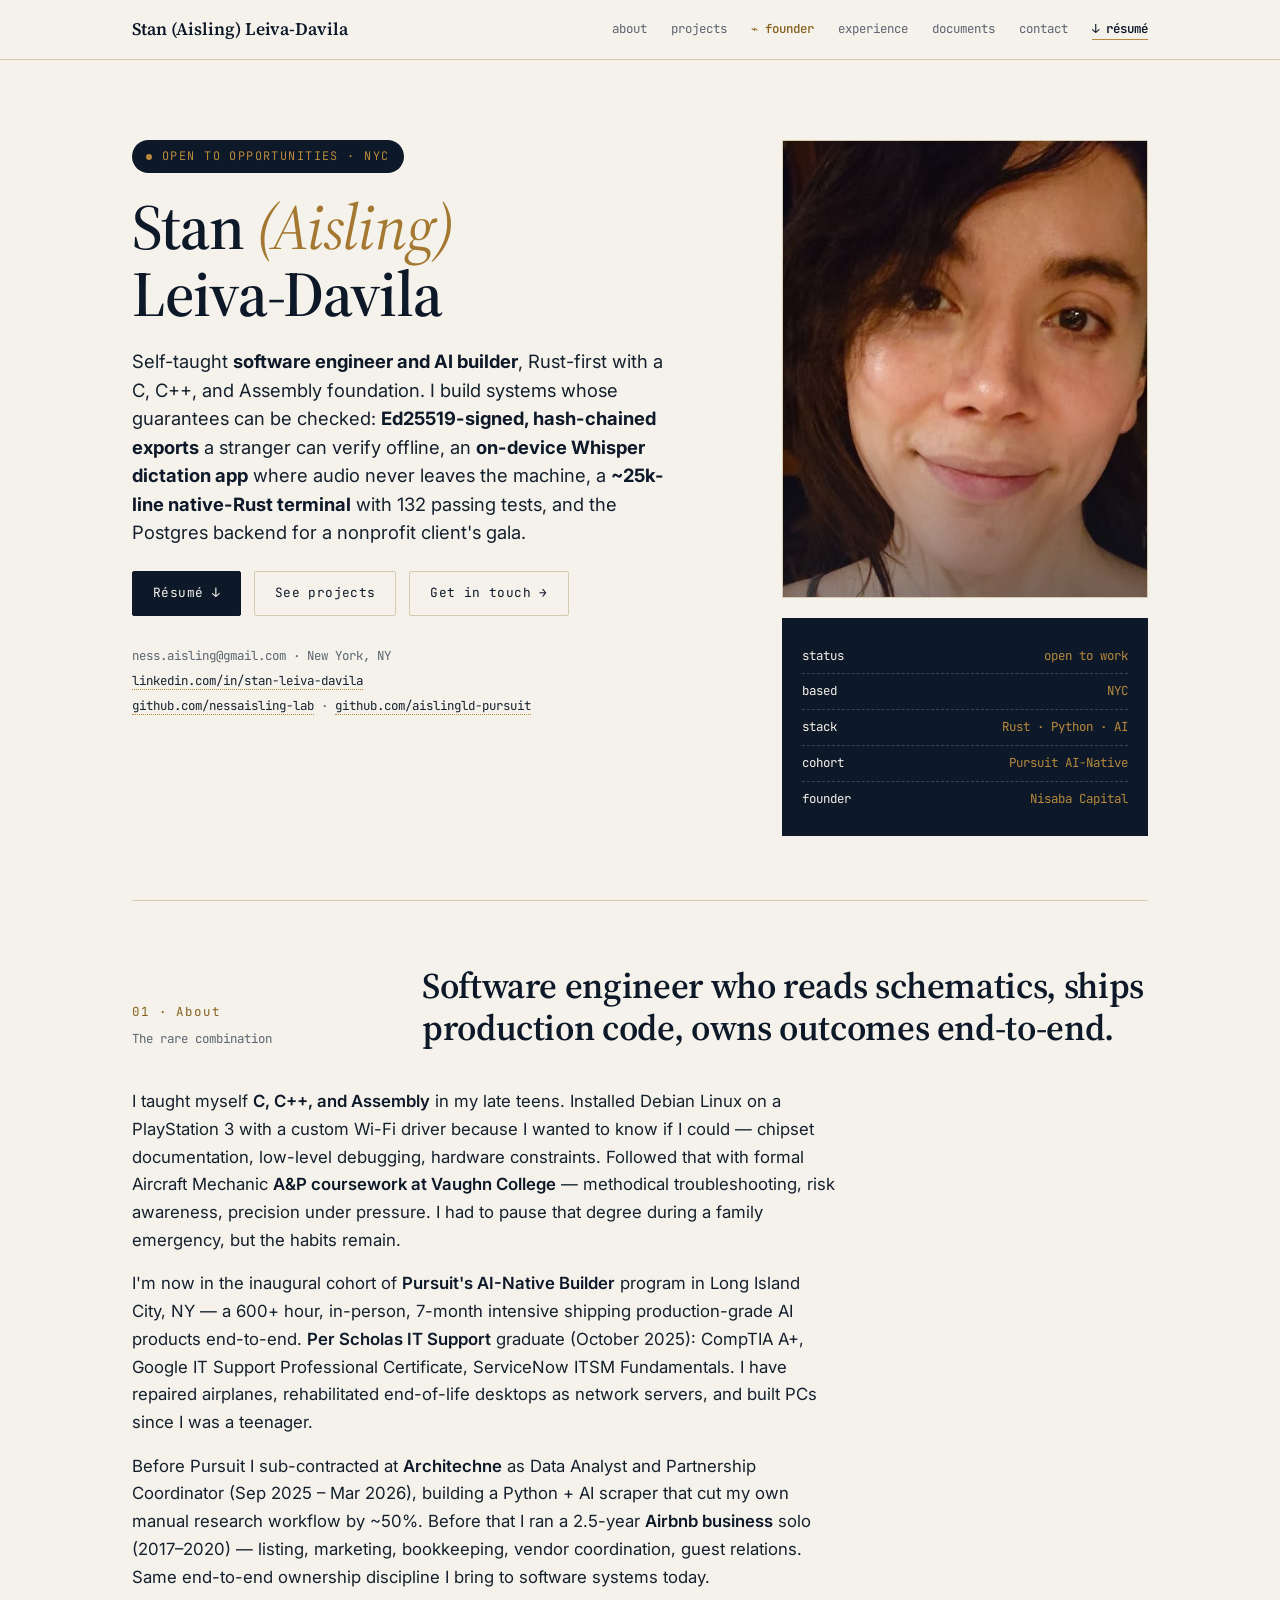
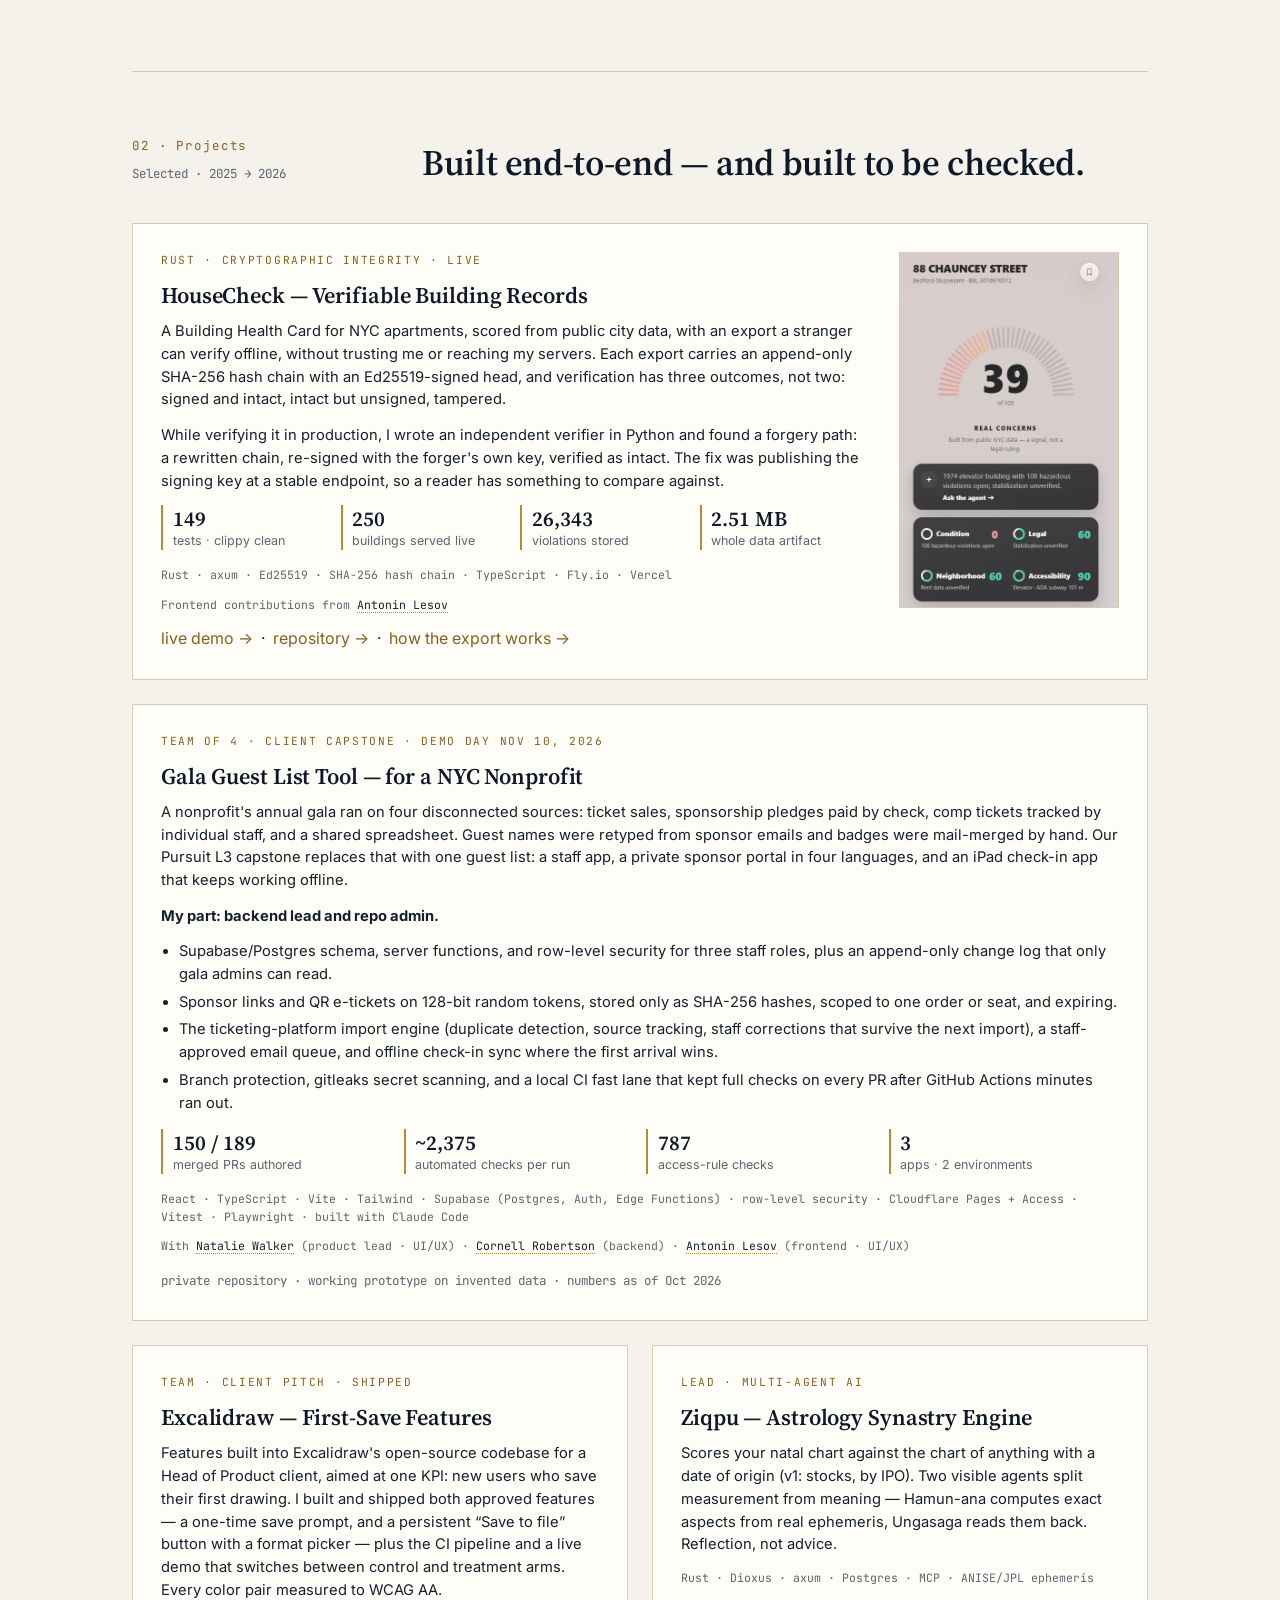
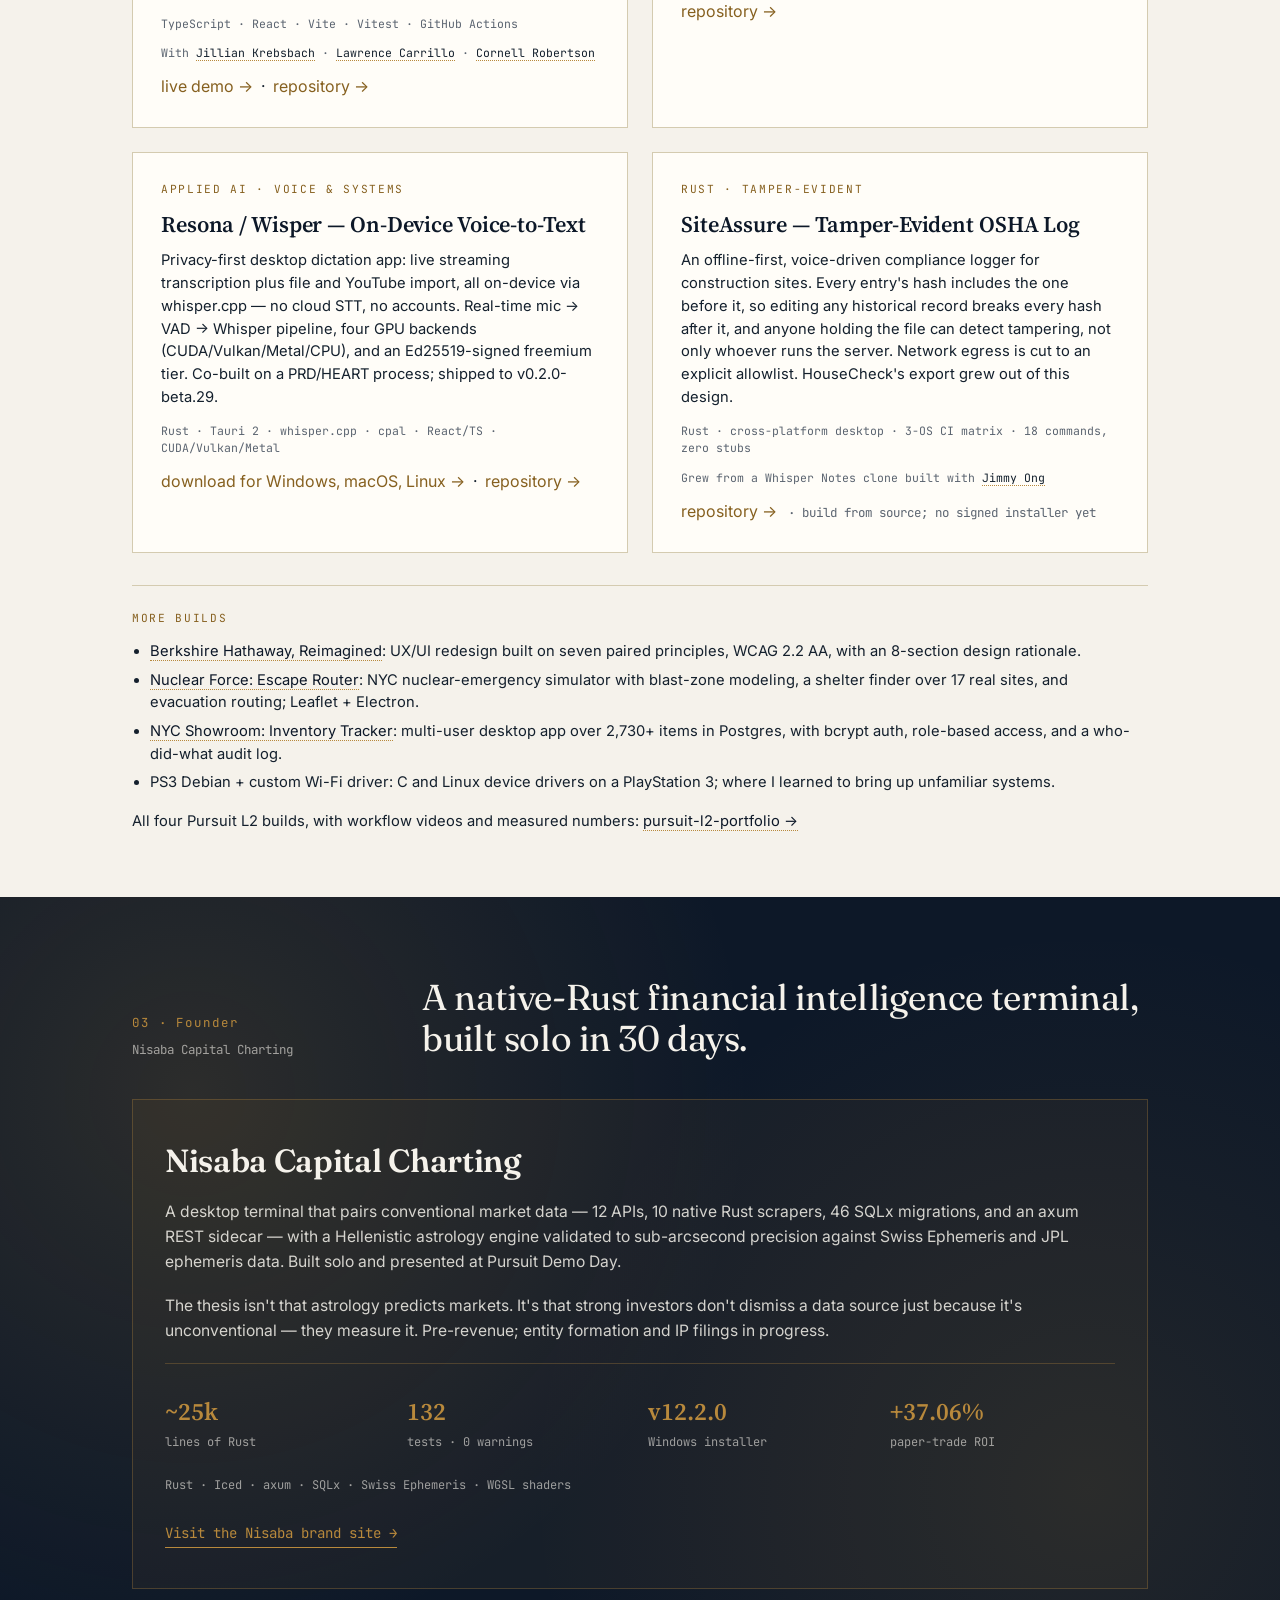
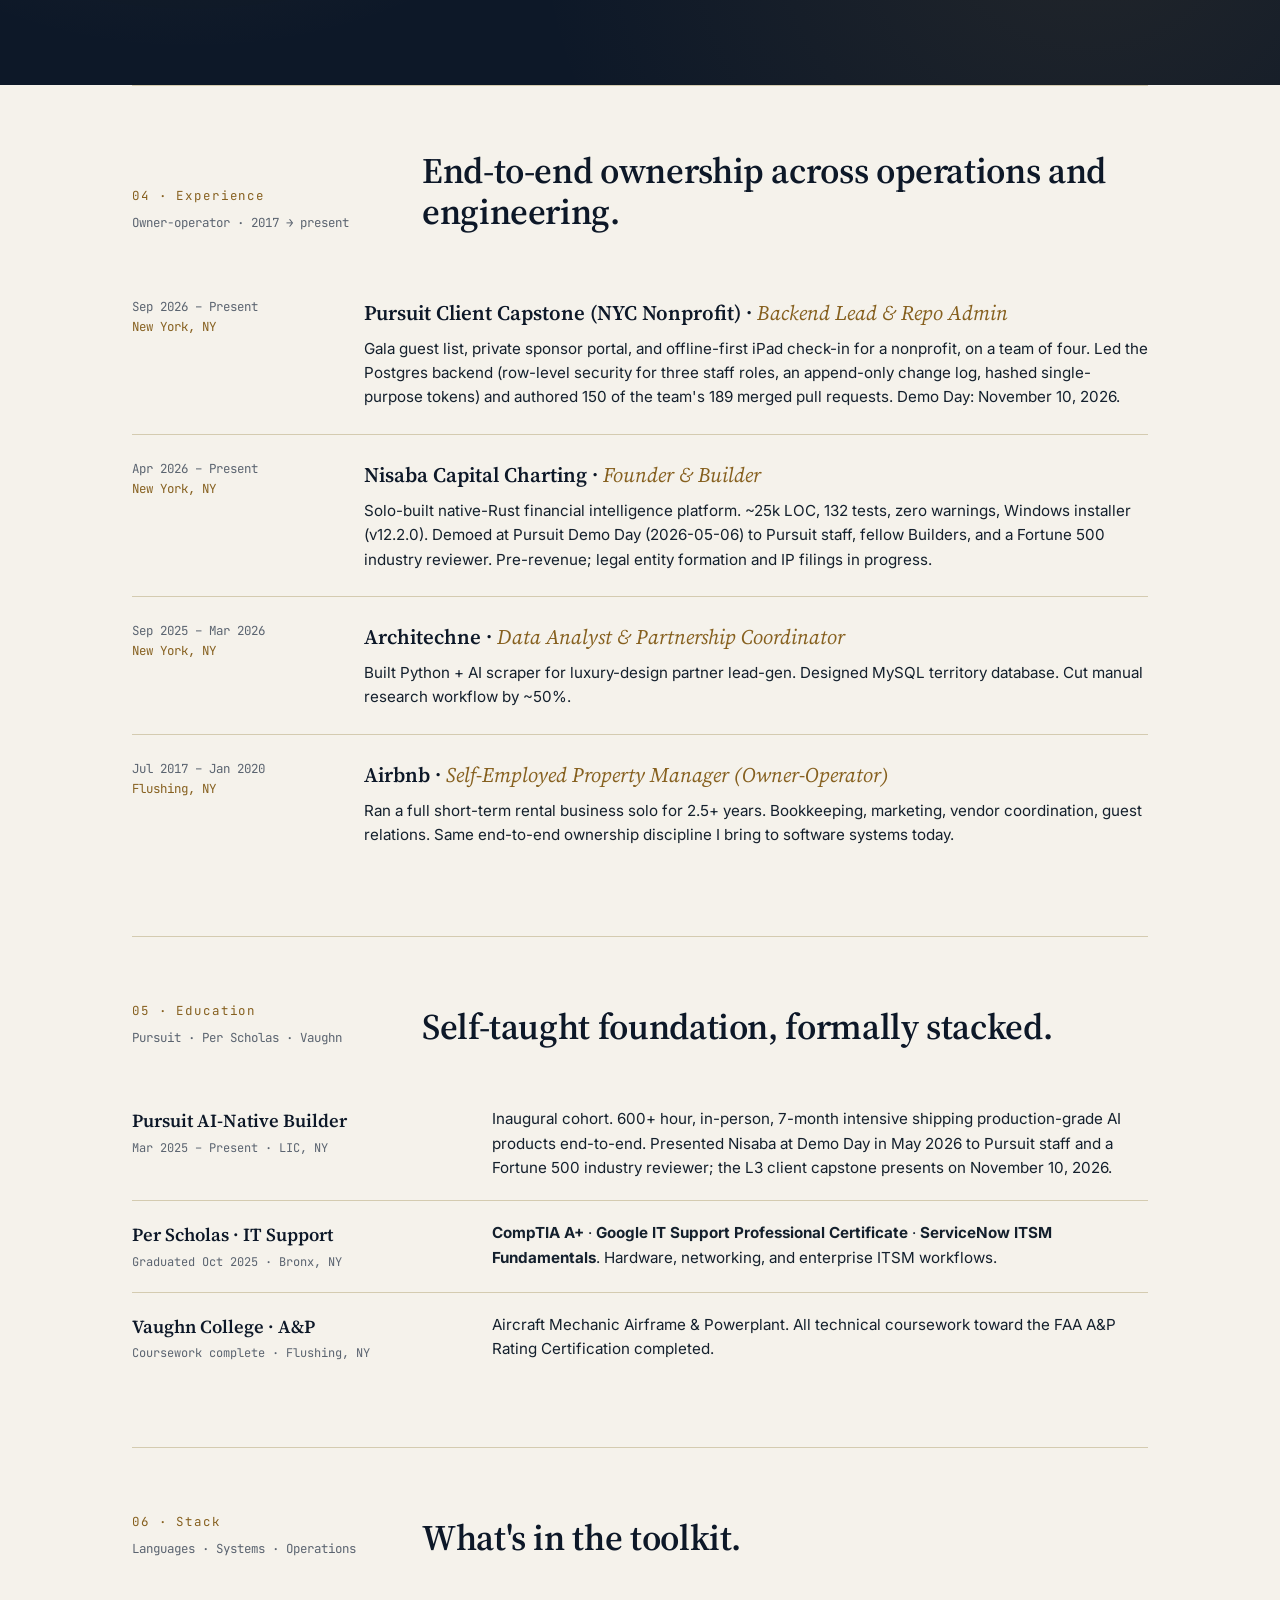
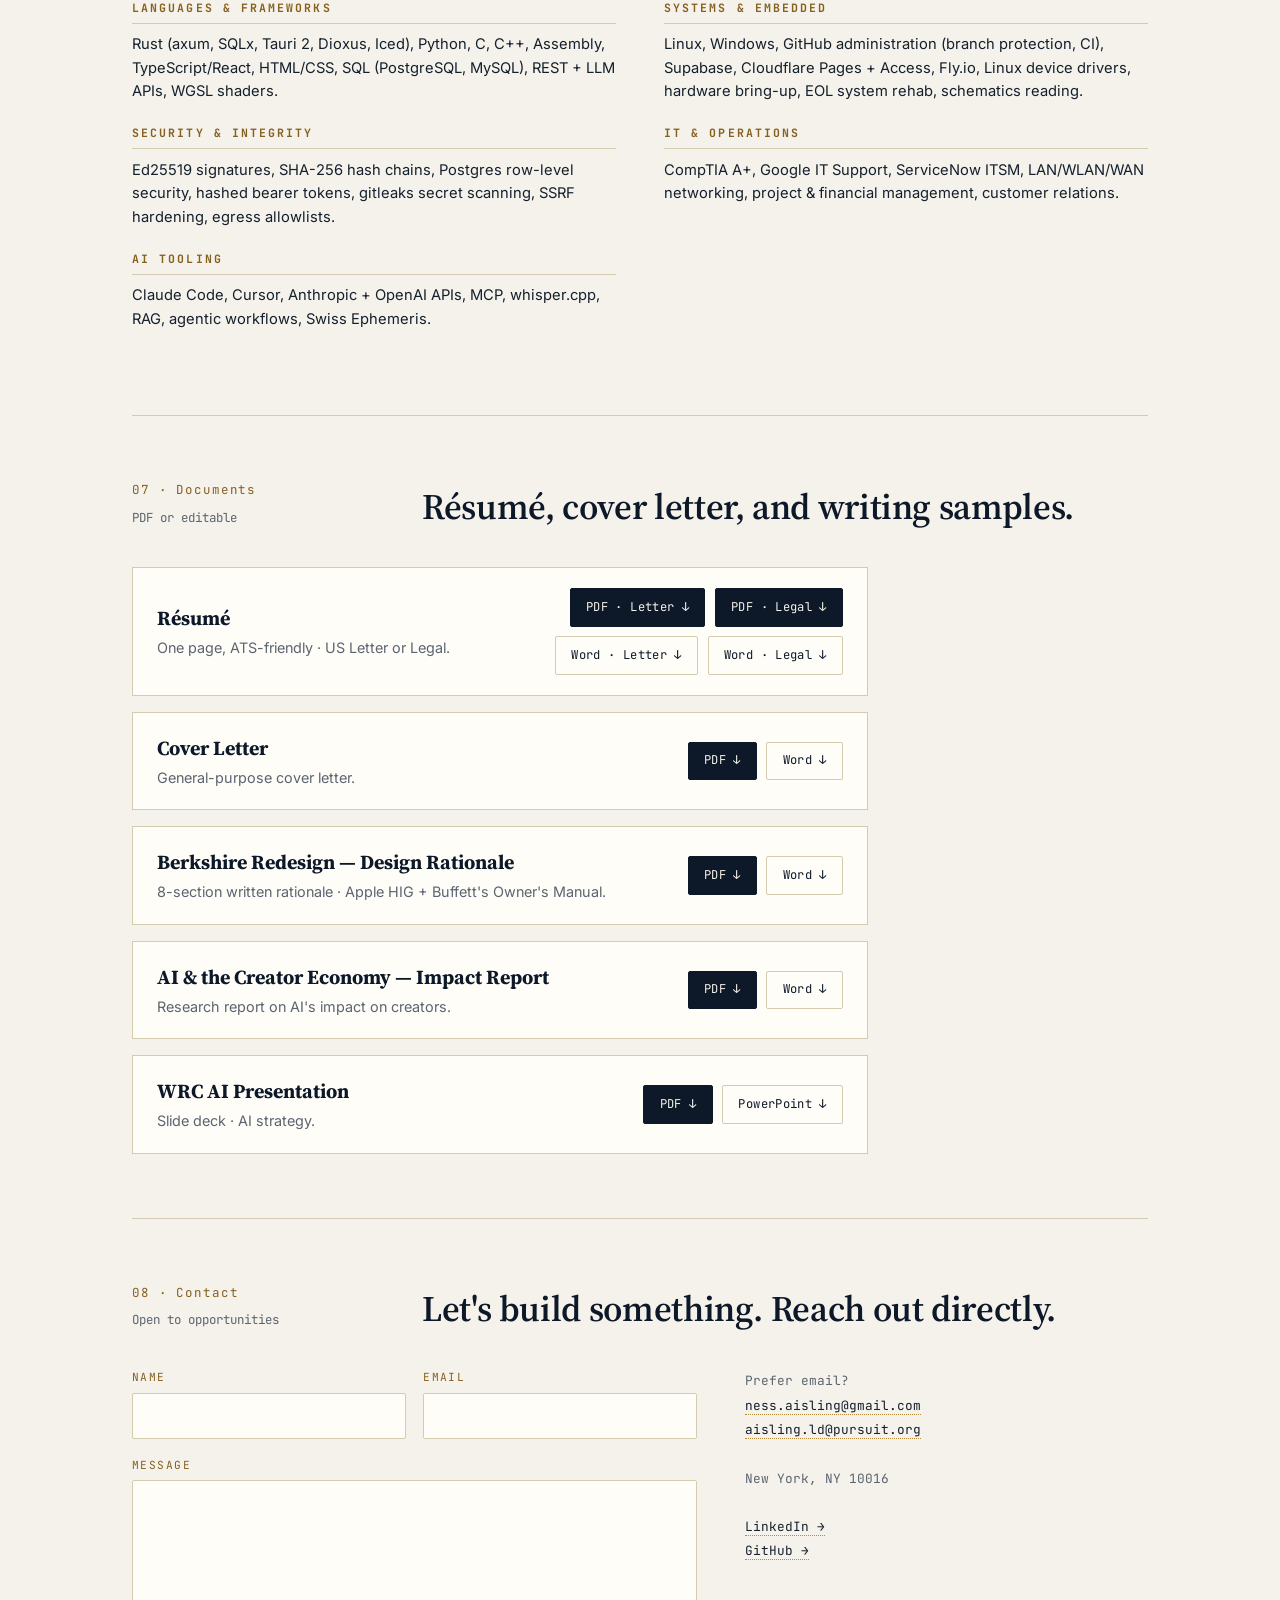
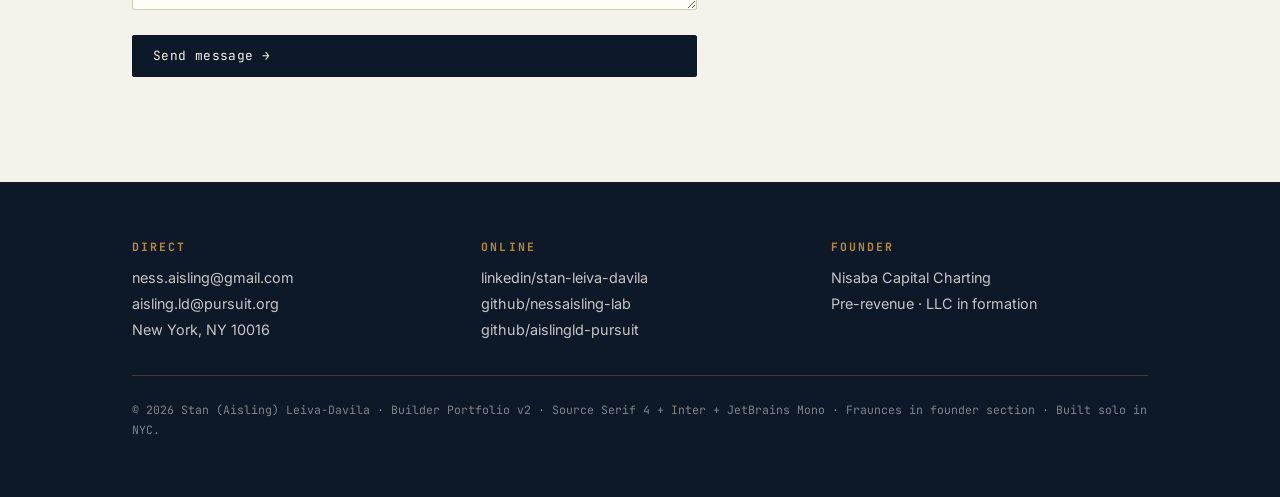
==== commit b9213f4f: "Resona card: link the v0.2.0-beta.29 installers Co-Authored-By: Claude Opus 5.5 <noreply@anthropic.c" ====
--- a/index.html
+++ b/index.html
@@ -669,6 +669,7 @@
         <h3>Resona / Wisper &mdash; On-Device Voice-to-Text</h3>
         <p>Privacy-first desktop dictation app: live streaming transcription plus file and YouTube import, all on-device via whisper.cpp &mdash; no cloud STT, no accounts. Real-time mic &rarr; VAD &rarr; Whisper pipeline, four GPU backends (CUDA/Vulkan/Metal/CPU), and an Ed25519-signed freemium tier. Co-built on a PRD/HEART process; shipped to v0.2.0-beta.29.</p>
         <p class="stats">Rust &middot; Tauri 2 &middot; whisper.cpp &middot; cpal &middot; React/TS &middot; CUDA/Vulkan/Metal</p>
+        <a href="https://github.com/aislingld-pursuit/L2-Clone-Prodject/releases/tag/v0.2.0-beta.29" target="_blank" rel="noopener">download for Windows, macOS, Linux &rarr;</a> &nbsp;&middot;&nbsp;
         <a href="https://github.com/aislingld-pursuit/L2-Clone-Prodject" target="_blank" rel="noopener">repository &rarr;</a>
       </div>
 
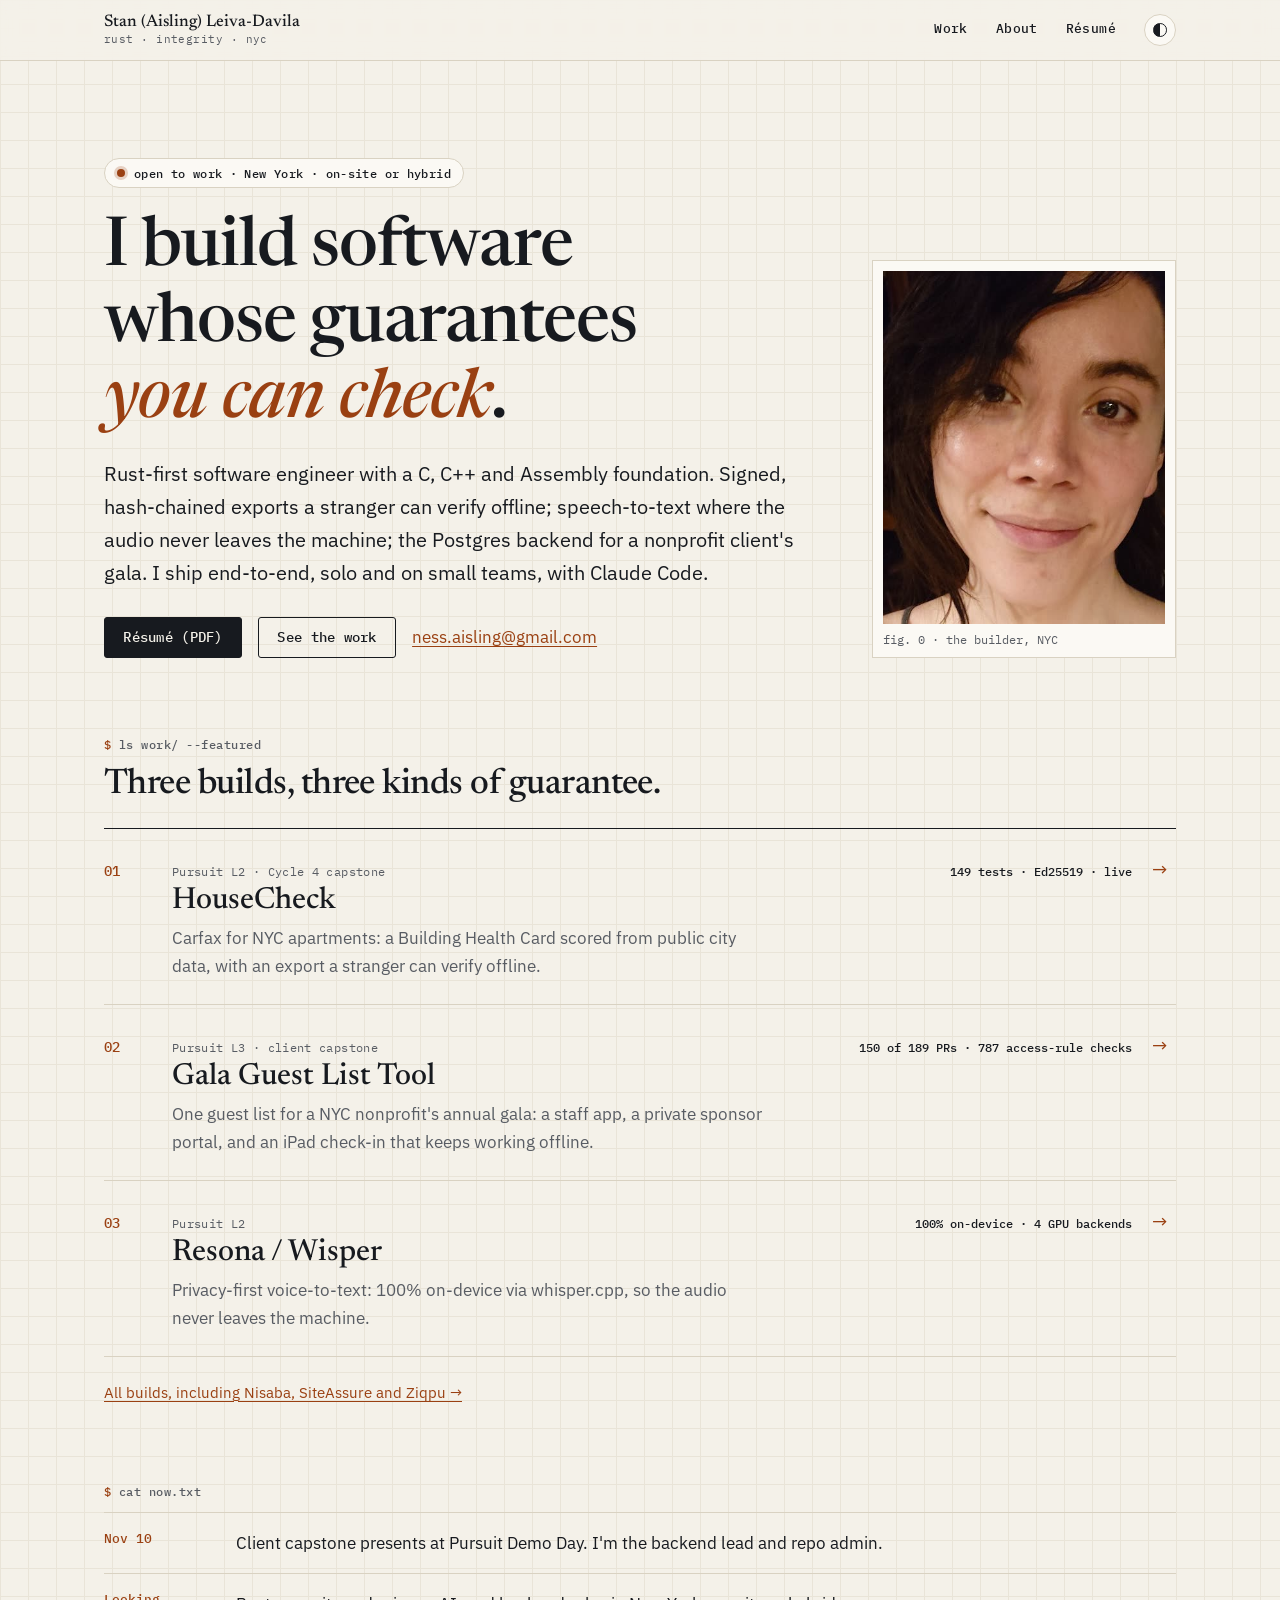
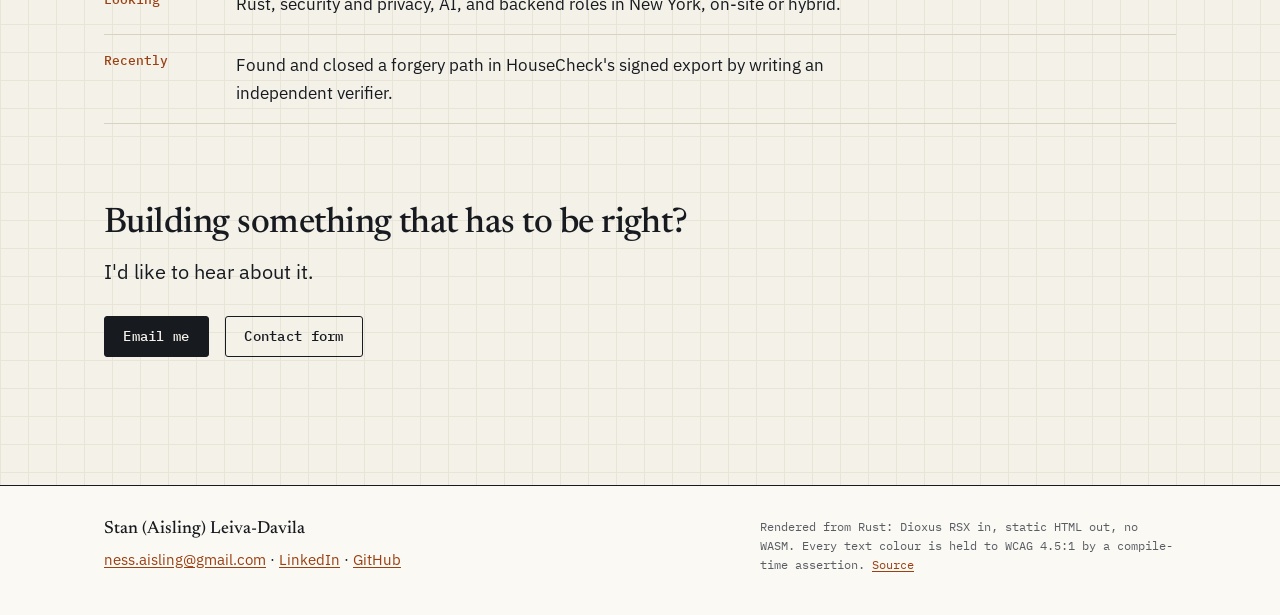
==== commit 5ebaadc1: "Rebuild the portfolio as a multi-page site rendered from Rust The one long page becomes Home, Work, " ====
--- a/index.html
+++ b/index.html
@@ -2,1014 +2,38 @@
 <html lang="en">
 <head>
 <meta charset="utf-8">
-<meta name="viewport" content="width=device-width,initial-scale=1">
-<title>Stan (Aisling) Leiva-Davila — Software Engineer & AI Builder</title>
-<meta name="description" content="Stan (Aisling) Leiva-Davila — self-taught software engineer and AI builder in NYC. Native Rust systems with verifiable, signed exports, on-device AI, and full-stack apps, shipped end-to-end. Pursuit AI-Native Builder program.">
-<meta property="og:title" content="Stan (Aisling) Leiva-Davila — Software Engineer & AI Builder">
-<meta property="og:description" content="Rust systems, on-device AI, and full-stack apps — shipped end-to-end. NYC.">
+<meta name="viewport" content="width=device-width, initial-scale=1">
+<title>Stan (Aisling) Leiva-Davila · Software engineer, Rust-first</title>
+<meta name="description" content="Stan (Aisling) Leiva-Davila: Rust-first software engineer in NYC who builds systems whose guarantees can be checked.">
+<link rel="canonical" href="https://nessaisling-lab.github.io/aisling-builder-portfolio/">
 <meta property="og:type" content="website">
+<meta property="og:title" content="Stan (Aisling) Leiva-Davila · Software engineer, Rust-first">
+<meta property="og:description" content="Stan (Aisling) Leiva-Davila: Rust-first software engineer in NYC who builds systems whose guarantees can be checked.">
 <meta property="og:url" content="https://nessaisling-lab.github.io/aisling-builder-portfolio/">
 <meta property="og:image" content="https://nessaisling-lab.github.io/aisling-builder-portfolio/assets/og-image.png">
-<meta property="og:image:width" content="1200">
-<meta property="og:image:height" content="630">
-<meta property="og:image:alt" content="Stan (Aisling) Leiva-Davila — Software Engineer & AI Builder, NYC">
 <meta name="twitter:card" content="summary_large_image">
-<meta name="theme-color" content="#0d1828">
-<link rel="icon" type="image/png" sizes="32x32" href="assets/favicon-32.png">
-<link rel="icon" type="image/svg+xml" href="assets/favicon.svg">
+<meta name="theme-color" content="#F4F1E9" media="(prefers-color-scheme: light)">
+<meta name="theme-color" content="#121417" media="(prefers-color-scheme: dark)">
+<link rel="icon" href="assets/favicon.svg" type="image/svg+xml">
+<link rel="icon" href="assets/favicon-32.png" sizes="32x32">
 <link rel="apple-touch-icon" href="assets/apple-touch-icon.png">
+<script>try{var m=localStorage.getItem('theme');if(m)document.documentElement.dataset.theme=m}catch(e){}</script>
 <link rel="preconnect" href="https://fonts.googleapis.com">
 <link rel="preconnect" href="https://fonts.gstatic.com" crossorigin>
-<link href="https://fonts.googleapis.com/css2?family=Fraunces:opsz,wght@9..144,400;9..144,600&family=Source+Serif+4:opsz,wght@8..60,400;8..60,600&family=Inter:wght@400;500;600;700&family=JetBrains+Mono:wght@400;500&display=swap" rel="stylesheet">
-<style>
-  :root {
-    --paper: #f5f2eb;
-    --paper-soft: #ebe5d4;
-    --navy: #0d1828;
-    --brass: #b8893c;      /* accents, and text on navy */
-    --brass-ink: #86601f;  /* brass for text on light backgrounds (WCAG AA) */
-    --ink: #14202d;
-    --quiet: #5b6470;
-    --rule: #d4cbb0;
-    --card: #fffdf8;
-  }
-  * { box-sizing: border-box; margin: 0; padding: 0; }
-  html { scroll-behavior: smooth; }
-  body {
-    background: var(--paper);
-    color: var(--ink);
-    font-family: 'Inter', system-ui, sans-serif;
-    font-size: 16px;
-    line-height: 1.55;
-    -webkit-font-smoothing: antialiased;
-  }
-  a { color: var(--brass-ink); text-decoration: none; transition: color 0.15s; }
-  a:hover { color: var(--navy); }
-  a:focus-visible, button:focus-visible, summary:focus-visible { outline: 2px solid var(--brass); outline-offset: 3px; border-radius: 2px; }
-  @media (prefers-reduced-motion: reduce) {
-    html { scroll-behavior: auto; }
-    *, *::before, *::after { animation: none !important; transition: none !important; }
-  }
-  .container { max-width: 1080px; margin: 0 auto; padding: 0 2rem; }
-  img { max-width: 100%; height: auto; display: block; }
-
-  /* Nav */
-  nav.top {
-    position: sticky;
-    top: 0;
-    background: rgba(245, 242, 235, 0.95);
-    backdrop-filter: blur(8px);
-    -webkit-backdrop-filter: blur(8px);
-    z-index: 100;
-    border-bottom: 1px solid var(--rule);
-  }
-  nav.top .inner {
-    max-width: 1080px;
-    margin: 0 auto;
-    padding: 1rem 2rem;
-    display: flex;
-    justify-content: space-between;
-    align-items: center;
-  }
-  nav.top .logo {
-    font-family: 'Source Serif 4', Georgia, serif;
-    font-size: 1.1rem;
-    font-weight: 600;
-    color: var(--navy);
-    letter-spacing: -0.005em;
-  }
-  nav.top .links {
-    font-family: 'JetBrains Mono', monospace;
-    font-size: 0.78rem;
-    display: flex;
-    gap: 1.5rem;
-  }
-  nav.top .links a { color: var(--quiet); text-decoration: none; }
-  nav.top .links a:hover { color: var(--navy); }
-  nav.top .links .founder-link { color: var(--brass-ink); font-weight: 500; }
-  nav.top .links .resume-link { color: var(--navy); font-weight: 600; border-bottom: 1px solid var(--brass); padding-bottom: 1px; }
-  nav.top .links .resume-link:hover { color: var(--brass-ink); }
-
-  /* Buttons */
-  .btn-row { display: flex; gap: 0.8rem; flex-wrap: wrap; margin: 0 0 1.75rem; }
-  .btn {
-    font-family: 'JetBrains Mono', monospace;
-    font-size: 0.8rem;
-    letter-spacing: 0.03em;
-    padding: 0.72rem 1.25rem;
-    border-radius: 2px;
-    display: inline-flex;
-    align-items: center;
-    gap: 0.5rem;
-    transition: background 0.15s, color 0.15s, border-color 0.15s, transform 0.15s;
-    cursor: pointer;
-  }
-  .btn-primary { background: var(--navy); color: var(--paper); border: 1px solid var(--navy); }
-  .btn-primary:hover { background: var(--brass); border-color: var(--brass); color: var(--navy); transform: translateY(-1px); }
-  .btn-ghost { background: transparent; color: var(--navy); border: 1px solid var(--rule); }
-  .btn-ghost:hover { border-color: var(--brass); color: var(--brass-ink); transform: translateY(-1px); }
-  .btn-sm { padding: 0.55rem 0.95rem; font-size: 0.76rem; }
-
-  /* Contact form */
-  .contact-form { display: grid; gap: 1.1rem; max-width: 42rem; }
-  .contact-form .field2 { display: grid; grid-template-columns: 1fr 1fr; gap: 1.1rem; }
-  .contact-form label {
-    font-family: 'JetBrains Mono', monospace;
-    font-size: 0.7rem;
-    letter-spacing: 0.13em;
-    text-transform: uppercase;
-    color: var(--brass-ink);
-    display: block;
-    margin-bottom: 0.4rem;
-  }
-  .contact-form input, .contact-form textarea {
-    width: 100%;
-    padding: 0.78rem 0.95rem;
-    background: var(--card);
-    border: 1px solid var(--rule);
-    font-family: 'Inter', sans-serif;
-    font-size: 0.95rem;
-    color: var(--ink);
-    border-radius: 2px;
-    transition: border-color 0.15s;
-  }
-  .contact-form input:focus, .contact-form textarea:focus { outline: none; border-color: var(--brass); box-shadow: 0 0 0 3px rgba(184, 137, 60, 0.25); }
-  .contact-form textarea { resize: vertical; min-height: 130px; line-height: 1.55; }
-  .contact-form .form-status {
-    font-family: 'JetBrains Mono', monospace;
-    font-size: 0.8rem;
-    margin-top: 0.25rem;
-    min-height: 1.2rem;
-  }
-  .contact-form .form-status.ok { color: #2f7d4f; }
-  .contact-form .form-status.err { color: #b23b3b; }
-  .contact-wrap { display: grid; grid-template-columns: 1.4fr 1fr; gap: 3rem; align-items: start; }
-  .contact-aside {
-    font-family: 'JetBrains Mono', monospace;
-    font-size: 0.8rem;
-    color: var(--quiet);
-    line-height: 1.9;
-  }
-  .contact-aside a { color: var(--ink); border-bottom: 1px dotted var(--brass); }
-
-  /* Document hub */
-  .doc-list { display: grid; gap: 1rem; max-width: 46rem; }
-  .doc-card {
-    background: var(--card);
-    border: 1px solid var(--rule);
-    padding: 1.25rem 1.5rem;
-    display: flex;
-    justify-content: space-between;
-    align-items: center;
-    gap: 1.5rem;
-  }
-  .doc-card .doc-meta h3 { font-family: 'Source Serif 4', Georgia, serif; font-size: 1.25rem; color: var(--navy); margin-bottom: 0.2rem; }
-  .doc-card .doc-meta p { font-size: 0.9rem; color: var(--quiet); margin: 0; }
-  .doc-actions { display: flex; gap: 0.6rem; flex-shrink: 0; flex-wrap: wrap; justify-content: flex-end; max-width: 21rem; }
-
-  /* Hero */
-  .hero { padding: 5rem 0 4rem; display: grid; grid-template-columns: 1.6fr 1fr; gap: 4rem; align-items: start; }
-  .hero .label {
-    font-family: 'JetBrains Mono', monospace;
-    font-size: 0.72rem;
-    letter-spacing: 0.2em;
-    text-transform: uppercase;
-    color: var(--brass-ink);
-    margin-bottom: 1.5rem;
-  }
-  .hero h1 {
-    font-family: 'Source Serif 4', Georgia, serif;
-    font-size: clamp(2.5rem, 5.5vw, 4rem);
-    line-height: 1.05;
-    letter-spacing: -0.02em;
-    font-weight: 600;
-    color: var(--navy);
-    margin-bottom: 1.25rem;
-  }
-  .hero h1 .pref { font-style: italic; color: #a47830; font-weight: 400; } /* large text: 3.5:1 on paper */
-  .hero .lede {
-    font-size: 1.15rem;
-    color: var(--ink);
-    line-height: 1.55;
-    margin-bottom: 1.5rem;
-    max-width: 34rem;
-  }
-  .hero .lede strong { color: var(--navy); }
-  .hero .meta {
-    font-family: 'JetBrains Mono', monospace;
-    font-size: 0.78rem;
-    color: var(--quiet);
-    line-height: 2;
-  }
-  .hero .meta a { color: var(--ink); border-bottom: 1px dotted var(--brass); }
-
-  /* Founder badge */
-  .founder-badge {
-    display: inline-flex;
-    align-items: center;
-    gap: 0.6rem;
-    background: var(--navy);
-    color: var(--brass);
-    padding: 0.45rem 0.9rem;
-    border-radius: 999px;
-    font-family: 'JetBrains Mono', monospace;
-    font-size: 0.74rem;
-    letter-spacing: 0.12em;
-    text-transform: uppercase;
-    margin-bottom: 1.25rem;
-  }
-  .founder-badge .dot {
-    width: 6px;
-    height: 6px;
-    border-radius: 50%;
-    background: var(--brass);
-    animation: pulse 2s ease-in-out infinite;
-  }
-  @keyframes pulse {
-    0%, 100% { opacity: 0.4; }
-    50% { opacity: 1; }
-  }
-
-  .hero-side .photo {
-    width: 100%;
-    aspect-ratio: 4 / 5;
-    background-color: var(--paper-soft);
-    border: 1px solid var(--rule);
-    margin-bottom: 1.25rem;
-    position: relative;
-    overflow: hidden;
-  }
-  .hero-side .photo img { width: 100%; height: 100%; object-fit: cover; object-position: center top; }
-  .hero-side .photo::after {
-    content: "";
-    position: absolute;
-    inset: 0;
-    background: linear-gradient(180deg, transparent 60%, rgba(13, 24, 40, 0.45) 100%);
-    pointer-events: none;
-  }
-  .hero-side .quickstats {
-    background: var(--navy);
-    color: var(--paper);
-    padding: 1.25rem;
-    font-family: 'JetBrains Mono', monospace;
-    font-size: 0.78rem;
-    line-height: 1.9;
-  }
-  .hero-side .quickstats .row {
-    display: flex;
-    justify-content: space-between;
-    border-bottom: 1px dashed rgba(245, 242, 235, 0.2);
-    padding: 0.35rem 0;
-  }
-  .hero-side .quickstats .row:last-child { border-bottom: none; }
-  .hero-side .quickstats .v { color: var(--brass); }
-
-  /* Section heads */
-  section { padding: 4rem 0; border-top: 1px solid var(--rule); }
-  section[id] { scroll-margin-top: 4.5rem; }
-  .section-head {
-    display: grid;
-    grid-template-columns: 1fr 3fr;
-    gap: 3rem;
-    margin-bottom: 2.5rem;
-    align-items: end;
-  }
-  .section-head .num {
-    font-family: 'JetBrains Mono', monospace;
-    font-size: 0.78rem;
-    color: var(--brass-ink);
-    letter-spacing: 0.15em;
-  }
-  .section-head h2 {
-    font-family: 'Source Serif 4', Georgia, serif;
-    font-size: 2.25rem;
-    font-weight: 600;
-    letter-spacing: -0.01em;
-    color: var(--navy);
-    line-height: 1.15;
-  }
-  .section-head .sub {
-    font-family: 'JetBrains Mono', monospace;
-    font-size: 0.78rem;
-    color: var(--quiet);
-    margin-top: 0.5rem;
-  }
-
-  /* About block */
-  .about-body { max-width: 44rem; }
-  .about-body p { font-size: 1.05rem; line-height: 1.65; margin-bottom: 1rem; }
-  .about-body strong { color: var(--navy); font-weight: 600; }
-
-  /* Founder section — Nisaba grimoire palette */
-  #founder {
-    background: var(--navy);
-    color: var(--paper);
-    padding: 5rem 0 6rem;
-    border-top: 0;
-    position: relative;
-    overflow: hidden;
-  }
-  #founder::before {
-    content: "";
-    position: absolute;
-    inset: 0;
-    background:
-      radial-gradient(circle at 15% 25%, rgba(184, 137, 60, 0.18), transparent 45%),
-      radial-gradient(circle at 85% 75%, rgba(184, 137, 60, 0.12), transparent 45%);
-    pointer-events: none;
-    z-index: 0;
-  }
-  #founder .container { position: relative; z-index: 1; }
-  #founder .section-head h2 { color: var(--paper); font-family: 'Fraunces', serif; font-weight: 400; }
-  #founder .section-head .num { color: var(--brass); }
-  #founder .section-head .sub { color: rgba(245, 242, 235, 0.6); }
-
-  .nisaba-card {
-    background: rgba(184, 137, 60, 0.06);
-    border: 1px solid rgba(184, 137, 60, 0.3);
-    padding: 2.25rem 2rem 2.5rem;
-    margin-top: 1.5rem;
-  }
-  .nisaba-card h3 {
-    font-family: 'Fraunces', serif;
-    font-size: 2rem;
-    font-weight: 600;
-    color: var(--paper);
-    margin-bottom: 0.8rem;
-    letter-spacing: -0.01em;
-  }
-  .nisaba-card .stack-line {
-    font-family: 'JetBrains Mono', monospace;
-    font-size: 0.75rem;
-    color: rgba(245, 242, 235, 0.6);
-    margin: 1.5rem 0 0;
-  }
-  .nisaba-card p { color: rgba(245, 242, 235, 0.85); font-size: 0.98rem; margin-bottom: 1.2rem; line-height: 1.6; }
-  .nisaba-card .stats-row {
-    display: grid;
-    grid-template-columns: repeat(4, 1fr);
-    gap: 1rem;
-    padding-top: 1.75rem;
-    border-top: 1px solid rgba(184, 137, 60, 0.3);
-    font-family: 'JetBrains Mono', monospace;
-    font-size: 0.75rem;
-    color: rgba(245, 242, 235, 0.6);
-  }
-  .nisaba-card .stats-row .v {
-    display: block;
-    color: var(--brass);
-    font-size: 1.55rem;
-    font-weight: 600;
-    margin-bottom: 0.2rem;
-    font-family: 'Source Serif 4', serif;
-  }
-  .nisaba-card .cta-link {
-    display: inline-block;
-    color: var(--brass);
-    font-family: 'JetBrains Mono', monospace;
-    font-size: 0.88rem;
-    border-bottom: 1px solid var(--brass);
-    padding-bottom: 2px;
-    margin-top: 1.75rem;
-  }
-  .nisaba-card .cta-link:hover { color: var(--paper); }
-
-  /* Projects */
-  .projects-grid {
-    display: grid;
-    grid-template-columns: repeat(2, 1fr);
-    gap: 1.5rem;
-  }
-  .card {
-    background: var(--card);
-    border: 1px solid var(--rule);
-    padding: 1.75rem;
-    transition: transform 0.2s, box-shadow 0.2s;
-  }
-  .card:hover {
-    transform: translateY(-2px);
-    box-shadow: 0 20px 40px -25px rgba(13, 24, 40, 0.25);
-  }
-  .card .tag {
-    font-family: 'JetBrains Mono', monospace;
-    font-size: 0.7rem;
-    letter-spacing: 0.15em;
-    text-transform: uppercase;
-    color: var(--brass-ink);
-    margin-bottom: 0.6rem;
-  }
-  .card h3 {
-    font-family: 'Source Serif 4', Georgia, serif;
-    font-size: 1.4rem;
-    font-weight: 600;
-    color: var(--navy);
-    margin-bottom: 0.4rem;
-    letter-spacing: -0.005em;
-  }
-  .card p { font-size: 0.92rem; color: var(--ink); margin-bottom: 0.8rem; line-height: 1.55; }
-  .card .stats {
-    font-family: 'JetBrains Mono', monospace;
-    font-size: 0.72rem;
-    color: var(--quiet);
-    margin-bottom: 0.75rem;
-  }
-  .card .stats a { color: var(--ink); border-bottom: 1px dotted var(--brass); }
-  .card .stats a:hover { color: var(--brass-ink); }
-  .card .note { font-family: 'JetBrains Mono', monospace; font-size: 0.78rem; color: var(--quiet); }
-  /* Featured cards span both columns; HouseCheck carries a screenshot beside the text */
-  .card.feature { grid-column: 1 / -1; display: grid; grid-template-columns: 1fr 220px; gap: 2rem; align-items: start; }
-  .card.feature.text-only { display: block; }
-  .card figure img { border: 1px solid var(--rule); }
-  .card ul { padding-left: 1.1rem; margin-bottom: 0.9rem; }
-  .card li { font-size: 0.92rem; line-height: 1.55; margin-bottom: 0.3rem; }
-  .card .figs { display: grid; grid-template-columns: repeat(4, 1fr); gap: 0.75rem; margin: 0.4rem 0 1rem; }
-  .card .figs div { border-left: 2px solid var(--brass); padding-left: 0.6rem; font-size: 0.78rem; color: var(--quiet); line-height: 1.35; }
-  .card .figs .v { display: block; font-family: 'Source Serif 4', Georgia, serif; font-size: 1.3rem; font-weight: 600; color: var(--navy); }
-  .more-builds { margin-top: 2rem; padding-top: 1.5rem; border-top: 1px solid var(--rule); }
-  .more-builds .label { font-family: 'JetBrains Mono', monospace; font-size: 0.7rem; letter-spacing: 0.15em; text-transform: uppercase; color: var(--brass-ink); margin-bottom: 0.8rem; }
-  .more-builds ul { padding-left: 1.1rem; margin-bottom: 1rem; }
-  .more-builds li { font-size: 0.92rem; line-height: 1.55; margin-bottom: 0.35rem; }
-  .more-builds a { color: var(--navy); border-bottom: 1px dotted var(--brass); }
-  .more-builds p { font-size: 0.92rem; }
-
-  /* Experience timeline */
-  .timeline .row {
-    display: grid;
-    grid-template-columns: 200px 1fr;
-    gap: 2rem;
-    padding: 1.5rem 0;
-    border-bottom: 1px solid var(--rule);
-  }
-  .timeline .row:last-child { border-bottom: none; }
-  .timeline .when {
-    font-family: 'JetBrains Mono', monospace;
-    font-size: 0.78rem;
-    color: var(--quiet);
-    line-height: 1.6;
-  }
-  .timeline h4 {
-    font-family: 'Source Serif 4', Georgia, serif;
-    font-size: 1.3rem;
-    font-weight: 600;
-    color: var(--navy);
-    margin-bottom: 0.25rem;
-  }
-  .timeline .role { font-style: italic; color: var(--brass-ink); font-weight: 400; }
-  .timeline .when .where { color: var(--brass-ink); }
-  .timeline .row p { font-size: 0.95rem; margin-top: 0.5rem; line-height: 1.6; }
-
-  /* Skills */
-  .skills-grid { display: grid; grid-template-columns: repeat(2, 1fr); gap: 1.5rem 3rem; }
-  .skills-grid .col h4 {
-    font-family: 'JetBrains Mono', monospace;
-    font-size: 0.72rem;
-    letter-spacing: 0.18em;
-    text-transform: uppercase;
-    color: var(--brass-ink);
-    margin-bottom: 0.6rem;
-    padding-bottom: 0.4rem;
-    border-bottom: 1px solid var(--rule);
-  }
-  .skills-grid .col p { font-size: 0.92rem; margin-bottom: 1.25rem; line-height: 1.6; }
-
-  /* Education */
-  .ed-row {
-    display: grid;
-    grid-template-columns: 1fr 2fr;
-    gap: 2rem;
-    padding: 1.25rem 0;
-    border-bottom: 1px solid var(--rule);
-  }
-  .ed-row:last-child { border-bottom: none; }
-  .ed-row .left h4 { font-family: 'Source Serif 4', serif; font-size: 1.15rem; font-weight: 600; color: var(--navy); }
-  .ed-row .left .when { font-family: 'JetBrains Mono', monospace; font-size: 0.75rem; color: var(--quiet); margin-top: 0.2rem; }
-  .ed-row p { font-size: 0.95rem; line-height: 1.6; }
-
-  /* Footer */
-  footer {
-    background: var(--navy);
-    color: rgba(245, 242, 235, 0.7);
-    padding: 3.5rem 0;
-  }
-  footer .grid { display: grid; grid-template-columns: repeat(3, 1fr); gap: 2rem; }
-  footer h5 {
-    font-family: 'JetBrains Mono', monospace;
-    font-size: 0.72rem;
-    letter-spacing: 0.18em;
-    color: var(--brass);
-    margin-bottom: 0.6rem;
-    text-transform: uppercase;
-  }
-  footer p, footer a { color: rgba(245, 242, 235, 0.8); font-size: 0.9rem; line-height: 1.8; }
-  footer a:hover { color: var(--brass); }
-  footer .colophon { margin-top: 2rem; padding-top: 1.5rem; border-top: 1px solid rgba(184, 137, 60, 0.3); font-family: 'JetBrains Mono', monospace; font-size: 0.72rem; color: rgba(245, 242, 235, 0.5); }
-
-  @media (max-width: 720px) {
-    .hero, .projects-grid, .section-head, .skills-grid, .ed-row, footer .grid { grid-template-columns: 1fr; gap: 2rem; }
-    .contact-form .field2, .contact-wrap { grid-template-columns: 1fr; }
-    .doc-card { flex-direction: column; align-items: flex-start; gap: 0.9rem; }
-    .doc-actions { justify-content: flex-start; max-width: none; }
-    .timeline .row { grid-template-columns: 1fr; gap: 0.5rem; }
-    .nisaba-card { padding: 1.75rem 1.25rem 2rem; }
-    .nisaba-card .stats-row { grid-template-columns: repeat(2, 1fr); }
-    .card.feature { grid-template-columns: 1fr; }
-    .card.feature figure { max-width: 260px; }
-    .card .figs { grid-template-columns: repeat(2, 1fr); }
-    .container, nav.top .inner { padding-left: 1rem; padding-right: 1rem; }
-    .hero { padding: 3rem 0 3rem; }
-    .section-head { margin-bottom: 1.75rem; }
-    .section-head h2 { font-size: 1.75rem; }
-    /* One-line scrollable nav instead of a wrapped block */
-    nav.top .inner { flex-direction: column; align-items: flex-start; gap: 0.45rem; padding-top: 0.7rem; padding-bottom: 0.6rem; }
-    nav.top .logo { font-size: 1rem; }
-    nav.top .links {
-      width: 100%; gap: 1.1rem; font-size: 0.72rem;
-      overflow-x: auto; white-space: nowrap; scrollbar-width: none;
-      -webkit-overflow-scrolling: touch; padding-bottom: 2px;
-    }
-    nav.top .links::-webkit-scrollbar { display: none; }
-  }
-</style>
+<link href="https://fonts.googleapis.com/css2?family=IBM+Plex+Mono:wght@400;500&family=IBM+Plex+Sans:ital,wght@0,400;0,500;0,600;1,400&family=Newsreader:ital,opsz,wght@0,6..72,400;0,6..72,500;1,6..72,400&display=swap" rel="stylesheet">
+<link rel="stylesheet" href="assets/site.css">
 </head>
 <body>
-
-<nav class="top">
-  <div class="inner">
-    <div class="logo">Stan (Aisling) Leiva-Davila</div>
-    <div class="links">
-      <a href="#about">about</a>
-      <a href="#projects">projects</a>
-      <a href="#founder" class="founder-link">⌁ founder</a>
-      <a href="#experience">experience</a>
-      <a href="#documents">documents</a>
-      <a href="#contact">contact</a>
-      <a href="assets/docs/resume/resume-letter.pdf" class="resume-link" target="_blank" rel="noopener" download>↓ résumé</a>
-    </div>
-  </div>
-</nav>
-
-<div class="container">
-
-  <section class="hero" style="border-top:none;">
-    <div>
-      <span class="founder-badge"><span class="dot"></span>Open to opportunities · NYC</span>
-      <h1>Stan <span class="pref">(Aisling)</span><br>Leiva-Davila</h1>
-      <p class="lede">Self-taught <strong>software engineer and AI builder</strong>, Rust-first with a C, C++, and Assembly foundation. I build systems whose guarantees can be checked: <strong>Ed25519-signed, hash-chained exports</strong> a stranger can verify offline, an <strong>on-device Whisper dictation app</strong> where audio never leaves the machine, a <strong>~25k-line native-Rust terminal</strong> with 132 passing tests, and the Postgres backend for a nonprofit client's gala.</p>
-      <div class="btn-row">
-        <a class="btn btn-primary" href="assets/docs/resume/resume-letter.pdf" target="_blank" rel="noopener" download>Résumé ↓</a>
-        <a class="btn btn-ghost" href="#projects">See projects</a>
-        <a class="btn btn-ghost" href="#contact">Get in touch →</a>
-      </div>
-      <p class="meta">
-        ness.aisling@gmail.com &middot; New York, NY<br>
-        <a href="https://www.linkedin.com/in/stan-leiva-davila/">linkedin.com/in/stan-leiva-davila</a><br>
-        <a href="https://github.com/nessaisling-lab">github.com/nessaisling-lab</a> &middot; <a href="https://github.com/aislingld-pursuit">github.com/aislingld-pursuit</a>
-      </p>
-    </div>
-    <div class="hero-side">
-      <div class="photo"><img src="assets/portrait-placeholder.jpg" alt="Portrait of Stan (Aisling) Leiva-Davila" width="440" height="550" fetchpriority="high"></div>
-      <div class="quickstats">
-        <div class="row"><span>status</span><span class="v">open to work</span></div>
-        <div class="row"><span>based</span><span class="v">NYC</span></div>
-        <div class="row"><span>stack</span><span class="v">Rust · Python · AI</span></div>
-        <div class="row"><span>cohort</span><span class="v">Pursuit AI-Native</span></div>
-        <div class="row"><span>founder</span><span class="v">Nisaba Capital</span></div>
-      </div>
-    </div>
-  </section>
-
-  <section id="about">
-    <div class="section-head">
-      <div>
-        <p class="num">01 &middot; About</p>
-        <p class="sub">The rare combination</p>
-      </div>
-      <h2>Software engineer who reads schematics, ships production code, owns outcomes end-to-end.</h2>
-    </div>
-    <div class="about-body">
-      <p>I taught myself <strong>C, C++, and Assembly</strong> in my late teens. Installed Debian Linux on a PlayStation 3 with a custom Wi-Fi driver because I wanted to know if I could &mdash; chipset documentation, low-level debugging, hardware constraints. Followed that with formal Aircraft Mechanic <strong>A&amp;P coursework at Vaughn College</strong> &mdash; methodical troubleshooting, risk awareness, precision under pressure. I had to pause that degree during a family emergency, but the habits remain.</p>
-      <p>I'm now in the inaugural cohort of <strong>Pursuit's AI-Native Builder</strong> program in Long Island City, NY &mdash; a 600+ hour, in-person, 7-month intensive shipping production-grade AI products end-to-end. <strong>Per Scholas IT Support</strong> graduate (October 2025): CompTIA A+, Google IT Support Professional Certificate, ServiceNow ITSM Fundamentals. I have repaired airplanes, rehabilitated end-of-life desktops as network servers, and built PCs since I was a teenager.</p>
-      <p>Before Pursuit I sub-contracted at <strong>Architechne</strong> as Data Analyst and Partnership Coordinator (Sep 2025 &ndash; Mar 2026), building a Python + AI scraper that cut my own manual research workflow by ~50%. Before that I ran a 2.5-year <strong>Airbnb business</strong> solo (2017&ndash;2020) &mdash; listing, marketing, bookkeeping, vendor coordination, guest relations. Same end-to-end ownership discipline I bring to software systems today.</p>
-    </div>
-  </section>
-
-  <section id="projects">
-    <div class="section-head">
-      <div>
-        <p class="num">02 &middot; Projects</p>
-        <p class="sub">Selected &middot; 2025 &rarr; 2026</p>
-      </div>
-      <h2>Built end-to-end &mdash; and built to be checked.</h2>
-    </div>
-    <div class="projects-grid">
-
-      <div class="card feature">
-        <div>
-          <p class="tag">Rust &middot; Cryptographic integrity &middot; Live</p>
-          <h3>HouseCheck &mdash; Verifiable Building Records</h3>
-          <p>A Building Health Card for NYC apartments, scored from public city data, with an export a stranger can verify offline, without trusting me or reaching my servers. Each export carries an append-only SHA-256 hash chain with an Ed25519-signed head, and verification has three outcomes, not two: signed and intact, intact but unsigned, tampered.</p>
-          <p>While verifying it in production, I wrote an independent verifier in Python and found a forgery path: a rewritten chain, re-signed with the forger's own key, verified as intact. The fix was publishing the signing key at a stable endpoint, so a reader has something to compare against.</p>
-          <div class="figs">
-            <div><span class="v">149</span>tests &middot; clippy clean</div>
-            <div><span class="v">250</span>buildings served live</div>
-            <div><span class="v">26,343</span>violations stored</div>
-            <div><span class="v">2.51 MB</span>whole data artifact</div>
-          </div>
-          <p class="stats">Rust &middot; axum &middot; Ed25519 &middot; SHA-256 hash chain &middot; TypeScript &middot; Fly.io &middot; Vercel</p>
-          <p class="stats">Frontend contributions from <a href="https://github.com/antoninlesov" target="_blank" rel="noopener">Antonin Lesov</a></p>
-          <a href="https://housecheck-wine.vercel.app" target="_blank" rel="noopener">live demo &rarr;</a> &nbsp;&middot;&nbsp;
-          <a href="https://github.com/nessaisling-lab/housecheck" target="_blank" rel="noopener">repository &rarr;</a> &nbsp;&middot;&nbsp;
-          <a href="https://github.com/nessaisling-lab/pursuit-l2-portfolio/tree/main/cycle-4-housecheck#the-export-is-the-hard-part" target="_blank" rel="noopener">how the export works &rarr;</a>
-        </div>
-        <figure><img src="assets/projects/housecheck-health-card.webp" alt="HouseCheck Building Health Card for 88 Chauncey Street, Bedford-Stuyvesant: overall score 39 of 100, labelled Real concerns, with pillar scores Condition 0, Legal 60, Neighborhood 60, Accessibility 90." width="480" height="780" loading="lazy" decoding="async"></figure>
-      </div>
-
-      <div class="card feature text-only">
-        <p class="tag">Team of 4 &middot; Client capstone &middot; Demo Day Nov 10, 2026</p>
-        <h3>Gala Guest List Tool &mdash; for a NYC Nonprofit</h3>
-        <p>A nonprofit's annual gala ran on four disconnected sources: ticket sales, sponsorship pledges paid by check, comp tickets tracked by individual staff, and a shared spreadsheet. Guest names were retyped from sponsor emails and badges were mail-merged by hand. Our Pursuit L3 capstone replaces that with one guest list: a staff app, a private sponsor portal in four languages, and an iPad check-in app that keeps working offline.</p>
-        <p><strong>My part: backend lead and repo admin.</strong></p>
-        <ul>
-          <li>Supabase/Postgres schema, server functions, and row-level security for three staff roles, plus an append-only change log that only gala admins can read.</li>
-          <li>Sponsor links and QR e-tickets on 128-bit random tokens, stored only as SHA-256 hashes, scoped to one order or seat, and expiring.</li>
-          <li>The ticketing-platform import engine (duplicate detection, source tracking, staff corrections that survive the next import), a staff-approved email queue, and offline check-in sync where the first arrival wins.</li>
-          <li>Branch protection, gitleaks secret scanning, and a local CI fast lane that kept full checks on every PR after GitHub Actions minutes ran out.</li>
-        </ul>
-        <div class="figs">
-          <div><span class="v">150 / 189</span>merged PRs authored</div>
-          <div><span class="v">~2,375</span>automated checks per run</div>
-          <div><span class="v">787</span>access-rule checks</div>
-          <div><span class="v">3</span>apps &middot; 2 environments</div>
-        </div>
-        <p class="stats">React &middot; TypeScript &middot; Vite &middot; Tailwind &middot; Supabase (Postgres, Auth, Edge Functions) &middot; row-level security &middot; Cloudflare Pages + Access &middot; Vitest &middot; Playwright &middot; built with Claude Code</p>
-        <p class="stats">With <a href="https://github.com/wsvdesign" target="_blank" rel="noopener">Natalie Walker</a> (product lead &middot; UI/UX) &middot; <a href="https://github.com/CodeToTheCore" target="_blank" rel="noopener">Cornell Robertson</a> (backend) &middot; <a href="https://github.com/antoninlesov" target="_blank" rel="noopener">Antonin Lesov</a> (frontend &middot; UI/UX)</p>
-        <span class="note">private repository &middot; working prototype on invented data &middot; numbers as of Oct 2026</span>
-      </div>
-
-      <div class="card">
-        <p class="tag">Team &middot; Client pitch &middot; Shipped</p>
-        <h3>Excalidraw &mdash; First-Save Features</h3>
-        <p>Features built into Excalidraw's open-source codebase for a Head of Product client, aimed at one KPI: new users who save their first drawing. I built and shipped both approved features &mdash; a one-time save prompt, and a persistent &ldquo;Save to file&rdquo; button with a format picker &mdash; plus the CI pipeline and a live demo that switches between control and treatment arms. Every color pair measured to WCAG AA.</p>
-        <p class="stats">TypeScript &middot; React &middot; Vite &middot; Vitest &middot; GitHub Actions</p>
-        <p class="stats">With <a href="https://github.com/JillK83" target="_blank" rel="noopener">Jillian Krebsbach</a> &middot; <a href="https://github.com/lawrencecarrillo" target="_blank" rel="noopener">Lawrence Carrillo</a> &middot; <a href="https://github.com/CodeToTheCore" target="_blank" rel="noopener">Cornell Robertson</a></p>
-        <a href="https://nessaisling-lab.github.io/Excalidraw-L3-Cycle-2-Features-Pitch/?arm=nudge" target="_blank" rel="noopener">live demo &rarr;</a> &nbsp;&middot;&nbsp;
-        <a href="https://github.com/nessaisling-lab/Excalidraw-L3-Cycle-2-Features-Pitch" target="_blank" rel="noopener">repository &rarr;</a>
-      </div>
-
-      <div class="card">
-        <p class="tag">Lead &middot; Multi-Agent AI</p>
-        <h3>Ziqpu &mdash; Astrology Synastry Engine</h3>
-        <p>Scores your natal chart against the chart of anything with a date of origin (v1: stocks, by IPO). Two visible agents split measurement from meaning &mdash; Hamun-ana computes exact aspects from real ephemeris, Ungasaga reads them back. Reflection, not advice.</p>
-        <p class="stats">Rust &middot; Dioxus &middot; axum &middot; Postgres &middot; MCP &middot; ANISE/JPL ephemeris</p>
-        <a href="https://github.com/nessaisling-lab/Ziqpu-L2-Cycle-3" target="_blank" rel="noopener">repository &rarr;</a>
-      </div>
-
-      <div class="card">
-        <p class="tag">Applied AI &middot; Voice &amp; Systems</p>
-        <h3>Resona / Wisper &mdash; On-Device Voice-to-Text</h3>
-        <p>Privacy-first desktop dictation app: live streaming transcription plus file and YouTube import, all on-device via whisper.cpp &mdash; no cloud STT, no accounts. Real-time mic &rarr; VAD &rarr; Whisper pipeline, four GPU backends (CUDA/Vulkan/Metal/CPU), and an Ed25519-signed freemium tier. Co-built on a PRD/HEART process; shipped to v0.2.0-beta.29.</p>
-        <p class="stats">Rust &middot; Tauri 2 &middot; whisper.cpp &middot; cpal &middot; React/TS &middot; CUDA/Vulkan/Metal</p>
-        <a href="https://github.com/aislingld-pursuit/L2-Clone-Prodject/releases/tag/v0.2.0-beta.29" target="_blank" rel="noopener">download for Windows, macOS, Linux &rarr;</a> &nbsp;&middot;&nbsp;
-        <a href="https://github.com/aislingld-pursuit/L2-Clone-Prodject" target="_blank" rel="noopener">repository &rarr;</a>
-      </div>
-
-      <div class="card">
-        <p class="tag">Rust &middot; Tamper-evident</p>
-        <h3>SiteAssure &mdash; Tamper-Evident OSHA Log</h3>
-        <p>An offline-first, voice-driven compliance logger for construction sites. Every entry's hash includes the one before it, so editing any historical record breaks every hash after it, and anyone holding the file can detect tampering, not only whoever runs the server. Network egress is cut to an explicit allowlist. HouseCheck's export grew out of this design.</p>
-        <p class="stats">Rust &middot; cross-platform desktop &middot; 3-OS CI matrix &middot; 18 commands, zero stubs</p>
-        <p class="stats">Grew from a Whisper Notes clone built with <a href="https://github.com/jimmyronin" target="_blank" rel="noopener">Jimmy Ong</a></p>
-        <a href="https://github.com/nessaisling-lab/L2-C2-Solution" target="_blank" rel="noopener">repository &rarr;</a>
-        <span class="note">&nbsp;&middot; build from source; no signed installer yet</span>
-      </div>
-
-    </div>
-
-    <div class="more-builds">
-      <p class="label">More builds</p>
-      <ul>
-        <li><a href="https://nessaisling-lab.github.io/Final-Berkshire-Hathaway-redesign/" target="_blank" rel="noopener">Berkshire Hathaway, Reimagined</a>: UX/UI redesign built on seven paired principles, WCAG 2.2 AA, with an 8-section design rationale.</li>
-        <li><a href="https://github.com/aislingld-pursuit/Nightfall-Win-x64" target="_blank" rel="noopener">Nuclear Force: Escape Router</a>: NYC nuclear-emergency simulator with blast-zone modeling, a shelter finder over 17 real sites, and evacuation routing; Leaflet + Electron.</li>
-        <li><a href="https://github.com/aislingld-pursuit/Inventorix-Unified-Live-Dashboard-Part-4-of-Solutions-" target="_blank" rel="noopener">NYC Showroom: Inventory Tracker</a>: multi-user desktop app over 2,730+ items in Postgres, with bcrypt auth, role-based access, and a who-did-what audit log.</li>
-        <li>PS3 Debian + custom Wi-Fi driver: C and Linux device drivers on a PlayStation 3; where I learned to bring up unfamiliar systems.</li>
-      </ul>
-      <p>All four Pursuit L2 builds, with workflow videos and measured numbers: <a href="https://nessaisling-lab.github.io/pursuit-l2-portfolio/" target="_blank" rel="noopener">pursuit-l2-portfolio &rarr;</a></p>
-    </div>
-  </section>
-
-</div>
-
-<section id="founder">
-  <div class="container">
-    <div class="section-head">
-      <div>
-        <p class="num">03 &middot; Founder</p>
-        <p class="sub">Nisaba Capital Charting</p>
-      </div>
-      <h2>A native-Rust financial intelligence terminal, built solo in 30 days.</h2>
-    </div>
-    <div class="nisaba-card">
-      <h3>Nisaba Capital Charting</h3>
-      <p>A desktop terminal that pairs conventional market data &mdash; 12 APIs, 10 native Rust scrapers, 46 SQLx migrations, and an axum REST sidecar &mdash; with a Hellenistic astrology engine validated to sub-arcsecond precision against Swiss Ephemeris and JPL ephemeris data. Built solo and presented at Pursuit Demo Day.</p>
-      <p>The thesis isn't that astrology predicts markets. It's that strong investors don't dismiss a data source just because it's unconventional &mdash; they measure it. Pre-revenue; entity formation and IP filings in progress.</p>
-      <div class="stats-row">
-        <div><span class="v">~25k</span>lines of Rust</div>
-        <div><span class="v">132</span>tests &middot; 0 warnings</div>
-        <div><span class="v">v12.2.0</span>Windows installer</div>
-        <div><span class="v">+37.06%</span>paper-trade ROI</div>
-      </div>
-      <p class="stack-line">Rust &middot; Iced &middot; axum &middot; SQLx &middot; Swiss Ephemeris &middot; WGSL shaders</p>
-      <a class="cta-link" href="https://nessaisling-lab.github.io/nisaba-site/" target="_blank" rel="noopener">Visit the Nisaba brand site &rarr;</a>
-    </div>
-  </div>
-</section>
-
-<div class="container">
-
-  <section id="experience">
-    <div class="section-head">
-      <div>
-        <p class="num">04 &middot; Experience</p>
-        <p class="sub">Owner-operator &middot; 2017 &rarr; present</p>
-      </div>
-      <h2>End-to-end ownership across operations and engineering.</h2>
-    </div>
-    <div class="timeline">
-
-      <div class="row">
-        <div class="when">
-          Sep 2026 &ndash; Present<br>
-          <span class="where">New York, NY</span>
-        </div>
-        <div>
-          <h4>Pursuit Client Capstone (NYC Nonprofit) &middot; <span class="role">Backend Lead &amp; Repo Admin</span></h4>
-          <p>Gala guest list, private sponsor portal, and offline-first iPad check-in for a nonprofit, on a team of four. Led the Postgres backend (row-level security for three staff roles, an append-only change log, hashed single-purpose tokens) and authored 150 of the team's 189 merged pull requests. Demo Day: November 10, 2026.</p>
-        </div>
-      </div>
-
-      <div class="row">
-        <div class="when">
-          Apr 2026 &ndash; Present<br>
-          <span class="where">New York, NY</span>
-        </div>
-        <div>
-          <h4>Nisaba Capital Charting &middot; <span class="role">Founder &amp; Builder</span></h4>
-          <p>Solo-built native-Rust financial intelligence platform. ~25k LOC, 132 tests, zero warnings, Windows installer (v12.2.0). Demoed at Pursuit Demo Day (2026-05-06) to Pursuit staff, fellow Builders, and a Fortune 500 industry reviewer. Pre-revenue; legal entity formation and IP filings in progress.</p>
-        </div>
-      </div>
-
-      <div class="row">
-        <div class="when">
-          Sep 2025 &ndash; Mar 2026<br>
-          <span class="where">New York, NY</span>
-        </div>
-        <div>
-          <h4>Architechne &middot; <span class="role">Data Analyst &amp; Partnership Coordinator</span></h4>
-          <p>Built Python + AI scraper for luxury-design partner lead-gen. Designed MySQL territory database. Cut manual research workflow by ~50%.</p>
-        </div>
-      </div>
-
-      <div class="row">
-        <div class="when">
-          Jul 2017 &ndash; Jan 2020<br>
-          <span class="where">Flushing, NY</span>
-        </div>
-        <div>
-          <h4>Airbnb &middot; <span class="role">Self-Employed Property Manager (Owner-Operator)</span></h4>
-          <p>Ran a full short-term rental business solo for 2.5+ years. Bookkeeping, marketing, vendor coordination, guest relations. Same end-to-end ownership discipline I bring to software systems today.</p>
-        </div>
-      </div>
-
-    </div>
-  </section>
-
-  <section>
-    <div class="section-head">
-      <div>
-        <p class="num">05 &middot; Education</p>
-        <p class="sub">Pursuit &middot; Per Scholas &middot; Vaughn</p>
-      </div>
-      <h2>Self-taught foundation, formally stacked.</h2>
-    </div>
-
-    <div class="ed-row">
-      <div class="left">
-        <h4>Pursuit AI-Native Builder</h4>
-        <div class="when">Mar 2025 &ndash; Present &middot; LIC, NY</div>
-      </div>
-      <p>Inaugural cohort. 600+ hour, in-person, 7-month intensive shipping production-grade AI products end-to-end. Presented Nisaba at Demo Day in May 2026 to Pursuit staff and a Fortune 500 industry reviewer; the L3 client capstone presents on November 10, 2026.</p>
-    </div>
-    <div class="ed-row">
-      <div class="left">
-        <h4>Per Scholas &middot; IT Support</h4>
-        <div class="when">Graduated Oct 2025 &middot; Bronx, NY</div>
-      </div>
-      <p><strong>CompTIA A+</strong> &middot; <strong>Google IT Support Professional Certificate</strong> &middot; <strong>ServiceNow ITSM Fundamentals</strong>. Hardware, networking, and enterprise ITSM workflows.</p>
-    </div>
-    <div class="ed-row">
-      <div class="left">
-        <h4>Vaughn College &middot; A&amp;P</h4>
-        <div class="when">Coursework complete &middot; Flushing, NY</div>
-      </div>
-      <p>Aircraft Mechanic Airframe &amp; Powerplant. All technical coursework toward the FAA A&amp;P Rating Certification completed.</p>
-    </div>
-  </section>
-
-  <section>
-    <div class="section-head">
-      <div>
-        <p class="num">06 &middot; Stack</p>
-        <p class="sub">Languages &middot; Systems &middot; Operations</p>
-      </div>
-      <h2>What's in the toolkit.</h2>
-    </div>
-    <div class="skills-grid">
-      <div class="col">
-        <h4>Languages &amp; Frameworks</h4>
-        <p>Rust (axum, SQLx, Tauri 2, Dioxus, Iced), Python, C, C++, Assembly, TypeScript/React, HTML/CSS, SQL (PostgreSQL, MySQL), REST + LLM APIs, WGSL shaders.</p>
-        <h4>Security &amp; Integrity</h4>
-        <p>Ed25519 signatures, SHA-256 hash chains, Postgres row-level security, hashed bearer tokens, gitleaks secret scanning, SSRF hardening, egress allowlists.</p>
-        <h4>AI Tooling</h4>
-        <p>Claude Code, Cursor, Anthropic + OpenAI APIs, MCP, whisper.cpp, RAG, agentic workflows, Swiss Ephemeris.</p>
-      </div>
-      <div class="col">
-        <h4>Systems &amp; Embedded</h4>
-        <p>Linux, Windows, GitHub administration (branch protection, CI), Supabase, Cloudflare Pages + Access, Fly.io, Linux device drivers, hardware bring-up, EOL system rehab, schematics reading.</p>
-        <h4>IT &amp; Operations</h4>
-        <p>CompTIA A+, Google IT Support, ServiceNow ITSM, LAN/WLAN/WAN networking, project &amp; financial management, customer relations.</p>
-      </div>
-    </div>
-  </section>
-
-  <section id="documents">
-    <div class="section-head">
-      <div>
-        <p class="num">07 &middot; Documents</p>
-        <p class="sub">PDF or editable</p>
-      </div>
-      <h2>Résumé, cover letter, and writing samples.</h2>
-    </div>
-    <div class="doc-list">
-      <div class="doc-card">
-        <div class="doc-meta">
-          <h3>Résumé</h3>
-          <p>One page, ATS-friendly &middot; US Letter or Legal.</p>
-        </div>
-        <div class="doc-actions">
-          <a class="btn btn-primary btn-sm" href="assets/docs/resume/resume-letter.pdf" download>PDF · Letter ↓</a>
-          <a class="btn btn-primary btn-sm" href="assets/docs/resume/resume-legal.pdf" download>PDF · Legal ↓</a>
-          <a class="btn btn-ghost btn-sm" href="assets/docs/resume/resume.docx" download>Word · Letter ↓</a>
-          <a class="btn btn-ghost btn-sm" href="assets/docs/resume/resume-legal.docx" download>Word · Legal ↓</a>
-        </div>
-      </div>
-
-      <div class="doc-card">
-        <div class="doc-meta">
-          <h3>Cover Letter</h3>
-          <p>General-purpose cover letter.</p>
-        </div>
-        <div class="doc-actions">
-          <a class="btn btn-primary btn-sm" href="assets/docs/cover-letter/cover-letter.pdf" download>PDF ↓</a>
-          <a class="btn btn-ghost btn-sm" href="assets/docs/cover-letter/cover-letter.docx" download>Word ↓</a>
-        </div>
-      </div>
-
-      <div class="doc-card">
-        <div class="doc-meta">
-          <h3>Berkshire Redesign &mdash; Design Rationale</h3>
-          <p>8-section written rationale &middot; Apple HIG + Buffett's Owner's Manual.</p>
-        </div>
-        <div class="doc-actions">
-          <a class="btn btn-primary btn-sm" href="assets/docs/berkshire-rationale/berkshire-rationale.pdf" download>PDF ↓</a>
-          <a class="btn btn-ghost btn-sm" href="assets/docs/berkshire-rationale/berkshire-rationale.docx" download>Word ↓</a>
-        </div>
-      </div>
-
-      <div class="doc-card">
-        <div class="doc-meta">
-          <h3>AI &amp; the Creator Economy &mdash; Impact Report</h3>
-          <p>Research report on AI's impact on creators.</p>
-        </div>
-        <div class="doc-actions">
-          <a class="btn btn-primary btn-sm" href="assets/docs/ai-creator-impact/ai-creator-impact.pdf" download>PDF ↓</a>
-          <a class="btn btn-ghost btn-sm" href="assets/docs/ai-creator-impact/ai-creator-impact.docx" download>Word ↓</a>
-        </div>
-      </div>
-
-      <div class="doc-card">
-        <div class="doc-meta">
-          <h3>WRC AI Presentation</h3>
-          <p>Slide deck &middot; AI strategy.</p>
-        </div>
-        <div class="doc-actions">
-          <a class="btn btn-primary btn-sm" href="assets/docs/wrc-ai-deck/wrc-ai-deck.pdf" download>PDF ↓</a>
-          <a class="btn btn-ghost btn-sm" href="assets/docs/wrc-ai-deck/wrc-ai-deck.pptx" download>PowerPoint ↓</a>
-        </div>
-      </div>
-    </div>
-  </section>
-
-  <section id="contact">
-    <div class="section-head">
-      <div>
-        <p class="num">08 &middot; Contact</p>
-        <p class="sub">Open to opportunities</p>
-      </div>
-      <h2>Let's build something. Reach out directly.</h2>
-    </div>
-    <div class="contact-wrap">
-      <form class="contact-form" id="contactForm" action="https://api.web3forms.com/submit" method="POST">
-        <input type="hidden" name="access_key" value="a0888a12-c951-4b99-bc7c-fe8da519a5f6">
-        <input type="hidden" name="subject" value="New message from Builder Portfolio">
-        <input type="hidden" name="from_name" value="Builder Portfolio">
-        <input type="checkbox" name="botcheck" tabindex="-1" autocomplete="off" style="display:none">
-        <div class="field2">
-          <div><label for="cf-name">Name</label><input id="cf-name" type="text" name="name" autocomplete="name" required></div>
-          <div><label for="cf-email">Email</label><input id="cf-email" type="email" name="email" autocomplete="email" required></div>
-        </div>
-        <div><label for="cf-msg">Message</label><textarea id="cf-msg" name="message" required></textarea></div>
-        <button class="btn btn-primary" type="submit">Send message &rarr;</button>
-        <p class="form-status" id="formStatus" role="status" aria-live="polite"></p>
-      </form>
-      <div class="contact-aside">
-        Prefer email?<br>
-        <a href="mailto:ness.aisling@gmail.com">ness.aisling@gmail.com</a><br>
-        <a href="mailto:aisling.ld@pursuit.org">aisling.ld@pursuit.org</a><br><br>
-        New York, NY 10016<br><br>
-        <a href="https://www.linkedin.com/in/stan-leiva-davila/" target="_blank" rel="noopener">LinkedIn &rarr;</a><br>
-        <a href="https://github.com/nessaisling-lab" target="_blank" rel="noopener">GitHub &rarr;</a>
-      </div>
-    </div>
-  </section>
-
-</div>
-
-<footer id="footer">
-  <div class="container">
-    <div class="grid">
-      <div>
-        <h5>Direct</h5>
-        <p>ness.aisling@gmail.com<br>aisling.ld@pursuit.org<br>New York, NY 10016</p>
-      </div>
-      <div>
-        <h5>Online</h5>
-        <p>
-          <a href="https://www.linkedin.com/in/stan-leiva-davila/">linkedin/stan-leiva-davila</a><br>
-          <a href="https://github.com/nessaisling-lab">github/nessaisling-lab</a><br>
-          <a href="https://github.com/aislingld-pursuit">github/aislingld-pursuit</a>
-        </p>
-      </div>
-      <div>
-        <h5>Founder</h5>
-        <p>
-          <a href="https://nessaisling-lab.github.io/nisaba-site/">Nisaba Capital Charting</a><br>
-          Pre-revenue &middot; LLC in formation
-        </p>
-      </div>
-    </div>
-    <p class="colophon">&copy; 2026 Stan (Aisling) Leiva-Davila &middot; Builder Portfolio v2 &middot; Source Serif 4 + Inter + JetBrains Mono &middot; Fraunces in founder section &middot; Built solo in NYC.</p>
-  </div>
-</footer>
-
-<script>
-  (function () {
-    var form = document.getElementById('contactForm');
-    if (!form) return;
-    var status = document.getElementById('formStatus');
-    form.addEventListener('submit', function (e) {
-      e.preventDefault();
-      var key = form.querySelector('input[name="access_key"]').value;
-      if (!key || key === 'YOUR_WEB3FORMS_ACCESS_KEY') {
-        status.className = 'form-status err';
-        status.textContent = 'Form not configured yet — email ness.aisling@gmail.com directly.';
-        return;
-      }
-      var btn = form.querySelector('button[type="submit"]');
-      var original = btn.textContent;
-      btn.disabled = true;
-      btn.textContent = 'Sending…';
-      status.className = 'form-status';
-      status.textContent = '';
-      fetch(form.action, { method: 'POST', body: new FormData(form), headers: { Accept: 'application/json' } })
-        .then(function (r) { return r.json(); })
-        .then(function (data) {
-          if (data.success) {
-            status.className = 'form-status ok';
-            status.textContent = 'Thanks — message sent. I’ll get back to you soon.';
-            form.reset();
-          } else {
-            status.className = 'form-status err';
-            status.textContent = (data.message || 'Something went wrong.') + ' You can also email ness.aisling@gmail.com.';
-          }
-        })
-        .catch(function () {
-          status.className = 'form-status err';
-          status.textContent = 'Network error — email ness.aisling@gmail.com instead.';
-        })
-        .finally(function () { btn.disabled = false; btn.textContent = original; });
-    });
-  })();
-</script>
-
+<a class="skip" href="#main">Skip to content</a>
+<header class="top"><div class="wrap top-in"><a class="brand" href=""><span class="brand-name">Stan (Aisling) Leiva-Davila</span><span class="brand-tag">rust · integrity · nyc</span></a><nav aria-label="Site"><a href="work/" aria-current="false">Work</a><a href="about/" aria-current="false">About</a><a href="resume/" aria-current="false">Résumé</a><button class="theme" type="button" aria-label="Switch between light and dark theme"><span class="theme-ic" aria-hidden="true"></span></button></nav></div></header>
+<main id="main">
+<section class="wrap hero"><div class="hero-text"><p class="status"><span class="dot" aria-hidden="true"></span>open to work · New York · on-site or hybrid</p><h1>I build software whose guarantees <em>you can check</em>.</h1><p class="deck">Rust-first software engineer with a C, C++ and Assembly foundation. Signed,
+                     hash-chained exports a stranger can verify offline; speech-to-text where the audio
+                     never leaves the machine; the Postgres backend for a nonprofit client&#39;s gala. I ship
+                     end-to-end, solo and on small teams, with Claude Code.</p><div class="actions"><a class="btn" href="assets/docs/resume/resume-letter.pdf">Résumé (PDF)</a><a class="btn ghost" href="work/">See the work</a><a class="text-link" href="mailto:ness.aisling@gmail.com">ness.aisling@gmail.com</a></div></div><figure class="portrait"><img src="assets/portrait-placeholder.jpg" alt="Portrait of Stan (Aisling) Leiva-Davila" width="440" height="550" fetchpriority="high"/><figcaption>fig. 0 · the builder, NYC</figcaption></figure></section><section class="wrap block"><p class="label"><span class="prompt" aria-hidden="true">$</span> ls work/ --featured</p><h2 class="block-h">Three builds, three kinds of guarantee.</h2><ol class="featured"><li class="frow"><a class="frow-link" href="work/housecheck/"><span class="frow-n">01</span><span class="frow-main"><span class="frow-kicker">Pursuit L2 · Cycle 4 capstone</span><span class="frow-name">HouseCheck</span><span class="frow-line">Carfax for NYC apartments: a Building Health Card scored from public city data, with an export a stranger can verify offline.</span></span><span class="frow-stat">149 tests · Ed25519 · live</span><span class="frow-go" aria-hidden="true">→</span></a></li><li class="frow"><a class="frow-link" href="work/gala-guest-list/"><span class="frow-n">02</span><span class="frow-main"><span class="frow-kicker">Pursuit L3 · client capstone</span><span class="frow-name">Gala Guest List Tool</span><span class="frow-line">One guest list for a NYC nonprofit&#39;s annual gala: a staff app, a private sponsor portal, and an iPad check-in that keeps working offline.</span></span><span class="frow-stat">150 of 189 PRs · 787 access-rule checks</span><span class="frow-go" aria-hidden="true">→</span></a></li><li class="frow"><a class="frow-link" href="work/resona/"><span class="frow-n">03</span><span class="frow-main"><span class="frow-kicker">Pursuit L2</span><span class="frow-name">Resona / Wisper</span><span class="frow-line">Privacy-first voice-to-text: 100% on-device via whisper.cpp, so the audio never leaves the machine.</span></span><span class="frow-stat">100% on-device · 4 GPU backends</span><span class="frow-go" aria-hidden="true">→</span></a></li></ol><p class="more"><a class="text-link" href="work/">All builds, including Nisaba, SiteAssure and Ziqpu →</a></p></section><section class="wrap block now"><p class="label"><span class="prompt" aria-hidden="true">$</span> cat now.txt</p><dl class="now-list"><div><dt>Nov 10</dt><dd>Client capstone presents at Pursuit Demo Day. I&#39;m the backend lead and repo admin.</dd></div><div><dt>Looking</dt><dd>Rust, security and privacy, AI, and backend roles in New York, on-site or hybrid.</dd></div><div><dt>Recently</dt><dd>Found and closed a forgery path in HouseCheck&#39;s signed export by writing an independent verifier.</dd></div></dl></section><section class="wrap block cta"><h2 class="block-h">Building something that has to be right?</h2><p class="deck">I&#39;d like to hear about it.</p><div class="actions"><a class="btn" href="mailto:ness.aisling@gmail.com">Email me</a><a class="btn ghost" href="about/#contact">Contact form</a></div></section>
+</main>
+<footer class="foot"><div class="wrap foot-in"><div><p class="foot-name">Stan (Aisling) Leiva-Davila</p><p><a href="mailto:ness.aisling@gmail.com">ness.aisling@gmail.com</a> · <a href="https://www.linkedin.com/in/stan-leiva-davila/">LinkedIn</a> · <a href="https://github.com/nessaisling-lab">GitHub</a></p></div><p class="colophon">Rendered from Rust: Dioxus RSX in, static HTML out, no WASM. Every text colour is
+                     held to WCAG 4.5:1 by a compile-time assertion. <a href="https://github.com/nessaisling-lab/aisling-builder-portfolio/tree/main/site">Source</a></p></div></footer>
+<script src="assets/site.js" defer></script>
 </body>
 </html>
--- a/assets/site.css
+++ b/assets/site.css
@@ -0,0 +1,276 @@
+/* Lab notebook x terminal.
+   Notebook: warm paper, a faint ruled grid, serif headlines, figures with captions.
+   Terminal: monospace prompts and readouts, a status dot, an ember accent at night.
+   Colours come from site/src/theme.rs; everything else is here. */
+
+/* GENERATED from site/src/theme.rs. Edit the Rust, not this block. Every text
+   colour is held to WCAG 4.5:1 on both grounds by a const assertion. */
+:root{
+  --paper:#F4F1E9;--sheet:#FBF9F4;
+  --ink:#171A1F;       /* 15.45:1 on paper */
+  --quiet:#585C63;     /* 5.95:1 on paper */
+  --accent:#9A4012;    /* 5.97:1 on paper */
+  --rule:#D9D2C2;--grid:#E9E4D8;
+  color-scheme:light;
+}
+@media (prefers-color-scheme: dark){:root:not([data-theme=light]){
+  --paper:#121417;--sheet:#1A1D21;
+  --ink:#ECE7DC;       /* 14.96:1 on paper */
+  --quiet:#A4A8AE;     /* 7.72:1 on paper */
+  --accent:#F08A4B;    /* 7.41:1 on paper */
+  --rule:#2E3339;--grid:#1B1E22;
+  color-scheme:dark;
+}}
+:root[data-theme=dark]{
+  --paper:#121417;--sheet:#1A1D21;
+  --ink:#ECE7DC;       /* 14.96:1 on paper */
+  --quiet:#A4A8AE;     /* 7.72:1 on paper */
+  --accent:#F08A4B;    /* 7.41:1 on paper */
+  --rule:#2E3339;--grid:#1B1E22;
+  color-scheme:dark;
+}
+
+
+*,*::before,*::after{box-sizing:border-box}
+*{margin:0;padding:0}
+html{-webkit-text-size-adjust:100%;scroll-padding-top:5rem}
+img,video{display:block;max-width:100%;height:auto}
+
+:root{
+  --serif:"Newsreader",Georgia,"Times New Roman",serif;
+  --sans:"IBM Plex Sans",system-ui,-apple-system,"Segoe UI",sans-serif;
+  --mono:"IBM Plex Mono",ui-monospace,"Cascadia Mono",Consolas,monospace;
+  --wrap:72rem;
+  --gutter:clamp(1rem,4vw,2.5rem);
+  --measure:66ch;
+}
+
+body{
+  background-color:var(--paper);
+  background-image:
+    linear-gradient(var(--grid) 1px,transparent 1px),
+    linear-gradient(90deg,var(--grid) 1px,transparent 1px);
+  background-size:28px 28px;
+  color:var(--ink);
+  font:400 1.0625rem/1.65 var(--sans);
+  text-rendering:optimizeLegibility;
+  -webkit-font-smoothing:antialiased;
+}
+
+a{color:inherit}
+:focus-visible{outline:2px solid var(--accent);outline-offset:3px;border-radius:2px}
+.skip{position:absolute;left:-999px;top:.5rem;background:var(--ink);color:var(--paper);padding:.5rem .9rem;z-index:10}
+.skip:focus{left:.5rem}
+.quiet{color:var(--quiet)}
+
+.wrap{max-width:var(--wrap);margin:0 auto;padding:0 var(--gutter)}
+
+/* ── top bar ─────────────────────────────────────────────── */
+.top{position:sticky;top:0;z-index:5;background:color-mix(in srgb,var(--paper) 88%,transparent);
+  backdrop-filter:blur(8px);-webkit-backdrop-filter:blur(8px);border-bottom:1px solid var(--rule)}
+.top-in{display:flex;align-items:center;justify-content:space-between;gap:1rem;min-height:3.75rem}
+.brand{display:flex;flex-direction:column;text-decoration:none;line-height:1.15}
+.brand-name{font:500 1.05rem/1.2 var(--serif)}
+.brand-tag{font:400 .7rem/1.4 var(--mono);color:var(--quiet);letter-spacing:.04em}
+.top nav{display:flex;align-items:center;gap:clamp(.9rem,2.5vw,1.75rem)}
+.top nav a{font:500 .8rem/1 var(--mono);text-decoration:none;letter-spacing:.03em;padding:.35rem 0;border-bottom:1px solid transparent}
+.top nav a:hover{border-bottom-color:var(--ink)}
+.top nav a[aria-current=page]{color:var(--accent);border-bottom-color:var(--accent)}
+.theme{width:2rem;height:2rem;border:1px solid var(--rule);border-radius:50%;background:var(--sheet);cursor:pointer;display:grid;place-items:center;color:var(--ink)}
+.theme:hover{border-color:var(--ink)}
+.theme-ic{width:.85rem;height:.85rem;border-radius:50%;background:linear-gradient(90deg,var(--ink) 50%,transparent 50%);border:1.5px solid var(--ink)}
+
+/* ── shared type ─────────────────────────────────────────── */
+h1,h2,h3{font-family:var(--serif);font-weight:500;letter-spacing:-.015em;line-height:1.12}
+h1{font-size:clamp(2.4rem,5.4vw,4.25rem)}
+h1 em,h2 em{font-style:italic;color:var(--accent)}
+.deck{font-size:clamp(1.08rem,1.6vw,1.25rem);color:var(--ink);max-width:var(--measure);margin-top:1.1rem}
+.label{font:500 .78rem/1 var(--mono);letter-spacing:.04em;color:var(--quiet);margin-bottom:.9rem}
+.prompt{color:var(--accent)}
+.block{padding:clamp(3rem,7vw,5rem) var(--gutter) 0;max-width:var(--wrap)}
+.block-h{font-size:clamp(1.6rem,3vw,2.2rem);margin-bottom:1.5rem;max-width:30ch}
+.text-link{color:var(--accent);text-underline-offset:.2em;text-decoration-thickness:1px}
+.text-link:hover{text-decoration-thickness:2px}
+.more{margin-top:1.4rem;font-size:.95rem}
+
+.status,.status-line{display:inline-flex;align-items:center;gap:.55rem;font:500 .78rem/1 var(--mono);letter-spacing:.03em;
+  color:var(--ink);background:var(--sheet);border:1px solid var(--rule);padding:.5rem .75rem;border-radius:999px}
+.dot{width:.5rem;height:.5rem;border-radius:50%;background:var(--accent);box-shadow:0 0 0 3px color-mix(in srgb,var(--accent) 22%,transparent)}
+
+.btn{display:inline-flex;align-items:center;gap:.4rem;font:500 .85rem/1 var(--mono);letter-spacing:.02em;text-decoration:none;
+  background:var(--ink);color:var(--paper);border:1px solid var(--ink);padding:.8rem 1.15rem;border-radius:3px;cursor:pointer}
+.btn:hover{background:var(--accent);border-color:var(--accent);color:var(--paper)}
+.btn.ghost{background:transparent;color:var(--ink)}
+.btn.ghost:hover{border-color:var(--accent);color:var(--accent)}
+.btn.small{padding:.55rem .8rem;font-size:.78rem}
+.actions{display:flex;flex-wrap:wrap;align-items:center;gap:.75rem 1rem;margin-top:1.75rem}
+.chip{display:inline-block;font:400 .74rem/1.3 var(--mono);border:1px solid var(--rule);background:var(--sheet);padding:.3rem .5rem;border-radius:3px}
+.chip.link{text-decoration:none}
+.chip.link:hover{border-color:var(--accent);color:var(--accent)}
+
+/* ── home ────────────────────────────────────────────────── */
+.hero{display:grid;grid-template-columns:minmax(0,1fr) minmax(0,19rem);gap:clamp(2rem,5vw,4.5rem);align-items:end;padding-top:clamp(3rem,8vw,6rem)}
+.hero h1{margin-top:1.4rem;max-width:15ch}
+.portrait{background:var(--sheet);border:1px solid var(--rule);padding:.6rem .6rem .5rem}
+.portrait img{width:100%;aspect-ratio:4/5;object-fit:cover;filter:grayscale(.15) contrast(1.02)}
+figcaption{font:400 .74rem/1.4 var(--mono);color:var(--quiet);margin-top:.5rem}
+
+.featured{list-style:none;border-top:1px solid var(--ink)}
+.frow{border-bottom:1px solid var(--rule)}
+.frow-link{display:grid;grid-template-columns:3rem minmax(0,1fr) auto 1.5rem;gap:1.25rem;align-items:baseline;padding:1.5rem 0;text-decoration:none}
+.frow-n{font:500 .85rem/1 var(--mono);color:var(--accent)}
+.frow-main{display:flex;flex-direction:column;gap:.3rem}
+.frow-kicker{font:400 .74rem/1.3 var(--mono);color:var(--quiet);letter-spacing:.03em}
+.frow-name{font:500 clamp(1.4rem,2.6vw,1.9rem)/1.15 var(--serif)}
+.frow-line{color:var(--quiet);max-width:60ch}
+.frow-stat{font:500 .78rem/1.3 var(--mono);text-align:right;white-space:nowrap}
+.frow-go{font-size:1.2rem;color:var(--accent);transition:transform .2s}
+.frow-link:hover .frow-name{color:var(--accent)}
+.frow-link:hover .frow-go{transform:translateX(4px)}
+
+.now-list{border-top:1px solid var(--rule)}
+.now-list div{display:grid;grid-template-columns:7rem minmax(0,1fr);gap:1.25rem;padding:1rem 0;border-bottom:1px solid var(--rule)}
+.now-list dt{font:500 .8rem/1.6 var(--mono);color:var(--accent)}
+.now-list dd{max-width:var(--measure)}
+.cta{padding-bottom:1rem}
+.cta .deck{margin-top:-.75rem}
+
+/* ── page heads ──────────────────────────────────────────── */
+.page-head{padding-top:clamp(3rem,7vw,5rem)}
+
+/* ── work index ──────────────────────────────────────────── */
+.log{list-style:none;border-top:1px solid var(--ink)}
+.log li{border-bottom:1px solid var(--rule)}
+.log-row{display:grid;grid-template-columns:minmax(10rem,14rem) minmax(0,1fr) minmax(0,15rem) 3rem;gap:1.25rem;align-items:baseline;padding:1.15rem 0;text-decoration:none}
+.log-name{font:500 1.2rem/1.25 var(--serif)}
+.log-line{color:var(--quiet);font-size:.95rem}
+.log-stat{font:400 .76rem/1.4 var(--mono)}
+.log-year{font:400 .76rem/1.4 var(--mono);color:var(--quiet);text-align:right}
+.log-row:hover .log-name{color:var(--accent)}
+.earlier{list-style:none;border-top:1px solid var(--rule)}
+.earlier li{display:grid;grid-template-columns:minmax(10rem,18rem) minmax(0,1fr);gap:1.25rem;padding:.9rem 0;border-bottom:1px solid var(--rule)}
+.earlier-name{font-weight:500}
+a.earlier-name{color:var(--accent);text-underline-offset:.2em}
+.earlier-line{color:var(--quiet);font-size:.95rem}
+
+/* ── case study ──────────────────────────────────────────── */
+.case{padding-top:clamp(2rem,5vw,3.5rem)}
+.crumbs{font:400 .78rem/1 var(--mono);color:var(--quiet)}
+.crumbs a{color:var(--accent);text-decoration:none}
+.crumbs a:hover{text-decoration:underline}
+.case-head{margin-top:1.75rem;padding-bottom:2rem;border-bottom:1px solid var(--ink)}
+.kicker{font:500 .78rem/1 var(--mono);color:var(--accent);letter-spacing:.03em}
+.case-head h1{margin-top:.75rem}
+.case-head .status-line{margin-top:1.25rem}
+.case-grid{display:grid;grid-template-columns:minmax(0,1fr) minmax(16rem,20rem);gap:clamp(2rem,5vw,4rem);margin-top:2.5rem;align-items:start}
+.case-body{grid-column:1;grid-row:1;max-width:var(--measure)}
+.spec{grid-column:2;grid-row:1;position:sticky;top:5rem;background:var(--sheet);border:1px solid var(--rule);padding:1.25rem}
+.figs{display:grid;grid-template-columns:1fr 1fr;gap:1rem .9rem;padding-bottom:1.25rem;border-bottom:1px solid var(--rule)}
+.fig{display:flex;flex-direction:column;gap:.25rem;border-left:2px solid var(--accent);padding-left:.6rem}
+.fig-v{font:500 1.15rem/1.15 var(--mono);font-variant-numeric:tabular-nums;letter-spacing:-.01em}
+.fig-k{font-size:.76rem;line-height:1.35;color:var(--quiet)}
+.spec-dl div{padding:.85rem 0;border-bottom:1px solid var(--rule)}
+.spec-dl dt{font:500 .7rem/1 var(--mono);letter-spacing:.06em;text-transform:uppercase;color:var(--quiet);margin-bottom:.4rem}
+.spec-dl dd{font-size:.92rem}
+.spec-dl a{color:var(--accent);text-underline-offset:.15em}
+.stack-chips{display:flex;flex-wrap:wrap;gap:.35rem}
+.spec-links{display:flex;flex-direction:column;align-items:flex-start;gap:.5rem;padding-top:1rem}
+
+.media{margin-bottom:2.5rem}
+.media video{background:var(--sheet);border:1px solid var(--rule);padding:.5rem}
+.media.tall video{max-height:34rem;width:auto}
+.cs{padding:2rem 0;border-top:1px solid var(--rule)}
+.cs:first-of-type{border-top:0;padding-top:0}
+.cs h2{font-size:1.6rem;display:flex;align-items:baseline;gap:.8rem;margin-bottom:.8rem}
+.cs-n{font:500 .8rem/1 var(--mono);color:var(--accent)}
+.cs-lead{font-size:1.08rem}
+.cs-lead.first{font:400 1.25rem/1.55 var(--serif)}
+.cs ul{margin-top:1rem;padding-left:0;list-style:none}
+.cs li{position:relative;padding-left:1.4rem;margin-top:.7rem}
+.cs li::before{content:"›";position:absolute;left:.2rem;color:var(--accent);font-family:var(--mono)}
+.verify{margin-top:1rem;padding:1.25rem;background:var(--sheet);border:1px solid var(--rule)}
+.verify pre{margin-top:.8rem;overflow-x:auto;font:400 .85rem/1.5 var(--mono);background:var(--paper);border:1px solid var(--rule);padding:.8rem 1rem}
+.note{margin-top:1.5rem;padding-left:1rem;border-left:2px solid var(--rule);color:var(--quiet);font-size:.95rem}
+
+.pager{display:grid;grid-template-columns:1fr 1fr;gap:1rem;margin-top:4rem;border-top:1px solid var(--ink)}
+.pager a{display:flex;flex-direction:column;gap:.35rem;padding:1.25rem 0;text-decoration:none}
+.pager-next{text-align:right;align-items:flex-end}
+.pager-k{font:400 .74rem/1 var(--mono);color:var(--quiet)}
+.pager-n{font:500 1.25rem/1.2 var(--serif)}
+.pager a:hover .pager-n{color:var(--accent)}
+
+/* ── about ───────────────────────────────────────────────── */
+.prose{margin-top:1.5rem;max-width:var(--measure)}
+.prose p+p{margin-top:1rem}
+.prose p:first-child{font:400 1.25rem/1.55 var(--serif)}
+.rules{display:grid;grid-template-columns:repeat(3,minmax(0,1fr));gap:1.5rem}
+.rule{background:var(--sheet);border:1px solid var(--rule);padding:1.25rem}
+.rule h3{font-size:1.25rem;margin-bottom:.6rem}
+.rule p{font-size:.95rem;color:var(--quiet)}
+.timeline{list-style:none;border-top:1px solid var(--ink)}
+.timeline li{display:grid;grid-template-columns:11rem minmax(0,1fr);gap:1.5rem;padding:1.25rem 0;border-bottom:1px solid var(--rule)}
+.tl-when{font:400 .78rem/1.7 var(--mono);color:var(--quiet)}
+.timeline h3{font-size:1.25rem;margin-bottom:.35rem}
+.timeline h3 .quiet{font:400 .95rem/1 var(--sans)}
+.timeline p{max-width:var(--measure)}
+.stack-dl{border-top:1px solid var(--ink)}
+.stack-dl div{display:grid;grid-template-columns:8rem minmax(0,1fr);gap:1.25rem;padding:.9rem 0;border-bottom:1px solid var(--rule)}
+.stack-dl dt{font:500 .8rem/1.7 var(--mono);color:var(--accent)}
+.contact{display:grid;grid-template-columns:minmax(0,1fr) minmax(0,1fr);gap:clamp(2rem,5vw,4rem)}
+.contact-direct p+p{margin-top:.75rem}
+.contact-mail{font:500 clamp(1.3rem,2.4vw,1.7rem)/1.2 var(--serif)}
+.contact-mail a{color:var(--accent);text-underline-offset:.15em}
+.form{display:flex;flex-direction:column;gap:.4rem;background:var(--sheet);border:1px solid var(--rule);padding:1.25rem}
+.form label{font:500 .74rem/1 var(--mono);letter-spacing:.04em;margin-top:.6rem}
+.form input,.form textarea{font:inherit;font-size:1rem;color:var(--ink);background:var(--paper);border:1px solid var(--rule);border-radius:3px;padding:.65rem .75rem}
+.form input:focus,.form textarea:focus{border-color:var(--accent);outline:none;box-shadow:0 0 0 3px color-mix(in srgb,var(--accent) 25%,transparent)}
+.form .btn{align-self:flex-start;margin-top:1rem}
+.form .hp{display:none}
+.form-status{font:400 .85rem/1.4 var(--mono);min-height:1.2em}
+.form-status.err{color:var(--accent)}
+
+/* ── résumé ──────────────────────────────────────────────── */
+.docs{list-style:none;border-top:1px solid var(--ink)}
+.docs li{display:grid;grid-template-columns:minmax(0,1fr) auto;gap:1rem;align-items:center;padding:1rem 0;border-bottom:1px solid var(--rule)}
+.doc-name{font:500 1.15rem/1.3 var(--serif)}
+.doc-files{display:flex;flex-wrap:wrap;gap:.4rem;justify-content:flex-end}
+
+/* ── footer ──────────────────────────────────────────────── */
+.foot{margin-top:clamp(4rem,9vw,7rem);border-top:1px solid var(--ink);background:var(--sheet)}
+.foot-in{display:grid;grid-template-columns:minmax(0,1fr) minmax(0,26rem);gap:2rem;padding-top:2rem;padding-bottom:2.5rem;font-size:.92rem}
+.foot-name{font:500 1.1rem/1.3 var(--serif);margin-bottom:.4rem}
+.foot a{color:var(--accent);text-underline-offset:.15em}
+.colophon{font:400 .74rem/1.6 var(--mono);color:var(--quiet)}
+
+/* ── narrow screens ──────────────────────────────────────── */
+@media (max-width:52rem){
+  .hero{grid-template-columns:1fr;align-items:start}
+  .portrait{max-width:15rem}
+  .frow-link{grid-template-columns:2.25rem minmax(0,1fr);gap:.4rem 1rem}
+  .frow-stat{grid-column:2;text-align:left;white-space:normal}
+  .frow-go{display:none}
+  .log-row{grid-template-columns:1fr;gap:.35rem}
+  .log-year{text-align:left}
+  .earlier li,.timeline li,.stack-dl div,.now-list div{grid-template-columns:1fr;gap:.35rem}
+  /* minmax(0,…) not 1fr: a bare 1fr track can't shrink below its widest child, and the
+     verify command is one unbreakable line. This lets the <pre> scroll inside itself. */
+  .case-grid{grid-template-columns:minmax(0,1fr)}
+  .spec{grid-column:1;grid-row:1;position:static}
+  .case-body{grid-row:2}
+  .rules,.contact,.foot-in{grid-template-columns:1fr}
+  .docs li{grid-template-columns:1fr}
+  .doc-files{justify-content:flex-start}
+}
+@media (max-width:30rem){
+  .brand-tag{display:none}
+  .top nav{gap:.8rem}
+  .figs{grid-template-columns:1fr 1fr}
+}
+
+@media (prefers-reduced-motion:reduce){
+  *,*::before,*::after{transition:none!important;animation:none!important;scroll-behavior:auto!important}
+}
+@media print{
+  body{background:#fff}
+  .top,.foot,.theme,.pager,.media{display:none}
+}
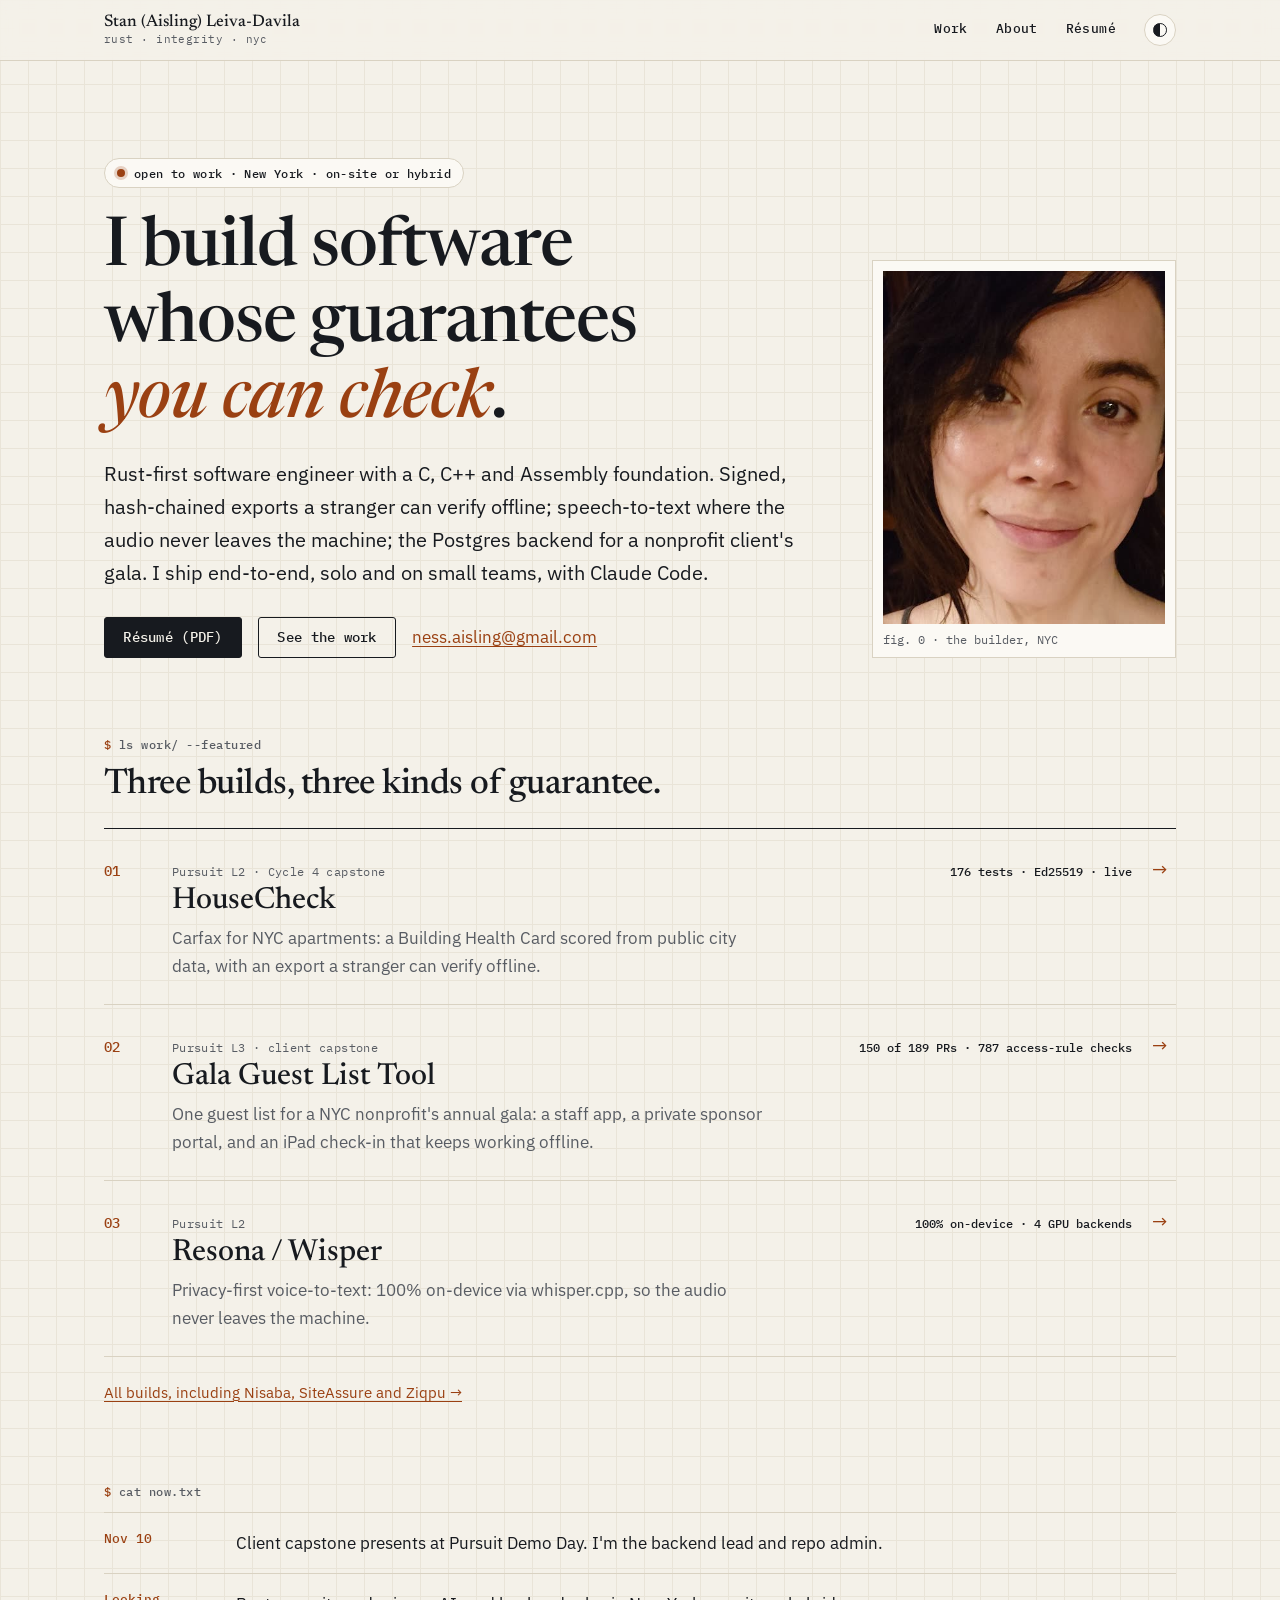
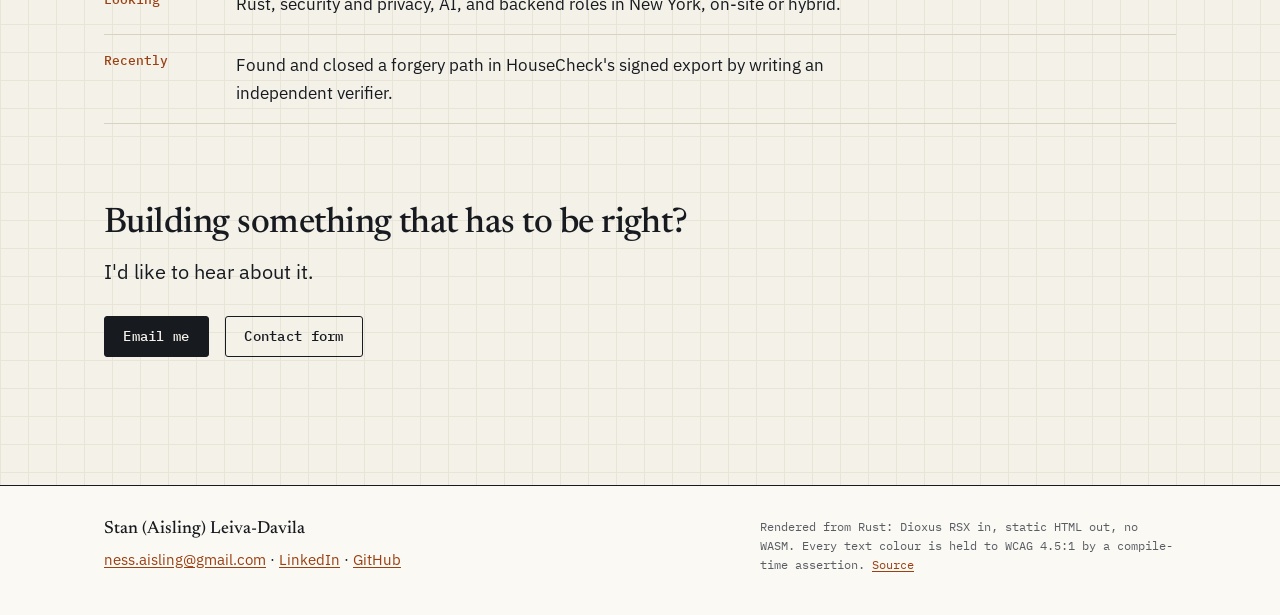
==== commit 177aede9: "HouseCheck case study: narrated walkthrough, and the test count as run today The silent search loop " ====
--- a/index.html
+++ b/index.html
@@ -30,7 +30,7 @@
 <section class="wrap hero"><div class="hero-text"><p class="status"><span class="dot" aria-hidden="true"></span>open to work · New York · on-site or hybrid</p><h1>I build software whose guarantees <em>you can check</em>.</h1><p class="deck">Rust-first software engineer with a C, C++ and Assembly foundation. Signed,
                      hash-chained exports a stranger can verify offline; speech-to-text where the audio
                      never leaves the machine; the Postgres backend for a nonprofit client&#39;s gala. I ship
-                     end-to-end, solo and on small teams, with Claude Code.</p><div class="actions"><a class="btn" href="assets/docs/resume/resume-letter.pdf">Résumé (PDF)</a><a class="btn ghost" href="work/">See the work</a><a class="text-link" href="mailto:ness.aisling@gmail.com">ness.aisling@gmail.com</a></div></div><figure class="portrait"><img src="assets/portrait-placeholder.jpg" alt="Portrait of Stan (Aisling) Leiva-Davila" width="440" height="550" fetchpriority="high"/><figcaption>fig. 0 · the builder, NYC</figcaption></figure></section><section class="wrap block"><p class="label"><span class="prompt" aria-hidden="true">$</span> ls work/ --featured</p><h2 class="block-h">Three builds, three kinds of guarantee.</h2><ol class="featured"><li class="frow"><a class="frow-link" href="work/housecheck/"><span class="frow-n">01</span><span class="frow-main"><span class="frow-kicker">Pursuit L2 · Cycle 4 capstone</span><span class="frow-name">HouseCheck</span><span class="frow-line">Carfax for NYC apartments: a Building Health Card scored from public city data, with an export a stranger can verify offline.</span></span><span class="frow-stat">149 tests · Ed25519 · live</span><span class="frow-go" aria-hidden="true">→</span></a></li><li class="frow"><a class="frow-link" href="work/gala-guest-list/"><span class="frow-n">02</span><span class="frow-main"><span class="frow-kicker">Pursuit L3 · client capstone</span><span class="frow-name">Gala Guest List Tool</span><span class="frow-line">One guest list for a NYC nonprofit&#39;s annual gala: a staff app, a private sponsor portal, and an iPad check-in that keeps working offline.</span></span><span class="frow-stat">150 of 189 PRs · 787 access-rule checks</span><span class="frow-go" aria-hidden="true">→</span></a></li><li class="frow"><a class="frow-link" href="work/resona/"><span class="frow-n">03</span><span class="frow-main"><span class="frow-kicker">Pursuit L2</span><span class="frow-name">Resona / Wisper</span><span class="frow-line">Privacy-first voice-to-text: 100% on-device via whisper.cpp, so the audio never leaves the machine.</span></span><span class="frow-stat">100% on-device · 4 GPU backends</span><span class="frow-go" aria-hidden="true">→</span></a></li></ol><p class="more"><a class="text-link" href="work/">All builds, including Nisaba, SiteAssure and Ziqpu →</a></p></section><section class="wrap block now"><p class="label"><span class="prompt" aria-hidden="true">$</span> cat now.txt</p><dl class="now-list"><div><dt>Nov 10</dt><dd>Client capstone presents at Pursuit Demo Day. I&#39;m the backend lead and repo admin.</dd></div><div><dt>Looking</dt><dd>Rust, security and privacy, AI, and backend roles in New York, on-site or hybrid.</dd></div><div><dt>Recently</dt><dd>Found and closed a forgery path in HouseCheck&#39;s signed export by writing an independent verifier.</dd></div></dl></section><section class="wrap block cta"><h2 class="block-h">Building something that has to be right?</h2><p class="deck">I&#39;d like to hear about it.</p><div class="actions"><a class="btn" href="mailto:ness.aisling@gmail.com">Email me</a><a class="btn ghost" href="about/#contact">Contact form</a></div></section>
+                     end-to-end, solo and on small teams, with Claude Code.</p><div class="actions"><a class="btn" href="assets/docs/resume/resume-letter.pdf">Résumé (PDF)</a><a class="btn ghost" href="work/">See the work</a><a class="text-link" href="mailto:ness.aisling@gmail.com">ness.aisling@gmail.com</a></div></div><figure class="portrait"><img src="assets/portrait-placeholder.jpg" alt="Portrait of Stan (Aisling) Leiva-Davila" width="440" height="550" fetchpriority="high"/><figcaption>fig. 0 · the builder, NYC</figcaption></figure></section><section class="wrap block"><p class="label"><span class="prompt" aria-hidden="true">$</span> ls work/ --featured</p><h2 class="block-h">Three builds, three kinds of guarantee.</h2><ol class="featured"><li class="frow"><a class="frow-link" href="work/housecheck/"><span class="frow-n">01</span><span class="frow-main"><span class="frow-kicker">Pursuit L2 · Cycle 4 capstone</span><span class="frow-name">HouseCheck</span><span class="frow-line">Carfax for NYC apartments: a Building Health Card scored from public city data, with an export a stranger can verify offline.</span></span><span class="frow-stat">176 tests · Ed25519 · live</span><span class="frow-go" aria-hidden="true">→</span></a></li><li class="frow"><a class="frow-link" href="work/gala-guest-list/"><span class="frow-n">02</span><span class="frow-main"><span class="frow-kicker">Pursuit L3 · client capstone</span><span class="frow-name">Gala Guest List Tool</span><span class="frow-line">One guest list for a NYC nonprofit&#39;s annual gala: a staff app, a private sponsor portal, and an iPad check-in that keeps working offline.</span></span><span class="frow-stat">150 of 189 PRs · 787 access-rule checks</span><span class="frow-go" aria-hidden="true">→</span></a></li><li class="frow"><a class="frow-link" href="work/resona/"><span class="frow-n">03</span><span class="frow-main"><span class="frow-kicker">Pursuit L2</span><span class="frow-name">Resona / Wisper</span><span class="frow-line">Privacy-first voice-to-text: 100% on-device via whisper.cpp, so the audio never leaves the machine.</span></span><span class="frow-stat">100% on-device · 4 GPU backends</span><span class="frow-go" aria-hidden="true">→</span></a></li></ol><p class="more"><a class="text-link" href="work/">All builds, including Nisaba, SiteAssure and Ziqpu →</a></p></section><section class="wrap block now"><p class="label"><span class="prompt" aria-hidden="true">$</span> cat now.txt</p><dl class="now-list"><div><dt>Nov 10</dt><dd>Client capstone presents at Pursuit Demo Day. I&#39;m the backend lead and repo admin.</dd></div><div><dt>Looking</dt><dd>Rust, security and privacy, AI, and backend roles in New York, on-site or hybrid.</dd></div><div><dt>Recently</dt><dd>Found and closed a forgery path in HouseCheck&#39;s signed export by writing an independent verifier.</dd></div></dl></section><section class="wrap block cta"><h2 class="block-h">Building something that has to be right?</h2><p class="deck">I&#39;d like to hear about it.</p><div class="actions"><a class="btn" href="mailto:ness.aisling@gmail.com">Email me</a><a class="btn ghost" href="about/#contact">Contact form</a></div></section>
 </main>
 <footer class="foot"><div class="wrap foot-in"><div><p class="foot-name">Stan (Aisling) Leiva-Davila</p><p><a href="mailto:ness.aisling@gmail.com">ness.aisling@gmail.com</a> · <a href="https://www.linkedin.com/in/stan-leiva-davila/">LinkedIn</a> · <a href="https://github.com/nessaisling-lab">GitHub</a></p></div><p class="colophon">Rendered from Rust: Dioxus RSX in, static HTML out, no WASM. Every text colour is
                      held to WCAG 4.5:1 by a compile-time assertion. <a href="https://github.com/nessaisling-lab/aisling-builder-portfolio/tree/main/site">Source</a></p></div></footer>
--- a/assets/site.css
+++ b/assets/site.css
@@ -179,6 +179,9 @@
 .media{margin-bottom:2.5rem}
 .media video{background:var(--sheet);border:1px solid var(--rule);padding:.5rem}
 .media.tall video{max-height:34rem;width:auto}
+.gallery{display:grid;grid-template-columns:repeat(2,minmax(0,1fr));gap:1.25rem;margin-bottom:2.5rem}
+.gallery img{background:var(--sheet);border:1px solid var(--rule);padding:.35rem}
+@media (max-width:40rem){.gallery{grid-template-columns:minmax(0,1fr)}}
 .cs{padding:2rem 0;border-top:1px solid var(--rule)}
 .cs:first-of-type{border-top:0;padding-top:0}
 .cs h2{font-size:1.6rem;display:flex;align-items:baseline;gap:.8rem;margin-bottom:.8rem}
@@ -230,6 +233,27 @@
 .form-status.err{color:var(--accent)}
 
 /* ── résumé ──────────────────────────────────────────────── */
+.cv{background:var(--sheet);border:1px solid var(--rule);padding:clamp(1.25rem,4vw,2.5rem);max-width:56rem}
+.cv-summary{font:400 1.12rem/1.6 var(--serif);padding-bottom:1.25rem;border-bottom:1px solid var(--rule)}
+.cv h2{font:500 .74rem/1 var(--mono);letter-spacing:.08em;text-transform:uppercase;color:var(--accent);margin:2rem 0 .25rem}
+.cv-entry{padding:.9rem 0;border-bottom:1px solid var(--rule)}
+.cv-entry.compact{padding:.6rem 0}
+.cv-row{display:flex;justify-content:space-between;align-items:baseline;gap:1rem}
+.cv-row h3{font-size:1.12rem}
+.cv-row h3 .quiet{font:400 .95rem/1 var(--sans)}
+.cv-row a{color:var(--accent);text-underline-offset:.15em}
+.cv-when{font:400 .76rem/1.4 var(--mono);color:var(--quiet);white-space:nowrap}
+.cv-desc{font-size:.95rem;margin-top:.3rem;font-style:italic}
+.cv-desc .quiet{font-style:normal}
+.cv ul{list-style:none;margin-top:.4rem}
+.cv li{position:relative;padding-left:1.2rem;margin-top:.35rem;font-size:.95rem}
+.cv li::before{content:"›";position:absolute;left:.15rem;color:var(--accent);font-family:var(--mono)}
+.cv-skills div{display:grid;grid-template-columns:12rem minmax(0,1fr);gap:1rem;padding:.6rem 0;border-bottom:1px solid var(--rule);font-size:.95rem}
+.cv-skills dt{font-weight:600}
+@media (max-width:52rem){
+  .cv-row{flex-direction:column;gap:.15rem}
+  .cv-skills div{grid-template-columns:1fr;gap:.2rem}
+}
 .docs{list-style:none;border-top:1px solid var(--ink)}
 .docs li{display:grid;grid-template-columns:minmax(0,1fr) auto;gap:1rem;align-items:center;padding:1rem 0;border-bottom:1px solid var(--rule)}
 .doc-name{font:500 1.15rem/1.3 var(--serif)}
